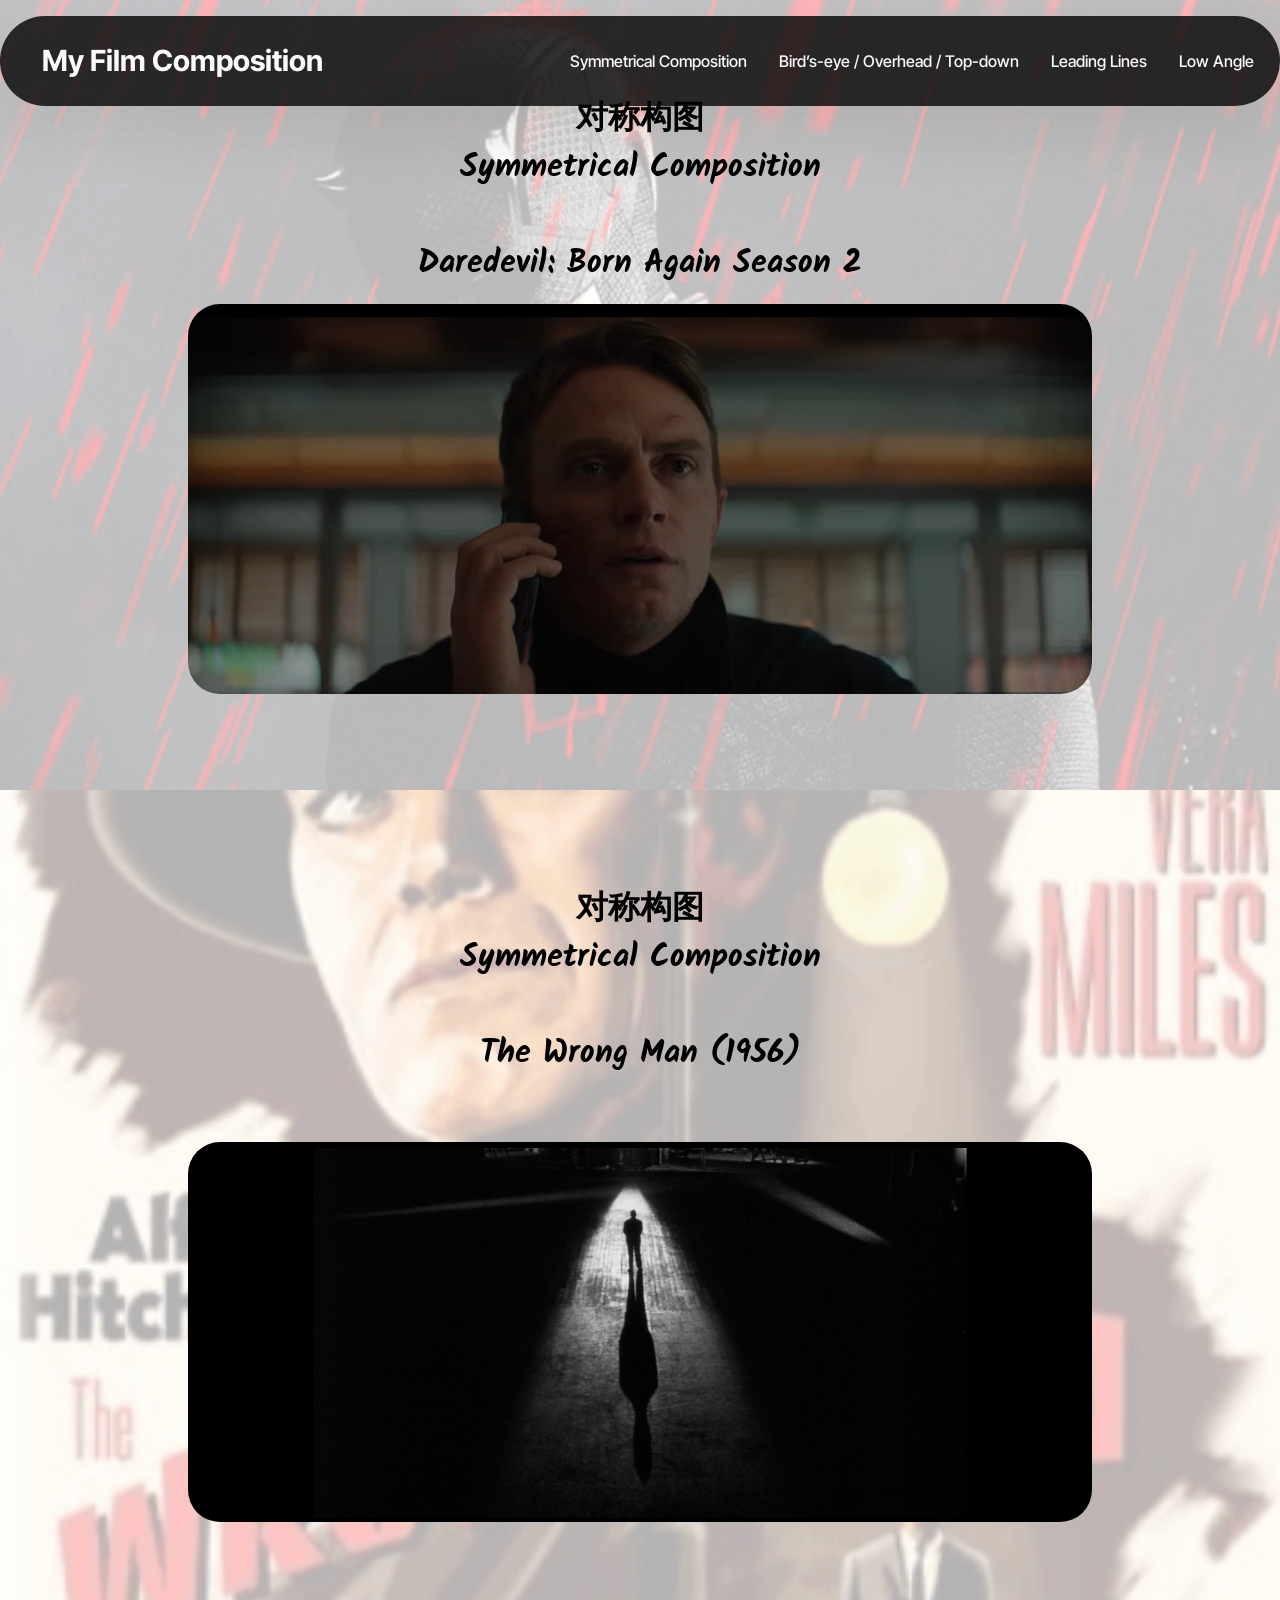
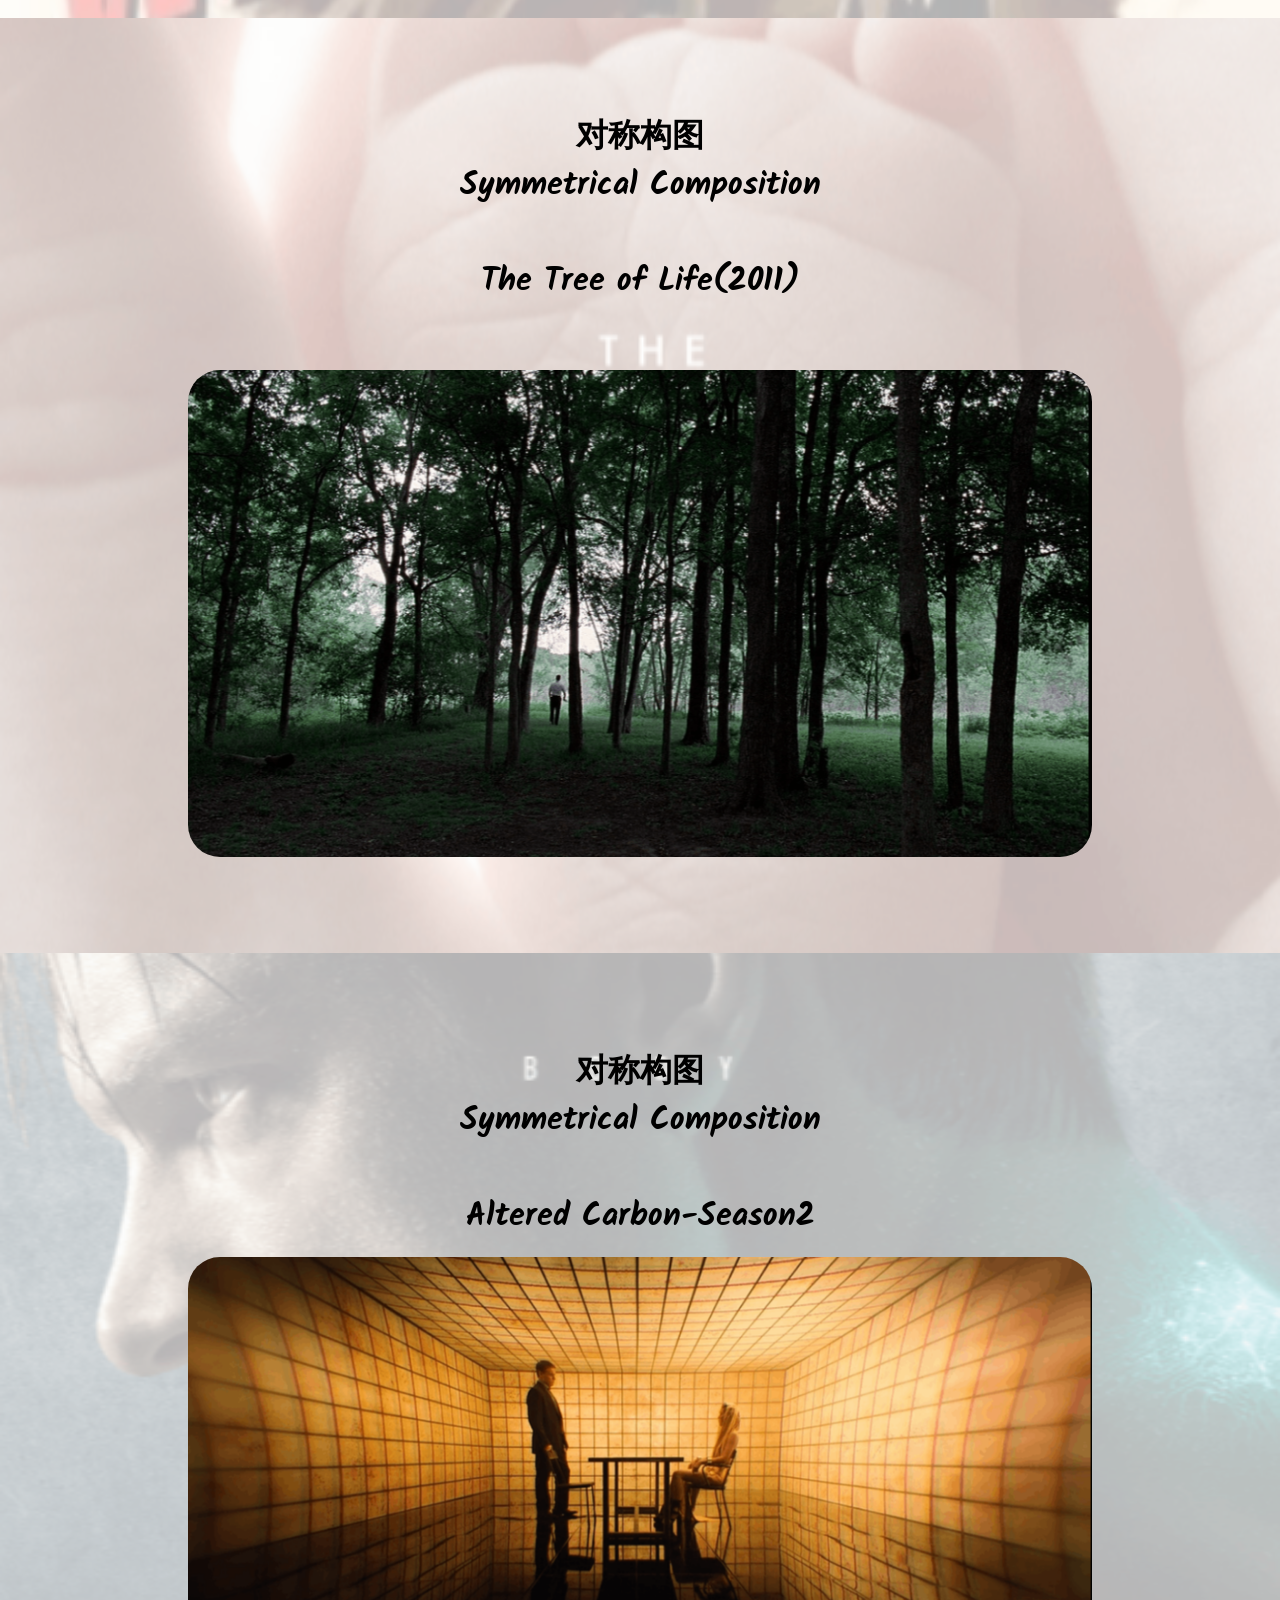
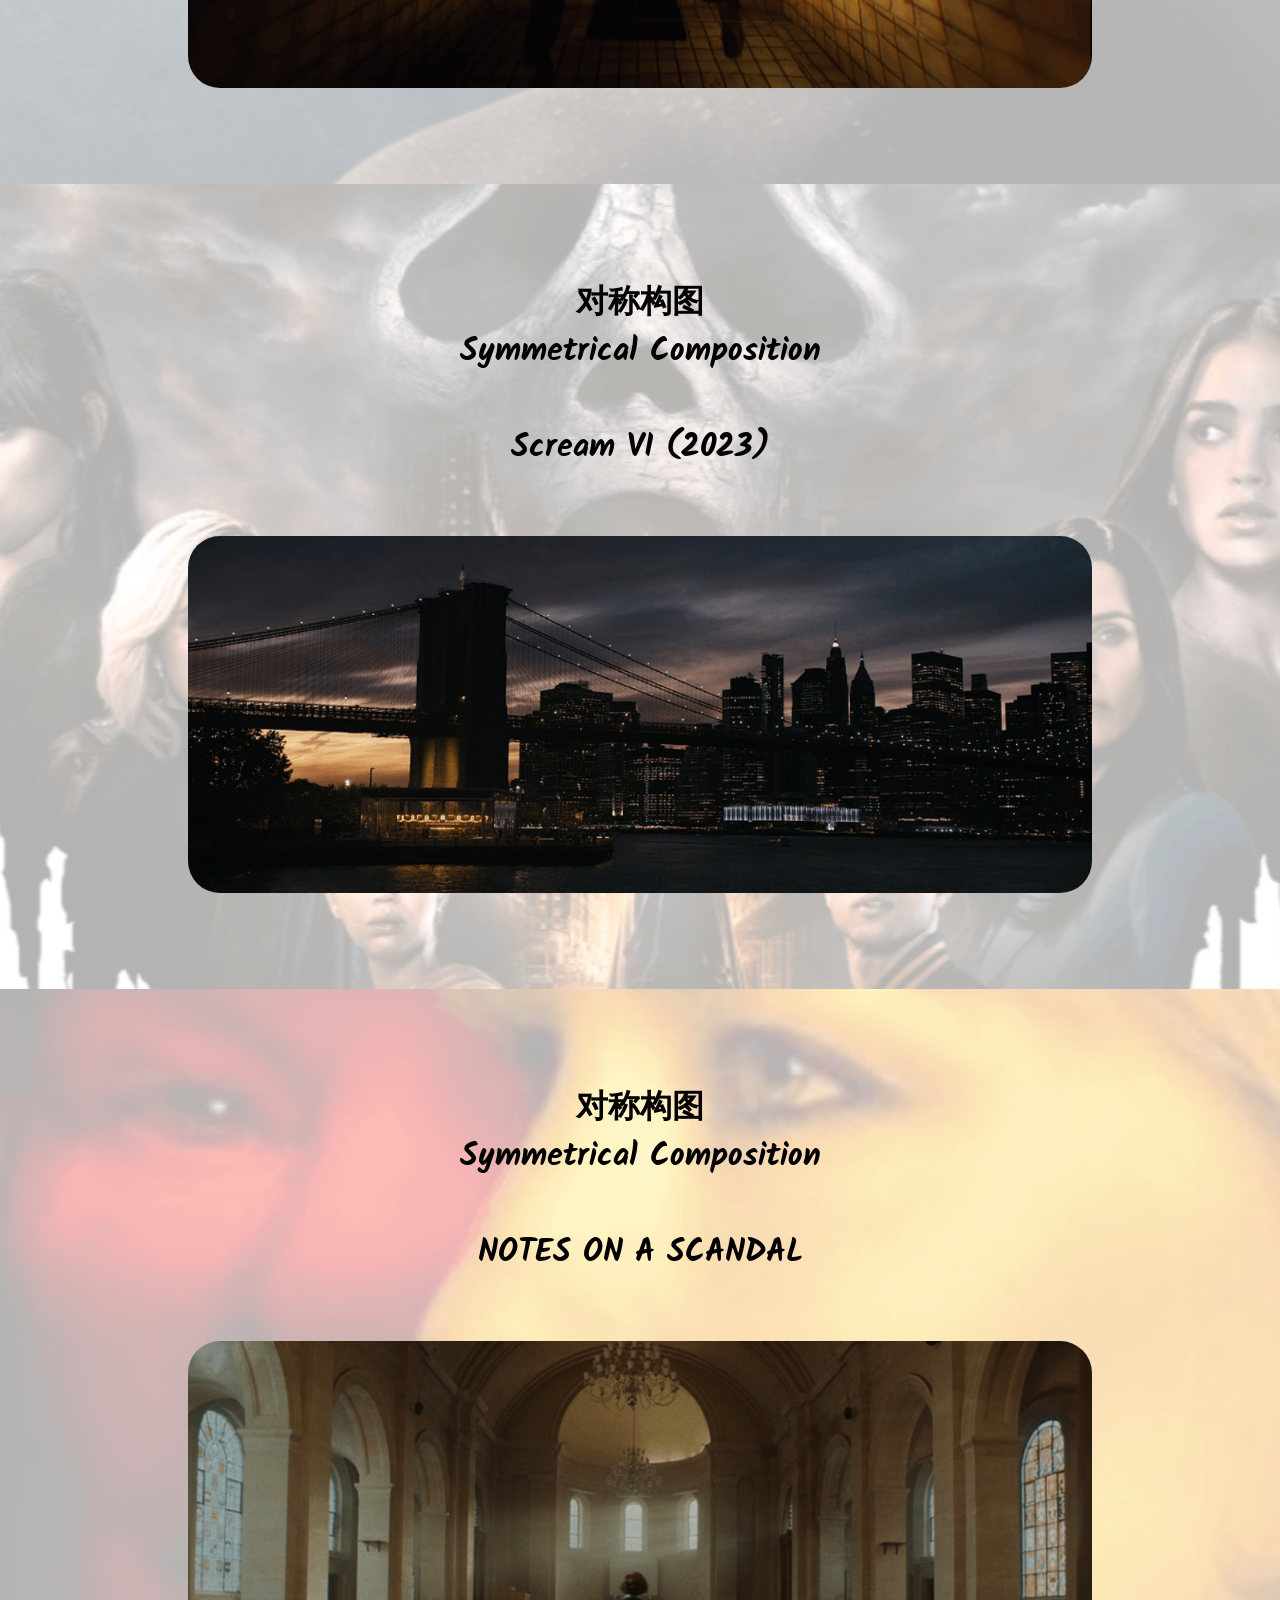
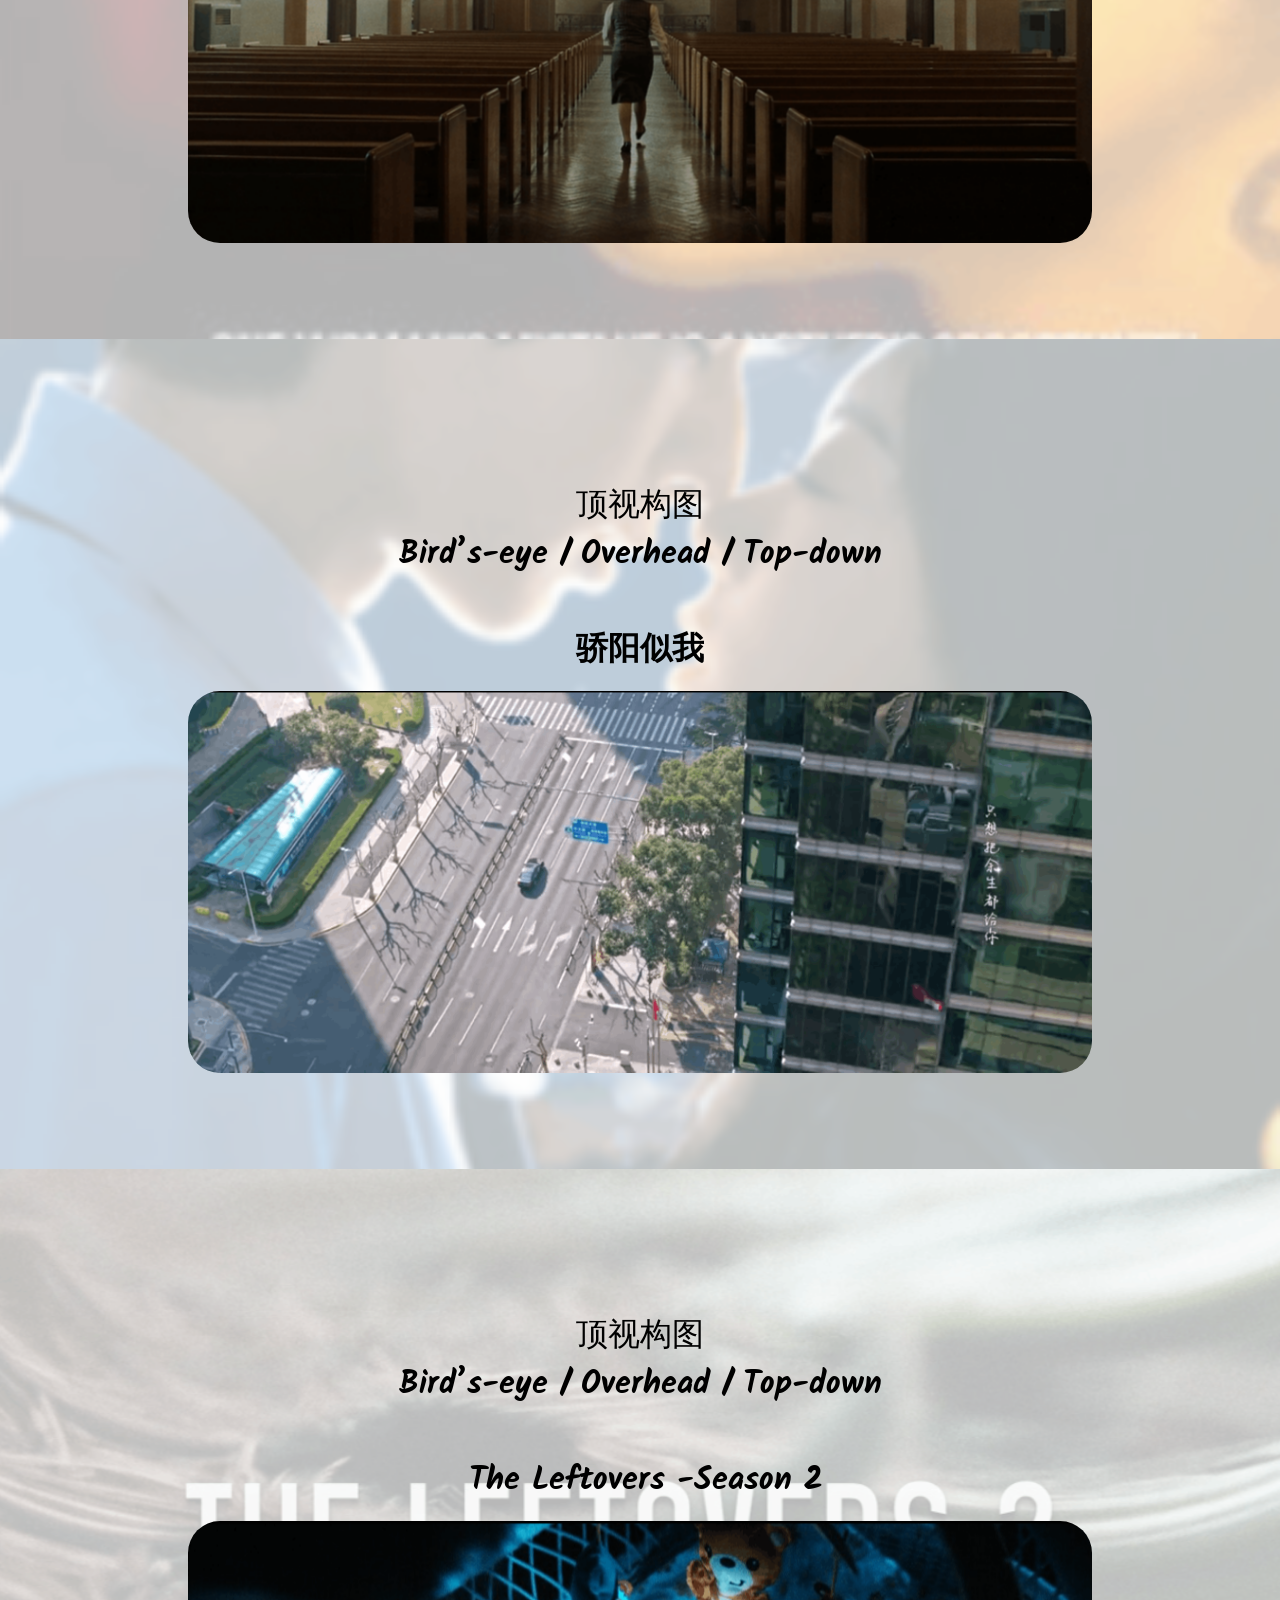
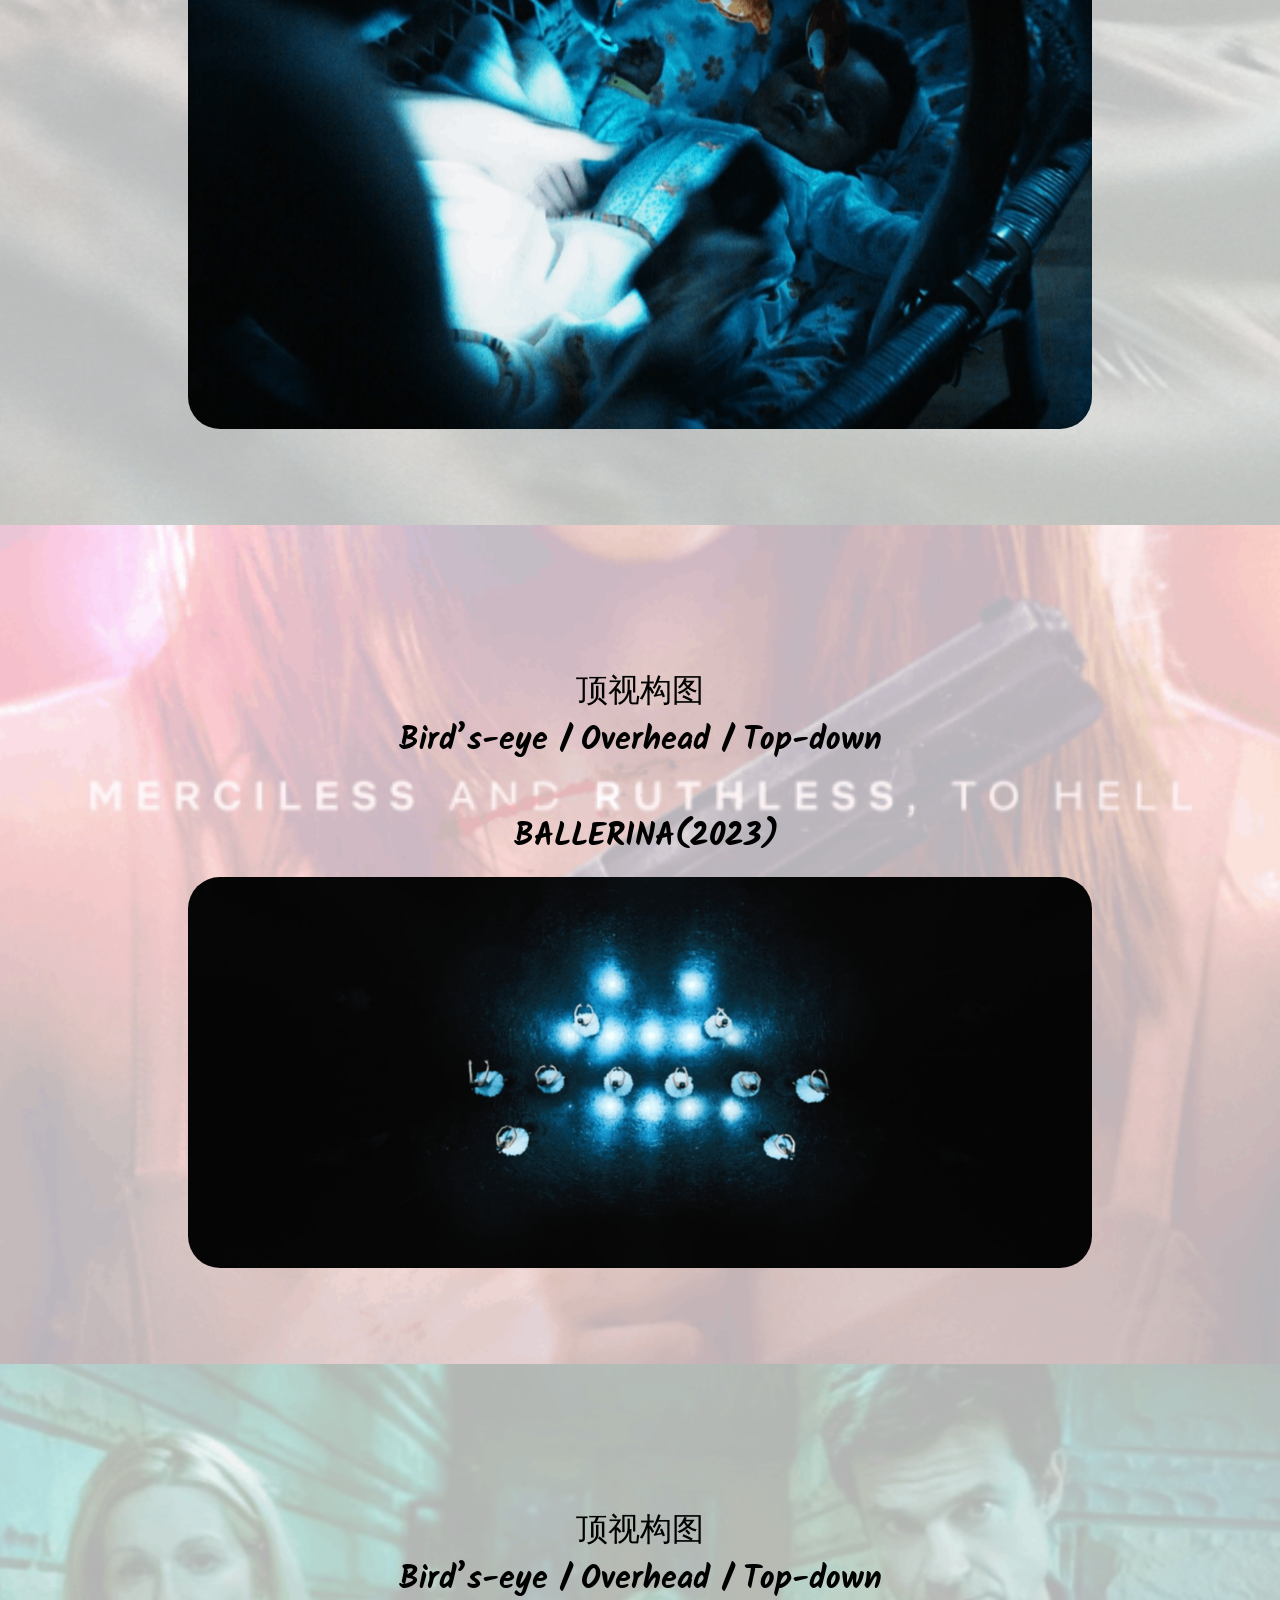
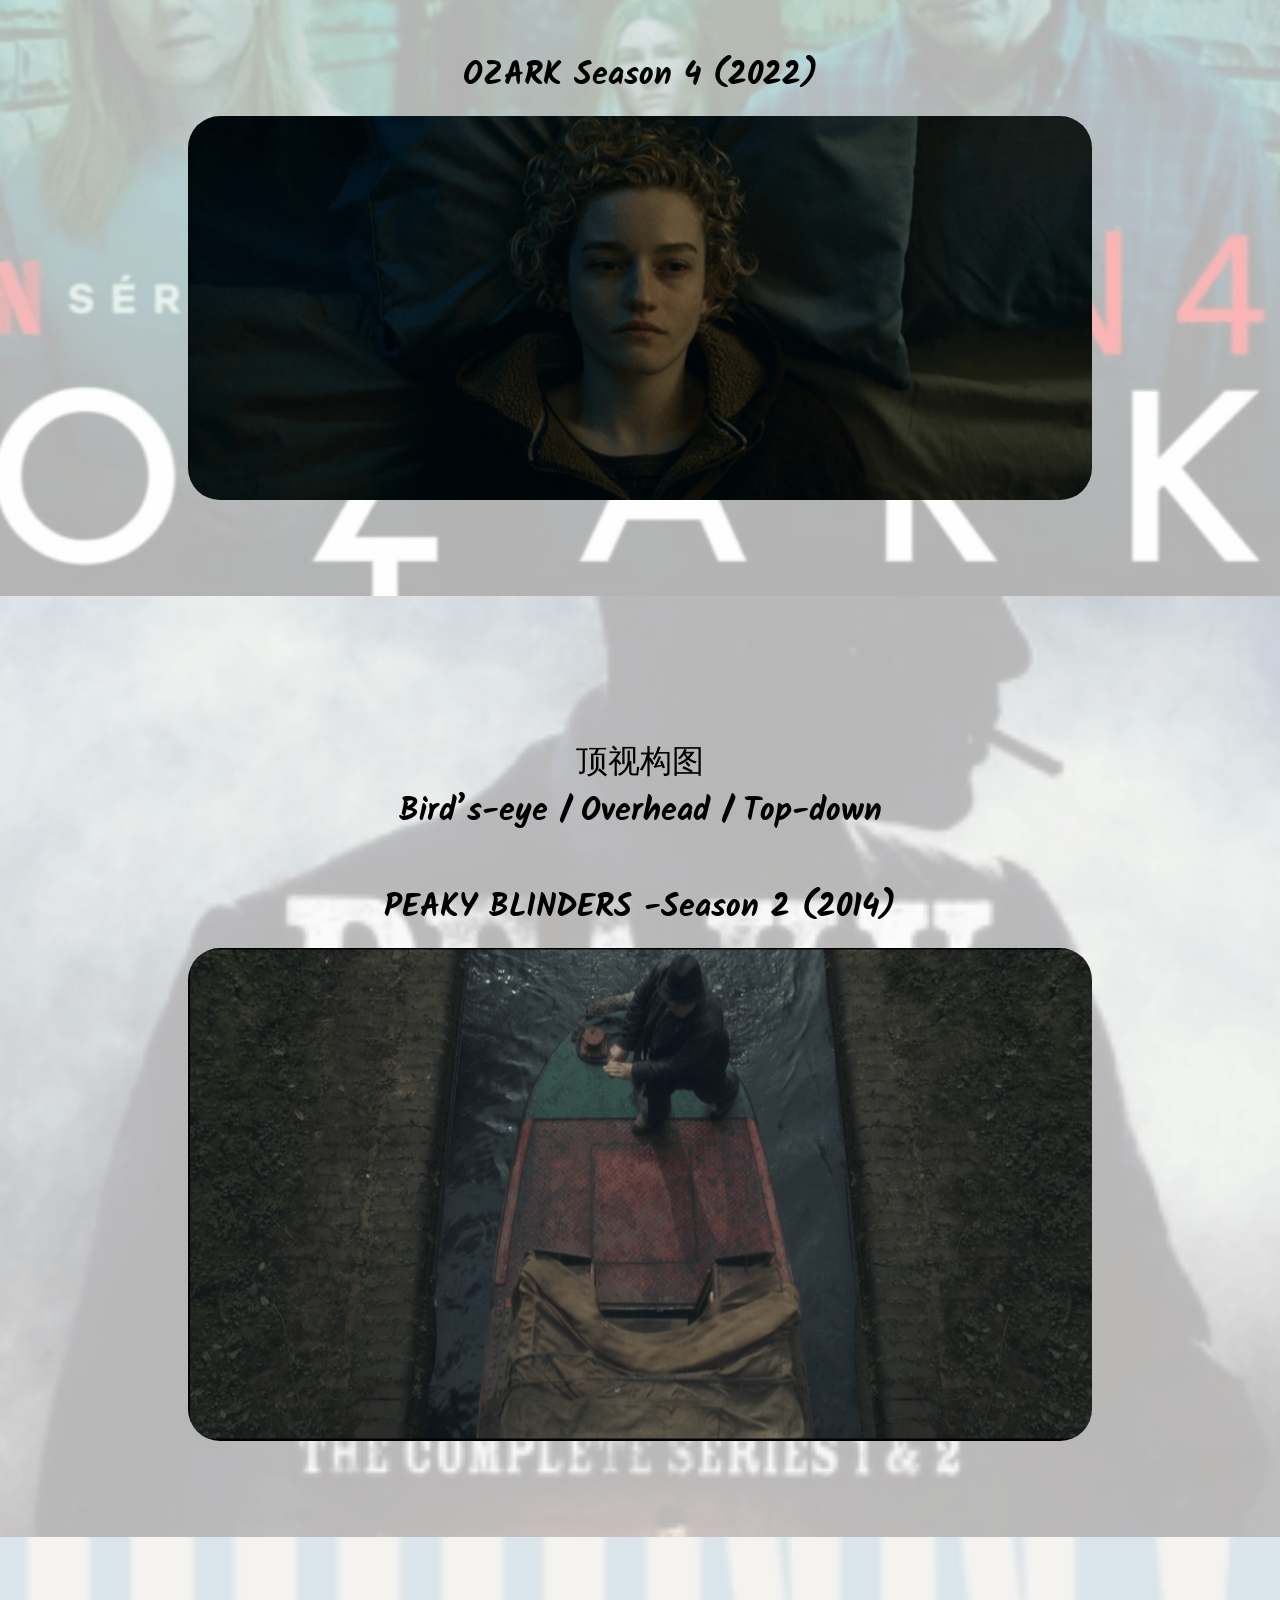
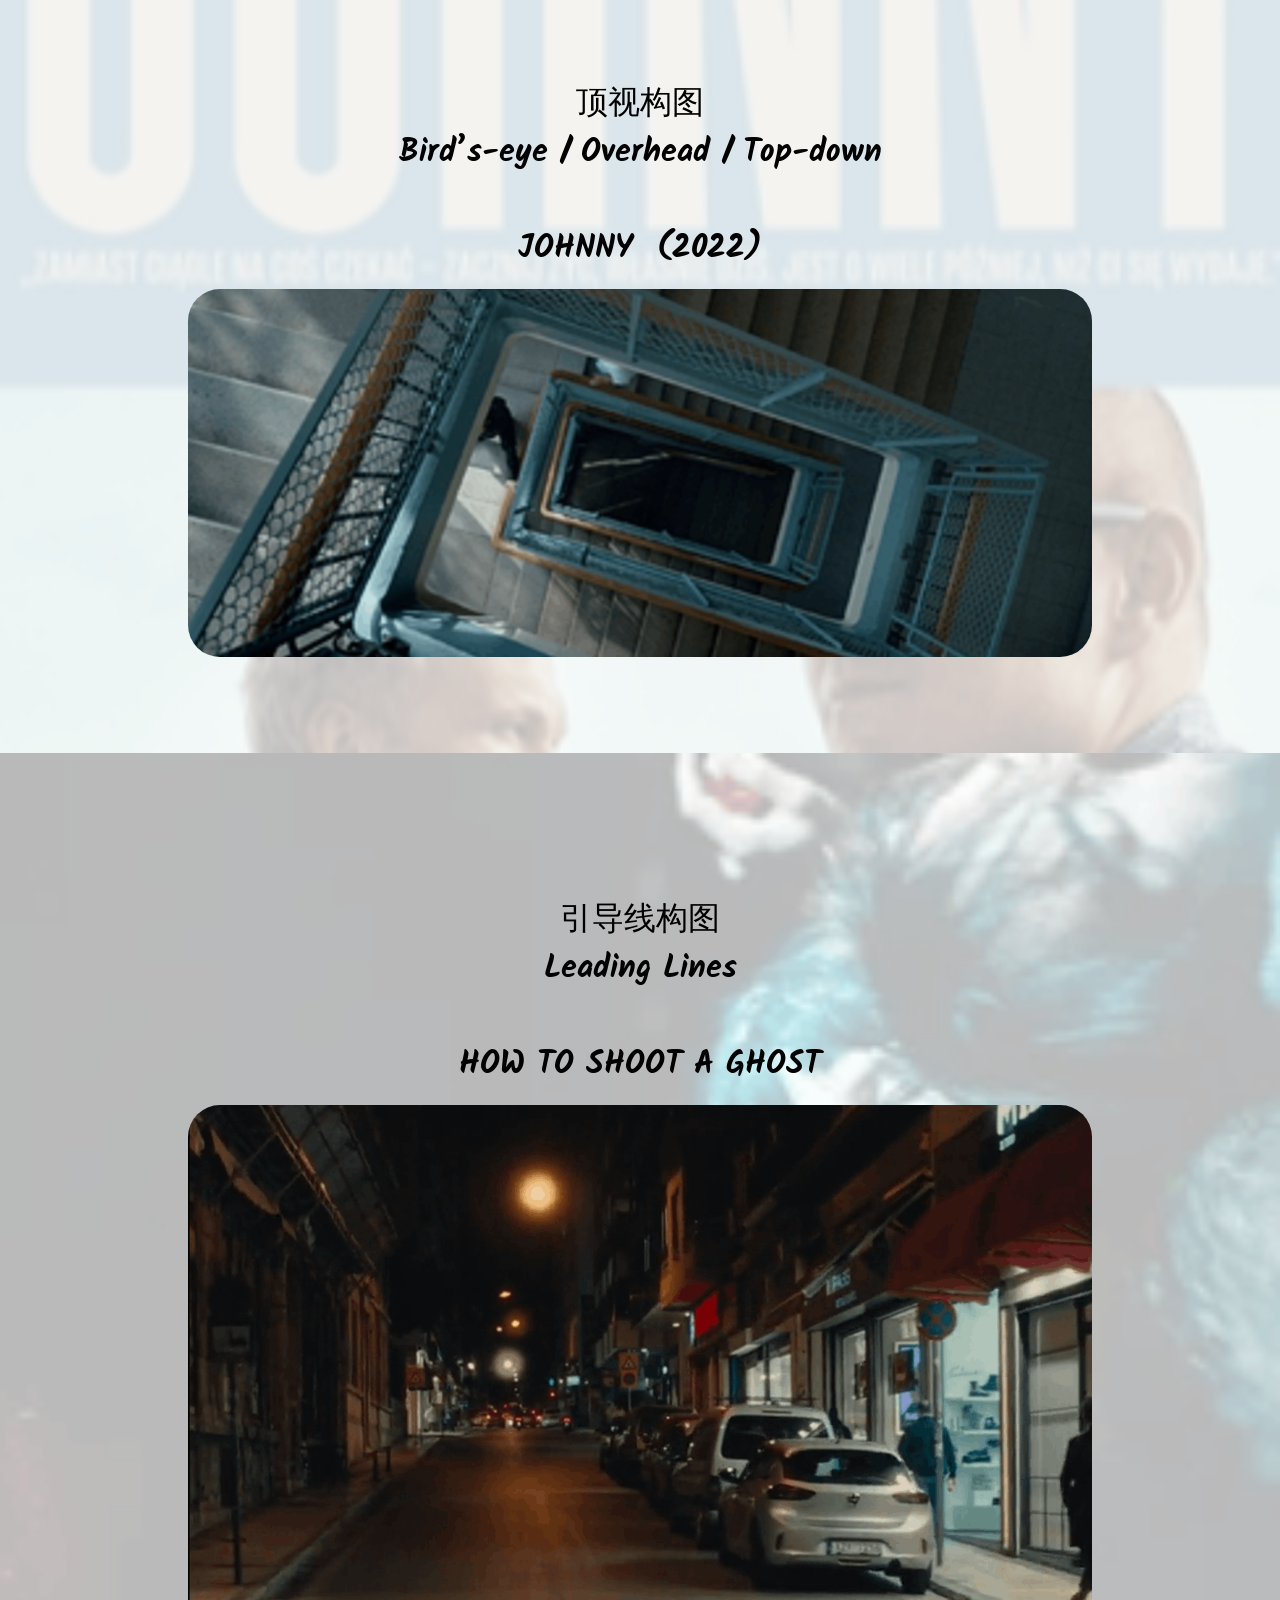
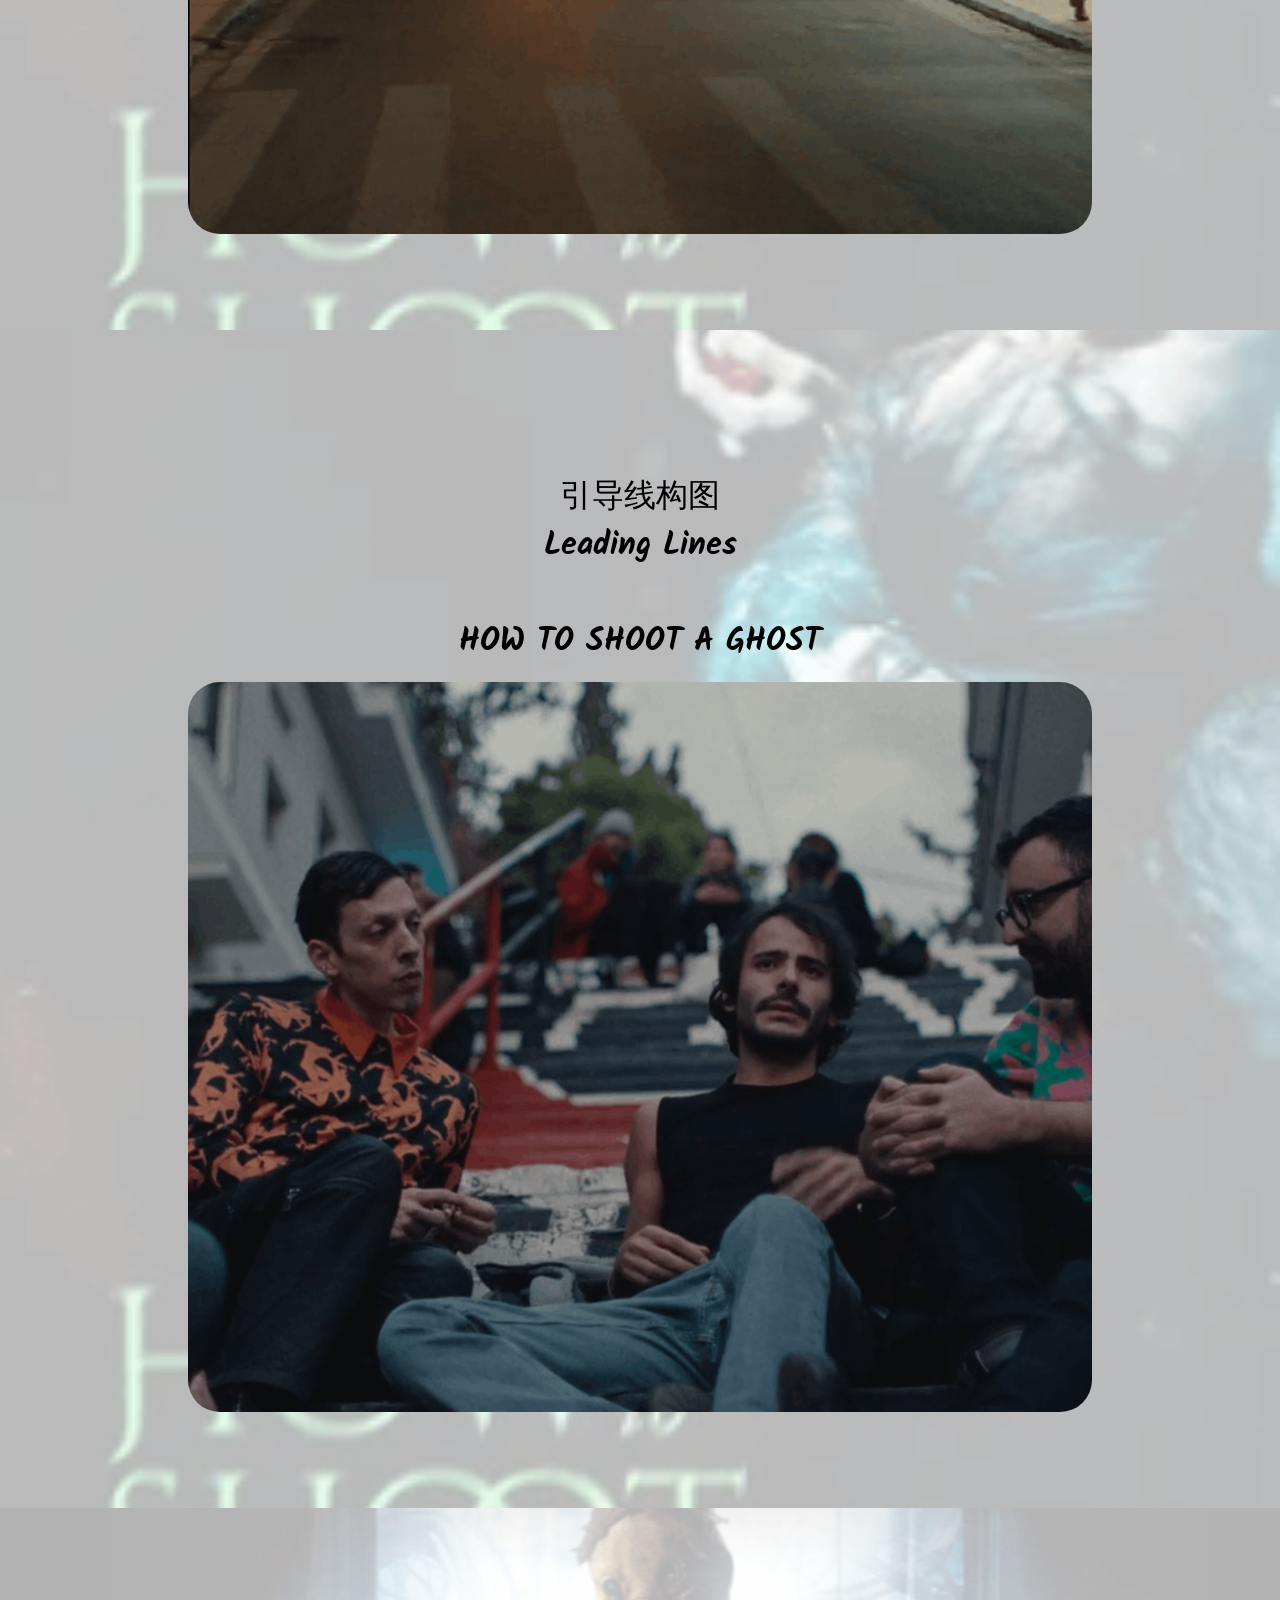
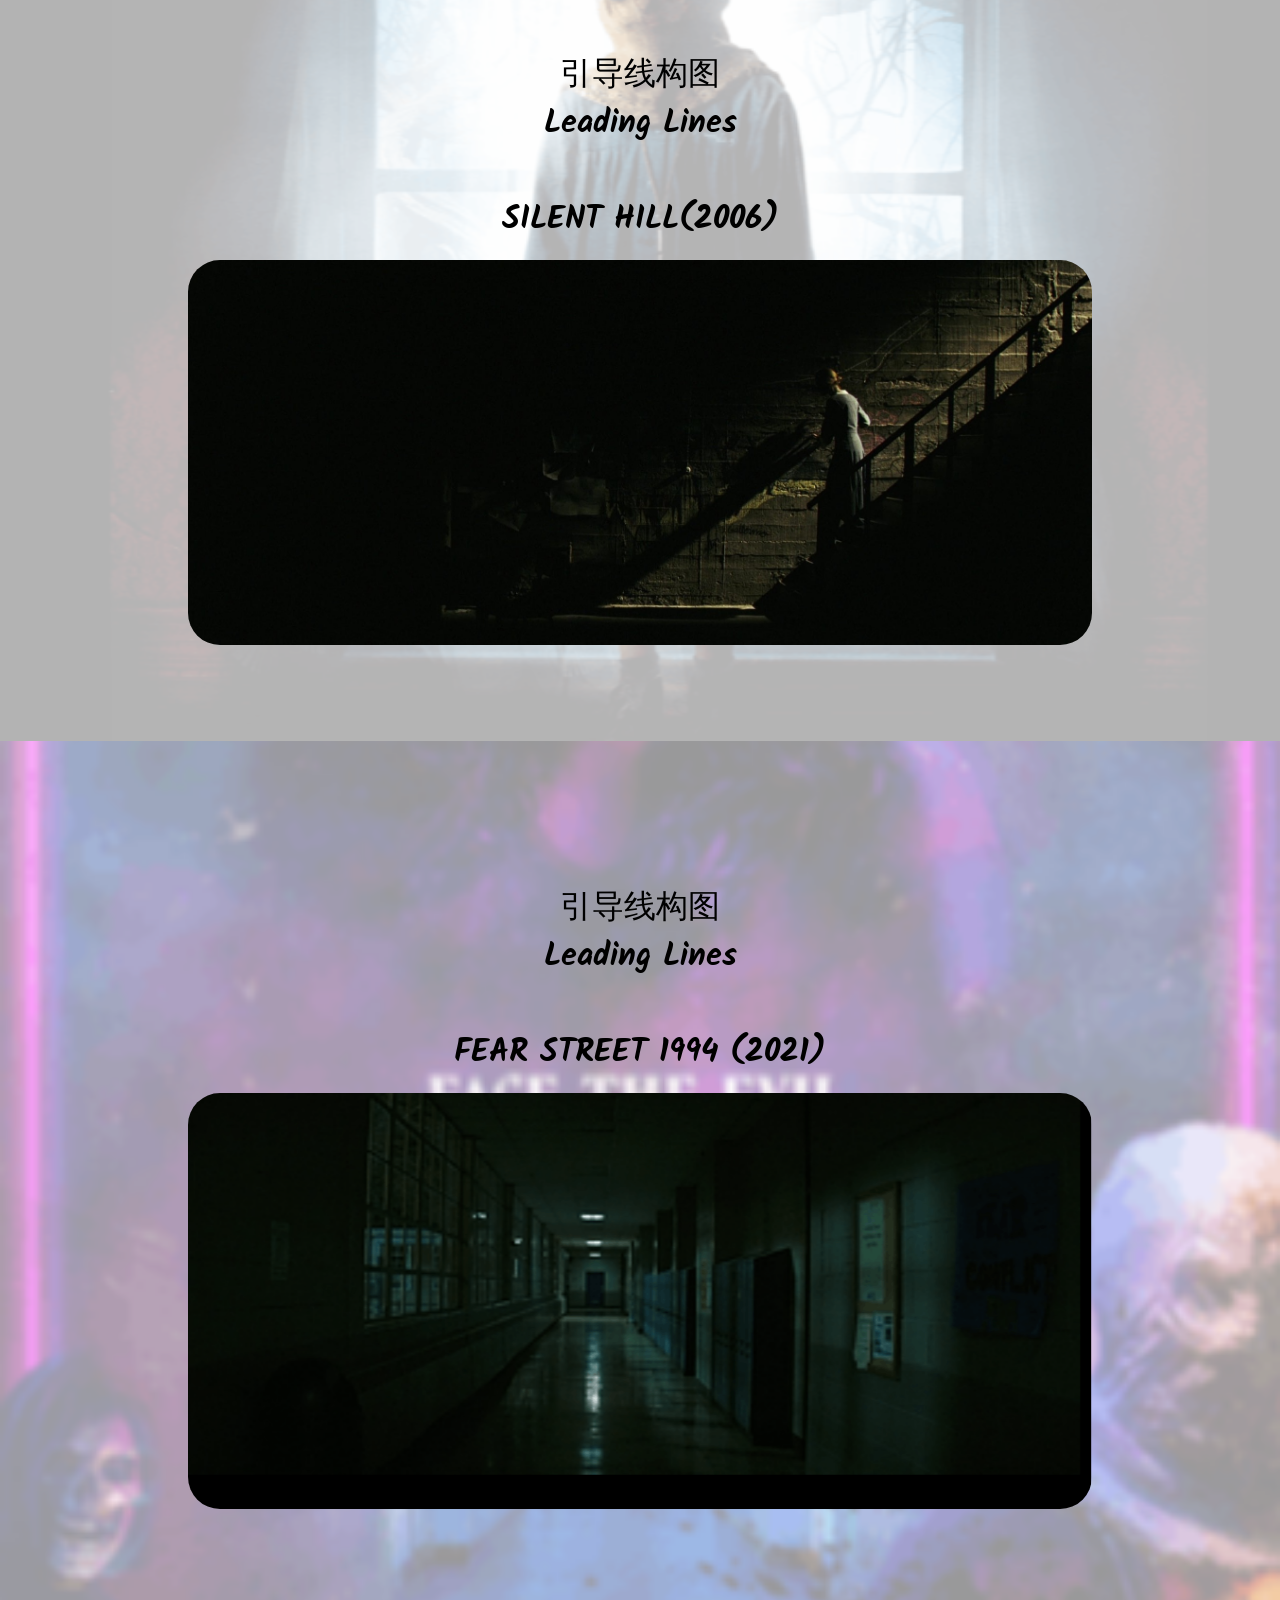
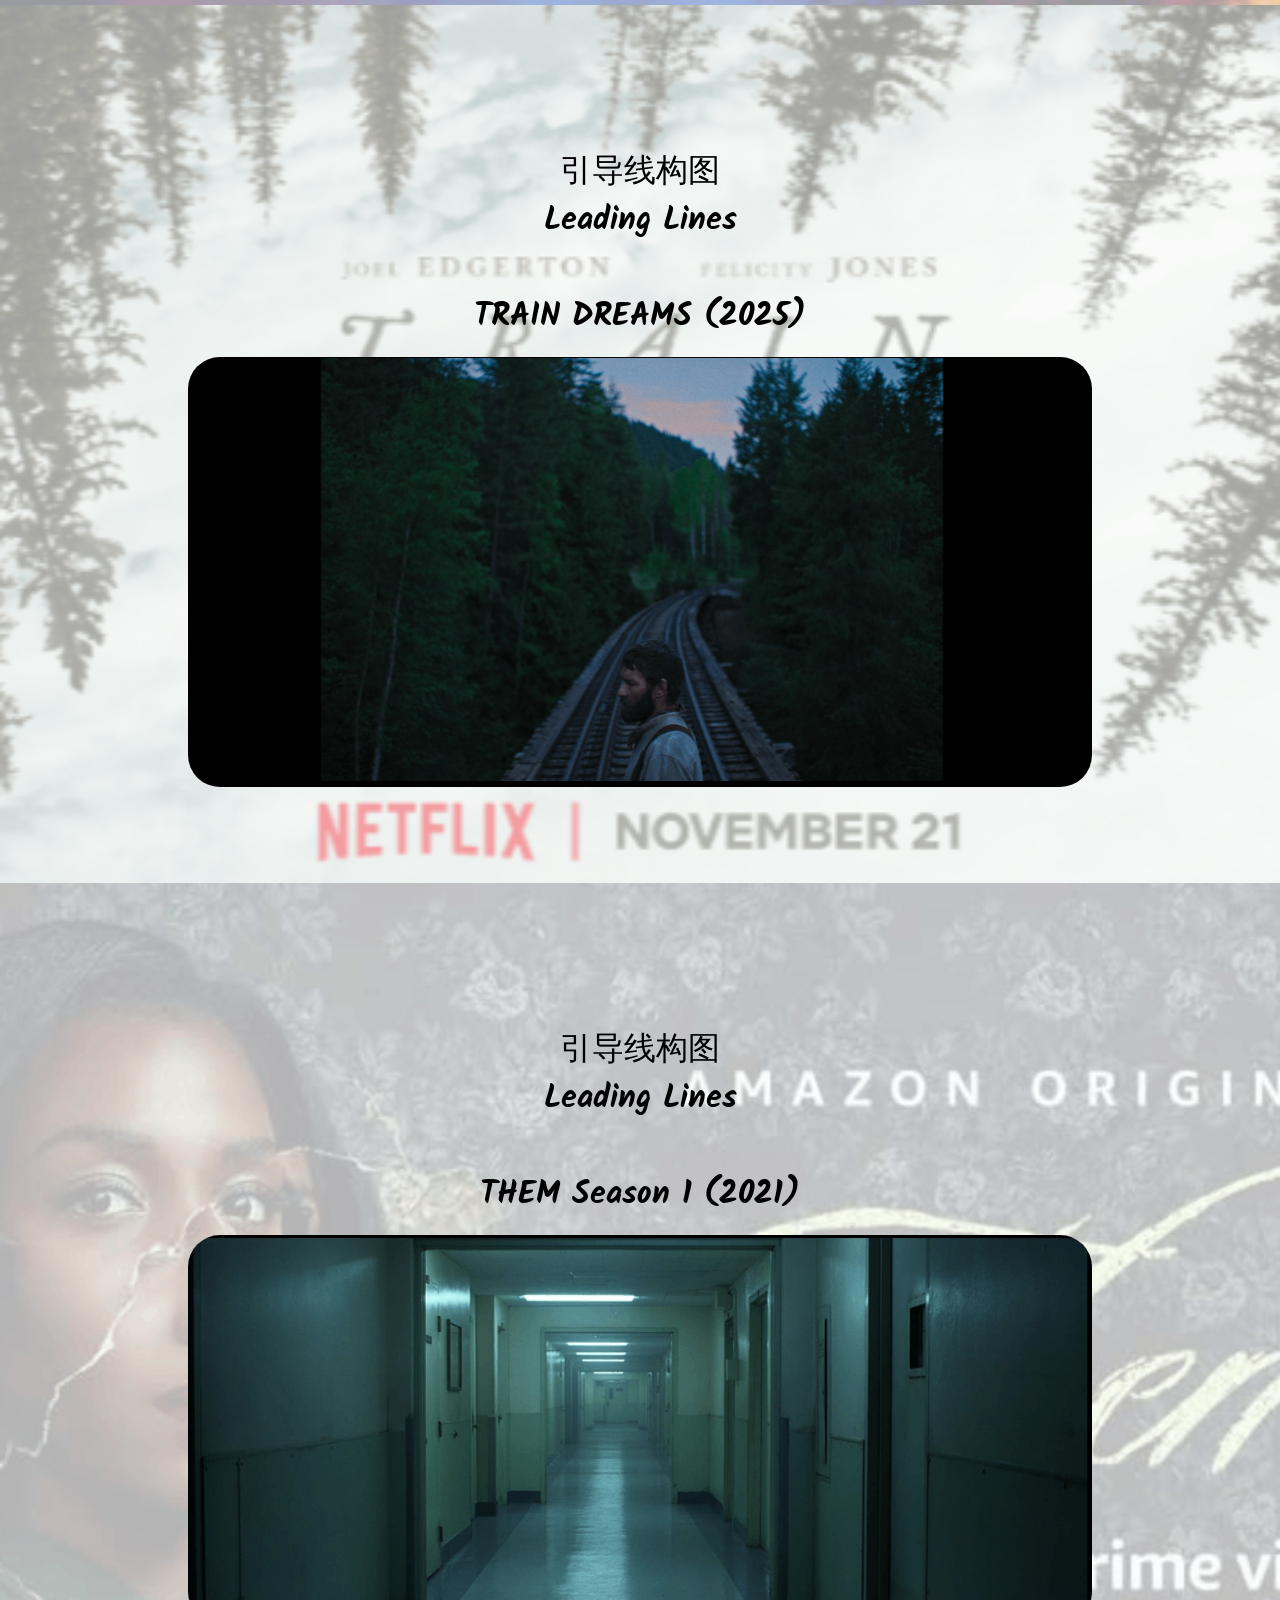
==== inde.html @ 40e2714f "create github pages" ====
<!DOCTYPE html>
<html  >
<head>
  <!-- Site made with Mobirise Website Builder v6.1.12, https://mobirise.com -->
  <meta charset="UTF-8">
  <meta http-equiv="X-UA-Compatible" content="IE=edge">
  <meta name="generator" content="Mobirise v6.1.12, mobirise.com">
  <meta name="viewport" content="width=device-width, initial-scale=1, minimum-scale=1">
  <link rel="shortcut icon" href="assets/images/logo5.png" type="image/x-icon">
  <meta name="description" content="">
  
  
  <title>My Film Composition</title>
  <link rel="stylesheet" href="assets/web/assets/mobirise-icons2/mobirise2.css">
  <link rel="stylesheet" href="assets/bootstrap/css/bootstrap.min.css">
  <link rel="stylesheet" href="assets/animatecss/animate.css">
  <link rel="stylesheet" href="assets/dropdown/css/style.css">
  <link rel="stylesheet" href="assets/theme/css/style.css">
  <link rel="preload" href="https://fonts.googleapis.com/css?family=Inter+Tight:100,200,300,400,500,600,700,800,900,100i,200i,300i,400i,500i,600i,700i,800i,900i&display=swap" as="style" onload="this.onload=null;this.rel='stylesheet'">
  <noscript><link rel="stylesheet" href="https://fonts.googleapis.com/css?family=Inter+Tight:100,200,300,400,500,600,700,800,900,100i,200i,300i,400i,500i,600i,700i,800i,900i&display=swap"></noscript>
  <link rel="preload" href="https://fonts.googleapis.com/css?family=Fjalla+One:400&display=swap" as="style" onload="this.onload=null;this.rel='stylesheet'">
  <noscript><link rel="stylesheet" href="https://fonts.googleapis.com/css?family=Fjalla+One:400&display=swap"></noscript>
  <link rel="preload" href="https://fonts.googleapis.com/css?family=Kalam:300,400,700&display=swap" as="style" onload="this.onload=null;this.rel='stylesheet'">
  <noscript><link rel="stylesheet" href="https://fonts.googleapis.com/css?family=Kalam:300,400,700&display=swap"></noscript>
  <link rel="preload" as="style" href="assets/mobirise/css/mbr-additional.css?v=pw2WMZ"><link rel="stylesheet" href="assets/mobirise/css/mbr-additional.css?v=pw2WMZ" type="text/css">

  
  
  
</head>
<body>
  
  <section data-bs-version="5.1" class="menu menu1 cid-vgb3TFsFdI" once="menu" id="menu01-2v">
	

	<nav class="navbar navbar-dropdown navbar-fixed-top navbar-expand-lg">
		<div class="container">
			<div class="navbar-brand">
				
				<span class="navbar-caption-wrap"><a class="navbar-caption text-white display-5" href="https://mobiri.se">My Film Composition&nbsp;</a></span>
			</div>
			<button class="navbar-toggler" type="button" data-toggle="collapse" data-bs-toggle="collapse" data-target="#navbarSupportedContent" data-bs-target="#navbarSupportedContent" aria-controls="navbarNavAltMarkup" aria-expanded="false" aria-label="Toggle navigation">
				<div class="hamburger">
					<span></span>
					<span></span>
					<span></span>
					<span></span>
				</div>
			</button>
			<div class="collapse navbar-collapse" id="navbarSupportedContent">
				<ul class="navbar-nav nav-dropdown nav-right" data-app-modern-menu="true"><li class="nav-item">
						<a class="nav-link link text-white text-primary display-4" href="inde.html#image03-2z">Symmetrical Composition</a>
					</li>
					<li class="nav-item">
						<a class="nav-link link text-white text-primary display-4" href="inde.html#image03-33" aria-expanded="false">Bird’s-eye / Overhead / Top-down</a>
					</li>
					<li class="nav-item">
						<a class="nav-link link text-white text-primary display-4" href="inde.html#image03-37">Leading Lines</a>
					</li><li class="nav-item"><a class="nav-link link text-white text-primary display-4" href="inde.html#image03-39">Low Angle</a></li></ul>
				
				
			</div>
		</div>
	</nav>
</section>

<section data-bs-version="5.1" class="image3 cid-vgbkb1TH79" id="image03-2z">
  

  
  <div class="mbr-overlay" style="opacity: 0.7; background-color: rgb(255, 255, 255);"></div>

  <div class="container">
    <div class="row justify-content-center">
      <div class="col-12 col-lg-9">
        <h4 class="mbr-description mbr-fonts-style mb-3 align-center new-font-1"><strong>对称构图</strong><br><strong>Symmetrical Composition</strong><br><br><strong>Daredevil: Born Again Season 2</strong><strong><br></strong></h4>
        
        <div class="image-wrapper">
          <img class="w-100" src="assets/images/symmetrical-1600x690.jpg" alt="Mobirise Website Builder">
        </div>
      </div>
    </div>
  </div>
</section>

<section data-bs-version="5.1" class="image3 cid-vgbrXvabhN" id="image03-3f">
  

  
  <div class="mbr-overlay" style="opacity: 0.7; background-color: rgb(255, 255, 255);"></div>

  <div class="container">
    <div class="row justify-content-center">
      <div class="col-12 col-lg-9">
        <h4 class="mbr-description mbr-fonts-style mb-3 align-center new-font-1"><strong>对称构图</strong><br><strong>Symmetrical Composition</strong><br><br><strong>The Wrong Man (1956)</strong><strong><br></strong><strong><br></strong></h4>
        
        <div class="image-wrapper">
          <img class="w-100" src="assets/images/symmetrical20composition20the20wrong20man-1241x524.png" alt="Mobirise Website Builder">
        </div>
      </div>
    </div>
  </div>
</section>

<section data-bs-version="5.1" class="image3 cid-vgbrXUIY6X" id="image03-3g">
  

  
  <div class="mbr-overlay" style="opacity: 0.7; background-color: rgb(255, 255, 255);"></div>

  <div class="container">
    <div class="row justify-content-center">
      <div class="col-12 col-lg-9">
        <h4 class="mbr-description mbr-fonts-style mb-3 align-center new-font-1"><strong>对称构图<br></strong><strong>Symmetrical Composition</strong><br><br><strong>The Tree of Life(2011)</strong><strong><br></strong><strong><br></strong></h4>
        
        <div class="image-wrapper">
          <img class="w-100" src="assets/images/symmetrical20composition20the20tree20of20life-923x500.png" alt="Mobirise Website Builder">
        </div>
      </div>
    </div>
  </div>
</section>

<section data-bs-version="5.1" class="image3 cid-vgbrYc06dr" id="image03-3h">
  

  
  <div class="mbr-overlay" style="opacity: 0.7; background-color: rgb(255, 255, 255);"></div>

  <div class="container">
    <div class="row justify-content-center">
      <div class="col-12 col-lg-9">
        <h4 class="mbr-description mbr-fonts-style mb-3 align-center new-font-1"><strong>对称构图</strong><br><strong>Symmetrical Composition</strong><br><br><strong>Altered Carbon-Season2</strong><strong><br></strong></h4>
        
        <div class="image-wrapper">
          <img class="w-100" src="assets/images/symmetrical20altered20carbon20-season-1016x514.png" alt="Mobirise Website Builder">
        </div>
      </div>
    </div>
  </div>
</section>

<section data-bs-version="5.1" class="image3 cid-vgcfZBzUZ9" id="image03-3j">
  

  
  <div class="mbr-overlay" style="opacity: 0.7; background-color: rgb(255, 255, 255);"></div>

  <div class="container">
    <div class="row justify-content-center">
      <div class="col-12 col-lg-9">
        <h4 class="mbr-description mbr-fonts-style mb-3 align-center new-font-1"><strong>对称构图</strong><br><strong>Symmetrical Composition</strong><br><br><strong>Scream VI (2023)</strong><strong><br></strong><strong><br></strong></h4>
        
        <div class="image-wrapper">
          <img class="w-100" src="assets/images/symmetrical20scream-1190x484.png" alt="Mobirise Website Builder">
        </div>
      </div>
    </div>
  </div>
</section>

<section data-bs-version="5.1" class="image3 cid-vgcgzkqZMH" id="image03-3k">
  

  
  <div class="mbr-overlay" style="opacity: 0.7; background-color: rgb(255, 255, 255);"></div>

  <div class="container">
    <div class="row justify-content-center">
      <div class="col-12 col-lg-9">
        <h4 class="mbr-description mbr-fonts-style mb-3 align-center new-font-1"><strong>对称构图</strong><br><strong>Symmetrical Composition</strong><br><br><strong>NOTES ON A SCANDAL</strong><strong><br></strong><strong><br></strong></h4>
        
        <div class="image-wrapper">
          <img class="w-100" src="assets/images/symmetrical20golda-945x504.png" alt="Mobirise Website Builder">
        </div>
      </div>
    </div>
  </div>
</section>

<section data-bs-version="5.1" class="image3 cid-vgbn0FXxiw" id="image03-33">
  

  
  <div class="mbr-overlay" style="opacity: 0.7; background-color: rgb(255, 255, 255);"></div>

  <div class="container">
    <div class="row justify-content-center">
      <div class="col-12 col-lg-9">
        <h4 class="mbr-description mbr-fonts-style mb-3 align-center new-font-1"><strong><br></strong>顶视构图<br><strong>Bird’s-eye / Overhead / Top-down</strong><br><br><strong>骄阳似我</strong></h4>
        
        <div class="image-wrapper">
          <img class="w-100" src="assets/images/bird-view-1-1916x808.png" alt="Mobirise Website Builder">
        </div>
      </div>
    </div>
  </div>
</section>

<section data-bs-version="5.1" class="image3 cid-vgbnSltmh3" id="image03-34">
  

  
  <div class="mbr-overlay" style="opacity: 0.7; background-color: rgb(255, 255, 255);"></div>

  <div class="container">
    <div class="row justify-content-center">
      <div class="col-12 col-lg-9">
        <h4 class="mbr-description mbr-fonts-style mb-3 align-center new-font-1"><strong><br></strong>顶视构图<br><strong>Bird’s-eye / Overhead / Top-down</strong><br><strong><br></strong><strong>&nbsp;The Leftovers -S</strong><strong>eason 2</strong><strong><br></strong></h4>
        
        <div class="image-wrapper">
          <img class="w-100" src="assets/images/symmetrical20the20leftovers20-season202-1144x520.png" alt="Mobirise Website Builder">
        </div>
      </div>
    </div>
  </div>
</section>

<section data-bs-version="5.1" class="image3 cid-vgbox49EjG" id="image03-35">
  

  
  <div class="mbr-overlay" style="opacity: 0.7; background-color: rgb(255, 255, 255);"></div>

  <div class="container">
    <div class="row justify-content-center">
      <div class="col-12 col-lg-9">
        <h4 class="mbr-description mbr-fonts-style mb-3 align-center new-font-1"><strong><br></strong>顶视构图<br><strong>Bird’s-eye / Overhead / Top-down</strong><br><strong><br></strong><strong>&nbsp;BALLERINA(2023)</strong><strong><br></strong></h4>
        
        <div class="image-wrapper">
          <img class="w-100" src="assets/images/symmetrical20ballerina-1129x499.png" alt="Mobirise Website Builder">
        </div>
      </div>
    </div>
  </div>
</section>

<section data-bs-version="5.1" class="image3 cid-vgboxr0v2A" id="image03-36">
  

  
  <div class="mbr-overlay" style="opacity: 0.7; background-color: rgb(255, 255, 255);"></div>

  <div class="container">
    <div class="row justify-content-center">
      <div class="col-12 col-lg-9">
        <h4 class="mbr-description mbr-fonts-style mb-3 align-center new-font-1"><strong><br></strong>顶视构图<br><strong>Bird’s-eye / Overhead / Top-down</strong><br><strong><br></strong><strong>OZARK Season 4 (2022)</strong></h4>
        
        <div class="image-wrapper">
          <img class="w-100" src="assets/images/symmetrical20ozark20season204-1148x499.png" alt="Mobirise Website Builder">
        </div>
      </div>
    </div>
  </div>
</section>

<section data-bs-version="5.1" class="image3 cid-vgckCtr6fv" id="image03-3l">
  

  
  <div class="mbr-overlay" style="opacity: 0.7; background-color: rgb(255, 255, 255);"></div>

  <div class="container">
    <div class="row justify-content-center">
      <div class="col-12 col-lg-9">
        <h4 class="mbr-description mbr-fonts-style mb-3 align-center new-font-1"><strong><br></strong>顶视构图<br><strong>Bird’s-eye / Overhead / Top-down</strong><br><strong><br></strong><strong>PEAKY BLINDERS -Season 2 (2014)</strong></h4>
        
        <div class="image-wrapper">
          <img class="w-100" src="assets/images/symmetrical20peaky20blinders20-season-928x505.png" alt="Mobirise Website Builder">
        </div>
      </div>
    </div>
  </div>
</section>

<section data-bs-version="5.1" class="image3 cid-vgcxWEjSSH" id="image03-3m">
  

  
  <div class="mbr-overlay" style="opacity: 0.7; background-color: rgb(255, 255, 255);"></div>

  <div class="container">
    <div class="row justify-content-center">
      <div class="col-12 col-lg-9">
        <h4 class="mbr-description mbr-fonts-style mb-3 align-center new-font-1"><strong><br></strong>顶视构图<br><strong>Bird’s-eye / Overhead / Top-down</strong><br><strong><br></strong><strong>JOHNNY&nbsp; (2022)</strong></h4>
        
        <div class="image-wrapper">
          <img class="w-100" src="assets/images/bird20johnny-1221x513.png" alt="Mobirise Website Builder">
        </div>
      </div>
    </div>
  </div>
</section>

<section data-bs-version="5.1" class="image3 cid-vgboydBmQ8" id="image03-37">
  

  
  <div class="mbr-overlay" style="opacity: 0.7; background-color: rgb(255, 255, 255);"></div>

  <div class="container">
    <div class="row justify-content-center">
      <div class="col-12 col-lg-9">
        <h4 class="mbr-description mbr-fonts-style mb-3 align-center new-font-1"><strong><br></strong>引导线构图<br><strong>Leading Lines</strong><br><strong><br></strong><strong>HOW TO SHOOT A GHOST</strong><strong><br></strong></h4>
        
        <div class="image-wrapper">
          <img class="w-100" src="assets/images/leading20lines20e5a682e4bd95e68b8de9acbc202-1198x984.png" alt="Mobirise Website Builder">
        </div>
      </div>
    </div>
  </div>
</section>

<section data-bs-version="5.1" class="image3 cid-vgbphxD8T0" id="image03-38">
  

  
  <div class="mbr-overlay" style="opacity: 0.7; background-color: rgb(255, 255, 255);"></div>

  <div class="container">
    <div class="row justify-content-center">
      <div class="col-12 col-lg-9">
        <h4 class="mbr-description mbr-fonts-style mb-3 align-center new-font-1"><strong><br></strong>引导线构图<br><strong>Leading Lines</strong><br><strong><br></strong><strong>HOW TO SHOOT A GHOST</strong></h4>
        
        <div class="image-wrapper">
          <img class="w-100" src="assets/images/leading20lines20e5a682e4bd95e68b8de9acbc-1374x977.png" alt="Mobirise Website Builder">
        </div>
      </div>
    </div>
  </div>
</section>

<section data-bs-version="5.1" class="image3 cid-vgbpVLKhHx" id="image03-3a">
  

  
  <div class="mbr-overlay" style="opacity: 0.7; background-color: rgb(255, 255, 255);"></div>

  <div class="container">
    <div class="row justify-content-center">
      <div class="col-12 col-lg-9">
        <h4 class="mbr-description mbr-fonts-style mb-3 align-center new-font-1"><strong><br></strong>引导线构图<br><strong>Leading Lines</strong><br><strong><br>SILENT HILL(2006)</strong></h4>
        
        <div class="image-wrapper">
          <img class="w-100" src="assets/images/the20orphanage-1916x814.jpeg" alt="Mobirise Website Builder">
        </div>
      </div>
    </div>
  </div>
</section>

<section data-bs-version="5.1" class="image3 cid-vgbpWie9PM" id="image03-3b">
  

  
  <div class="mbr-overlay" style="opacity: 0.6; background-color: rgb(255, 255, 255);"></div>

  <div class="container">
    <div class="row justify-content-center">
      <div class="col-12 col-lg-9">
        <h4 class="mbr-description mbr-fonts-style mb-3 align-center new-font-1"><strong><br></strong>引导线构图<br><strong>Leading Lines</strong><br><strong><br></strong><strong>FEAR STREET 1994 (2021)</strong><strong><br></strong></h4>
        
        <div class="image-wrapper">
          <img class="w-100" src="assets/images/fear20street202021-1185x558.png" alt="Mobirise Website Builder">
        </div>
      </div>
    </div>
  </div>
</section>

<section data-bs-version="5.1" class="image3 cid-vgcAz3Ax5V" id="image03-3n">
  

  
  <div class="mbr-overlay" style="opacity: 0.6; background-color: rgb(255, 255, 255);"></div>

  <div class="container">
    <div class="row justify-content-center">
      <div class="col-12 col-lg-9">
        <h4 class="mbr-description mbr-fonts-style mb-3 align-center new-font-1"><strong><br></strong>引导线构图<br><strong>Leading Lines</strong><br><strong><br></strong><strong>TRAIN DREAMS (2025)</strong><strong><br></strong></h4>
        
        <div class="image-wrapper">
          <img class="w-100" src="assets/images/train20dreams20-1069x512.png" alt="Mobirise Website Builder">
        </div>
      </div>
    </div>
  </div>
</section>

<section data-bs-version="5.1" class="image3 cid-vgcAzyoz7Y" id="image03-3o">
  

  
  <div class="mbr-overlay" style="opacity: 0.7; background-color: rgb(255, 255, 255);"></div>

  <div class="container">
    <div class="row justify-content-center">
      <div class="col-12 col-lg-9">
        <h4 class="mbr-description mbr-fonts-style mb-3 align-center new-font-1"><strong><br></strong>引导线构图<br><strong>Leading Lines</strong><br><strong><br></strong><strong>THEM Season 1 (2021)</strong><strong><br></strong></h4>
        
        <div class="image-wrapper">
          <img class="w-100" src="assets/images/leading20lines20them-1184x514.png" alt="Mobirise Website Builder">
        </div>
      </div>
    </div>
  </div>
</section>

<section data-bs-version="5.1" class="image3 cid-vgbpBuTeDY" id="image03-39">
  

  
  <div class="mbr-overlay" style="opacity: 0.7; background-color: rgb(255, 255, 255);"></div>

  <div class="container">
    <div class="row justify-content-center">
      <div class="col-12 col-lg-9">
        <h4 class="mbr-description mbr-fonts-style mb-3 align-center new-font-1"><strong><br></strong>低角度构图<br><strong>Low Angle</strong><br><strong><br></strong><strong>SQUARESPACE - “Hello Down There” (2022)</strong><strong><br></strong></h4>
        
        <div class="image-wrapper">
          <img class="w-100" src="assets/images/e59bbee78987-1175x498.png" alt="Mobirise Website Builder">
        </div>
      </div>
    </div>
  </div>
</section>

<section data-bs-version="5.1" class="image3 cid-vgbqu4jGrE" id="image03-3c">
  

  
  <div class="mbr-overlay" style="opacity: 0.7; background-color: rgb(255, 255, 255);"></div>

  <div class="container">
    <div class="row justify-content-center">
      <div class="col-12 col-lg-9">
        <h4 class="mbr-description mbr-fonts-style mb-3 align-center new-font-1"><strong><br></strong>低角度构图<br><strong>Low Angle</strong><br><strong><br></strong><strong>ALL QUIET ON THE WESTERN FRONT (2022)<br></strong><strong><br></strong></h4>
        
        <div class="image-wrapper">
          <img class="w-100" src="assets/images/low20angle20all20quiet20on20the20western20front-1191x488.png" alt="Mobirise Website Builder">
        </div>
      </div>
    </div>
  </div>
</section>

<section data-bs-version="5.1" class="image3 cid-vgbquDyHD9" id="image03-3d">
  

  
  <div class="mbr-overlay" style="opacity: 0.7; background-color: rgb(255, 255, 255);"></div>

  <div class="container">
    <div class="row justify-content-center">
      <div class="col-12 col-lg-9">
        <h4 class="mbr-description mbr-fonts-style mb-3 align-center new-font-1"><strong><br></strong>低角度构图<br><strong>Low Angle</strong><br><strong><br></strong><strong>Marvel Television’s Daredevil: Born Again Season 2</strong></h4>
        
        <div class="image-wrapper">
          <img class="w-100" src="assets/images/low20angle-1600x670.jpeg" alt="Mobirise Website Builder">
        </div>
      </div>
    </div>
  </div>
</section>

<section data-bs-version="5.1" class="image3 cid-vgbqv1fgQN" id="image03-3e">
  

  
  <div class="mbr-overlay" style="opacity: 0.7; background-color: rgb(255, 255, 255);"></div>

  <div class="container">
    <div class="row justify-content-center">
      <div class="col-12 col-lg-9">
        <h4 class="mbr-description mbr-fonts-style mb-3 align-center new-font-1"><strong><br></strong>低角度构图<br><strong>Low Angle</strong><br><br><strong>Delta Airlines (2023)<br></strong><br></h4>
        
        <div class="image-wrapper">
          <img class="w-100" src="assets/images/delta20airlines20low20angle-1916x1078.jpg" alt="Mobirise Website Builder">
        </div>
      </div>
    </div>
  </div>
</section>

<section data-bs-version="5.1" class="image3 cid-vgbx2RQUKK" id="image03-3i">
  

  
  <div class="mbr-overlay" style="opacity: 0.7; background-color: rgb(255, 255, 255);"></div>

  <div class="container">
    <div class="row justify-content-center">
      <div class="col-12 col-lg-9">
        <h4 class="mbr-description mbr-fonts-style mb-3 align-center new-font-1"><strong><br></strong>低角度构图<br><strong>Low Angle</strong><br><strong><br></strong><strong><em>泥娃娃</em></strong><strong><br></strong></h4>
        
        <div class="image-wrapper">
          <img class="w-100" src="assets/images/low20angle20e6b3a5e5a883e5a883-1915x931.png" alt="Mobirise Website Builder">
        </div>
      </div>
    </div>
  </div>
</section>

<section data-bs-version="5.1" class="image3 cid-vgcCWIudkc" id="image03-3p">
  

  
  <div class="mbr-overlay" style="opacity: 0.7; background-color: rgb(255, 255, 255);"></div>

  <div class="container">
    <div class="row justify-content-center">
      <div class="col-12 col-lg-9">
        <h4 class="mbr-description mbr-fonts-style mb-3 align-center new-font-1"><strong><br></strong>低角度构图<br><strong>Low Angle</strong><br><strong><br></strong><strong>MR.ROBOT -SEASON 4</strong><strong><br></strong></h4>
        
        <div class="image-wrapper">
          <img class="w-100" src="assets/images/low20angle20mr20robot20-895x505.png" alt="Mobirise Website Builder">
        </div>
      </div>
    </div>
  </div>
</section>

<section data-bs-version="5.1" class="footer4 cid-vgcTEPQ5TO" once="footers" id="footer04-3q">

    

    

    <div class="container">
        <div class="media-container-row align-center mbr-white">
            <div class="col-12">
                <p class="mbr-text mb-0 mbr-fonts-style display-7">
                    © Copyright 2025 Mobirise - All Rights Reserved
                </p>
            </div>
        </div>
    </div>
</section><section class="display-7" style="padding: 0;align-items: center;justify-content: center;flex-wrap: wrap;    align-content: center;display: flex;position: relative;height: 4rem;"><a href="https://mobiri.se/4654943" style="flex: 1 1;height: 4rem;position: absolute;width: 100%;z-index: 1;"><img alt="" style="height: 4rem;" src="[data-uri]"></a><p style="margin: 0;text-align: center;" class="display-7">&#8204;</p><a style="z-index:1" href="https://mobirise.com/drag-drop-website-builder.html">Drag and Drop Website Builder</a></section><script src="assets/bootstrap/js/bootstrap.bundle.min.js"></script>  <script src="assets/smoothscroll/smooth-scroll.js"></script>  <script src="assets/ytplayer/index.js"></script>  <script src="assets/dropdown/js/navbar-dropdown.js"></script>  <script src="assets/theme/js/script.js"></script>  
  
  
 <div id="scrollToTop" class="scrollToTop mbr-arrow-up"><a style="text-align: center;"><i class="mbr-arrow-up-icon mbr-arrow-up-icon-cm cm-icon cm-icon-smallarrow-up"></i></a></div>
    <input name="animation" type="hidden">
  </body>
</html>
---- assets/web/assets/mobirise-icons2/mobirise2.css ----
@font-face {
  font-family: 'Moririse2';
  font-display: swap;
  src:  url('mobirise2.eot?f2bix4');
  src:  url('mobirise2.eot?f2bix4#iefix') format('embedded-opentype'),
    url('mobirise2.woff2?f2bix4') format('woff2'),
    url('mobirise2.woff?f2bix4') format('woff'),
    url('mobirise2.ttf?f2bix4') format('truetype'),
    url('mobirise2.svg?f2bix4#mobirise2') format('svg');
  font-weight: normal;
  font-style: normal;
}

[class^="mobi-"], [class*=" mobi-"] {
  /* use !important to prevent issues with browser extensions that change fonts */
  font-family: 'Moririse2' !important;
  speak: none;
  font-style: normal;
  font-weight: normal;
  font-variant: normal;
  text-transform: none;
  line-height: 1;

  /* Better Font Rendering =========== */
  -webkit-font-smoothing: antialiased;
  -moz-osx-font-smoothing: grayscale;
}

.mobi-mbri-add-submenu:before {
  content: "\e900";
}
.mobi-mbri-alert:before {
  content: "\e901";
}
.mobi-mbri-align-center:before {
  content: "\e902";
}
.mobi-mbri-align-justify:before {
  content: "\e903";
}
.mobi-mbri-align-left:before {
  content: "\e904";
}
.mobi-mbri-align-right:before {
  content: "\e905";
}
.mobi-mbri-android:before {
  content: "\e906";
}
.mobi-mbri-apple:before {
  content: "\e907";
}
.mobi-mbri-arrow-down:before {
  content: "\e908";
}
.mobi-mbri-arrow-next:before {
  content: "\e909";
}
.mobi-mbri-arrow-prev:before {
  content: "\e90a";
}
.mobi-mbri-arrow-up:before {
  content: "\e90b";
}
.mobi-mbri-bold:before {
  content: "\e90c";
}
.mobi-mbri-bookmark:before {
  content: "\e90d";
}
.mobi-mbri-bootstrap:before {
  content: "\e90e";
}
.mobi-mbri-briefcase:before {
  content: "\e90f";
}
.mobi-mbri-browse:before {
  content: "\e910";
}
.mobi-mbri-bulleted-list:before {
  content: "\e911";
}
.mobi-mbri-calendar:before {
  content: "\e912";
}
.mobi-mbri-camera:before {
  content: "\e913";
}
.mobi-mbri-cart-add:before {
  content: "\e914";
}
.mobi-mbri-cart-full:before {
  content: "\e915";
}
.mobi-mbri-cash:before {
  content: "\e916";
}
.mobi-mbri-change-style:before {
  content: "\e917";
}
.mobi-mbri-chat:before {
  content: "\e918";
}
.mobi-mbri-clock:before {
  content: "\e919";
}
.mobi-mbri-close:before {
  content: "\e91a";
}
.mobi-mbri-cloud:before {
  content: "\e91b";
}
.mobi-mbri-code:before {
  content: "\e91c";
}
.mobi-mbri-contact-form:before {
  content: "\e91d";
}
.mobi-mbri-credit-card:before {
  content: "\e91e";
}
.mobi-mbri-cursor-click:before {
  content: "\e91f";
}
.mobi-mbri-cust-feedback:before {
  content: "\e920";
}
.mobi-mbri-database:before {
  content: "\e921";
}
.mobi-mbri-delivery:before {
  content: "\e922";
}
.mobi-mbri-desktop:before {
  content: "\e923";
}
.mobi-mbri-devices:before {
  content: "\e924";
}
.mobi-mbri-down:before {
  content: "\e925";
}
.mobi-mbri-download-2:before {
  content: "\e926";
}
.mobi-mbri-download:before {
  content: "\e927";
}
.mobi-mbri-drag-n-drop-2:before {
  content: "\e928";
}
.mobi-mbri-drag-n-drop:before {
  content: "\e929";
}
.mobi-mbri-edit-2:before {
  content: "\e92a";
}
.mobi-mbri-edit:before {
  content: "\e92b";
}
.mobi-mbri-error:before {
  content: "\e92c";
}
.mobi-mbri-extension:before {
  content: "\e92d";
}
.mobi-mbri-features:before {
  content: "\e92e";
}
.mobi-mbri-file:before {
  content: "\e92f";
}
.mobi-mbri-flag:before {
  content: "\e930";
}
.mobi-mbri-folder:before {
  content: "\e931";
}
.mobi-mbri-gift:before {
  content: "\e932";
}
.mobi-mbri-github:before {
  content: "\e933";
}
.mobi-mbri-globe-2:before {
  content: "\e934";
}
.mobi-mbri-globe:before {
  content: "\e935";
}
.mobi-mbri-growing-chart:before {
  content: "\e936";
}
.mobi-mbri-hearth:before {
  content: "\e937";
}
.mobi-mbri-help:before {
  content: "\e938";
}
.mobi-mbri-home:before {
  content: "\e939";
}
.mobi-mbri-hot-cup:before {
  content: "\e93a";
}
.mobi-mbri-idea:before {
  content: "\e93b";
}
.mobi-mbri-image-gallery:before {
  content: "\e93c";
}
.mobi-mbri-image-slider:before {
  content: "\e93d";
}
.mobi-mbri-info:before {
  content: "\e93e";
}
.mobi-mbri-italic:before {
  content: "\e93f";
}
.mobi-mbri-key:before {
  content: "\e940";
}
.mobi-mbri-laptop:before {
  content: "\e941";
}
.mobi-mbri-layers:before {
  content: "\e942";
}
.mobi-mbri-left-right:before {
  content: "\e943";
}
.mobi-mbri-left:before {
  content: "\e944";
}
.mobi-mbri-letter:before {
  content: "\e945";
}
.mobi-mbri-like:before {
  content: "\e946";
}
.mobi-mbri-link:before {
  content: "\e947";
}
.mobi-mbri-lock:before {
  content: "\e948";
}
.mobi-mbri-login:before {
  content: "\e949";
}
.mobi-mbri-logout:before {
  content: "\e94a";
}
.mobi-mbri-magic-stick:before {
  content: "\e94b";
}
.mobi-mbri-map-pin:before {
  content: "\e94c";
}
.mobi-mbri-menu:before {
  content: "\e94d";
}
.mobi-mbri-mobile-2:before {
  content: "\e94e";
}
.mobi-mbri-mobile-horizontal:before {
  content: "\e94f";
}
.mobi-mbri-mobile:before {
  content: "\e950";
}
.mobi-mbri-mobirise:before {
  content: "\e951";
}
.mobi-mbri-more-horizontal:before {
  content: "\e952";
}
.mobi-mbri-more-vertical:before {
  content: "\e953";
}
.mobi-mbri-music:before {
  content: "\e954";
}
.mobi-mbri-new-file:before {
  content: "\e955";
}
.mobi-mbri-numbered-list:before {
  content: "\e956";
}
.mobi-mbri-opened-folder:before {
  content: "\e957";
}
.mobi-mbri-pages:before {
  content: "\e958";
}
.mobi-mbri-paper-plane:before {
  content: "\e959";
}
.mobi-mbri-paperclip:before {
  content: "\e95a";
}
.mobi-mbri-phone:before {
  content: "\e95b";
}
.mobi-mbri-photo:before {
  content: "\e95c";
}
.mobi-mbri-photos:before {
  content: "\e95d";
}
.mobi-mbri-pin:before {
  content: "\e95e";
}
.mobi-mbri-play:before {
  content: "\e95f";
}
.mobi-mbri-plus:before {
  content: "\e960";
}
.mobi-mbri-preview:before {
  content: "\e961";
}
.mobi-mbri-print:before {
  content: "\e962";
}
.mobi-mbri-protect:before {
  content: "\e963";
}
.mobi-mbri-question:before {
  content: "\e964";
}
.mobi-mbri-quote-left:before {
  content: "\e965";
}
.mobi-mbri-quote-right:before {
  content: "\e966";
}
.mobi-mbri-redo:before {
  content: "\e967";
}
.mobi-mbri-refresh:before {
  content: "\e968";
}
.mobi-mbri-responsive-2:before {
  content: "\e969";
}
.mobi-mbri-responsive:before {
  content: "\e96a";
}
.mobi-mbri-right:before {
  content: "\e96b";
}
.mobi-mbri-rocket:before {
  content: "\e96c";
}
.mobi-mbri-sad-face:before {
  content: "\e96d";
}
.mobi-mbri-sale:before {
  content: "\e96e";
}
.mobi-mbri-save:before {
  content: "\e96f";
}
.mobi-mbri-search:before {
  content: "\e970";
}
.mobi-mbri-setting-2:before {
  content: "\e971";
}
.mobi-mbri-setting-3:before {
  content: "\e972";
}
.mobi-mbri-setting:before {
  content: "\e973";
}
.mobi-mbri-share:before {
  content: "\e974";
}
.mobi-mbri-shopping-bag:before {
  content: "\e975";
}
.mobi-mbri-shopping-basket:before {
  content: "\e976";
}
.mobi-mbri-shopping-cart:before {
  content: "\e977";
}
.mobi-mbri-sites:before {
  content: "\e978";
}
.mobi-mbri-smile-face:before {
  content: "\e979";
}
.mobi-mbri-speed:before {
  content: "\e97a";
}
.mobi-mbri-star:before {
  content: "\e97b";
}
.mobi-mbri-success:before {
  content: "\e97c";
}
.mobi-mbri-sun:before {
  content: "\e97d";
}
.mobi-mbri-sun2:before {
  content: "\e97e";
}
.mobi-mbri-tablet-vertical:before {
  content: "\e97f";
}
.mobi-mbri-tablet:before {
  content: "\e980";
}
.mobi-mbri-target:before {
  content: "\e981";
}
.mobi-mbri-timer:before {
  content: "\e982";
}
.mobi-mbri-to-ftp:before {
  content: "\e983";
}
.mobi-mbri-to-local-drive:before {
  content: "\e984";
}
.mobi-mbri-touch-swipe:before {
  content: "\e985";
}
.mobi-mbri-touch:before {
  content: "\e986";
}
.mobi-mbri-trash:before {
  content: "\e987";
}
.mobi-mbri-underline:before {
  content: "\e988";
}
.mobi-mbri-undo:before {
  content: "\e989";
}
.mobi-mbri-unlink:before {
  content: "\e98a";
}
.mobi-mbri-unlock:before {
  content: "\e98b";
}
.mobi-mbri-up-down:before {
  content: "\e98c";
}
.mobi-mbri-up:before {
  content: "\e98d";
}
.mobi-mbri-update:before {
  content: "\e98e";
}
.mobi-mbri-upload-2:before {
  content: "\e98f";
}
.mobi-mbri-upload:before {
  content: "\e990";
}
.mobi-mbri-user-2:before {
  content: "\e991";
}
.mobi-mbri-user:before {
  content: "\e992";
}
.mobi-mbri-users:before {
  content: "\e993";
}
.mobi-mbri-video-play:before {
  content: "\e994";
}
.mobi-mbri-video:before {
  content: "\e995";
}
.mobi-mbri-watch:before {
  content: "\e996";
}
.mobi-mbri-website-theme-2:before {
  content: "\e997";
}
.mobi-mbri-website-theme:before {
  content: "\e998";
}
.mobi-mbri-wifi:before {
  content: "\e999";
}
.mobi-mbri-windows:before {
  content: "\e99a";
}
.mobi-mbri-zoom-in:before {
  content: "\e99b";
}
.mobi-mbri-zoom-out:before {
  content: "\e99c";
}
---- assets/dropdown/css/style.css ----
.navbar-dropdown {
  left: 0;
  padding: 0;
  position: absolute;
  right: 0;
  top: 0;
  transition: all 0.45s ease;
  z-index: 1030;
  background: #282828; }
  .navbar-dropdown .navbar-logo {
    margin-right: 0.8rem;
    transition: margin 0.3s ease-in-out;
    vertical-align: middle; }
    .navbar-dropdown .navbar-logo img {
      height: 3.125rem;
      transition: all 0.3s ease-in-out; }
    .navbar-dropdown .navbar-logo.mbr-iconfont {
      font-size: 3.125rem;
      line-height: 3.125rem; }
  .navbar-dropdown .navbar-caption {
    font-weight: 700;
    white-space: normal;
    vertical-align: -4px;
    line-height: 3.125rem !important; }
    .navbar-dropdown .navbar-caption, .navbar-dropdown .navbar-caption:hover {
      color: inherit;
      text-decoration: none; }
  .navbar-dropdown .mbr-iconfont + .navbar-caption {
    vertical-align: -1px; }
  .navbar-dropdown.navbar-fixed-top {
    position: fixed; }
  .navbar-dropdown .navbar-brand span {
    vertical-align: -4px; }
  .navbar-dropdown.bg-color.transparent {
    background: none; }
  .navbar-dropdown.navbar-short .navbar-brand {
    padding: 0.625rem 0; }
    .navbar-dropdown.navbar-short .navbar-brand span {
      vertical-align: -1px; }
  .navbar-dropdown.navbar-short .navbar-caption {
    line-height: 2.375rem !important;
    vertical-align: -2px; }
  .navbar-dropdown.navbar-short .navbar-logo {
    margin-right: 0.5rem; }
    .navbar-dropdown.navbar-short .navbar-logo img {
      height: 2.375rem; }
    .navbar-dropdown.navbar-short .navbar-logo.mbr-iconfont {
      font-size: 2.375rem;
      line-height: 2.375rem; }
  .navbar-dropdown.navbar-short .mbr-table-cell {
    height: 3.625rem; }
  .navbar-dropdown .navbar-close {
    left: 0.6875rem;
    position: fixed;
    top: 0.75rem;
    z-index: 1000; }
  .navbar-dropdown .hamburger-icon {
    content: "";
    display: inline-block;
    vertical-align: middle;
    width: 16px;
    -webkit-box-shadow: 0 -6px 0 1px #282828,0 0 0 1px #282828,0 6px 0 1px #282828;
    -moz-box-shadow: 0 -6px 0 1px #282828,0 0 0 1px #282828,0 6px 0 1px #282828;
    box-shadow: 0 -6px 0 1px #282828,0 0 0 1px #282828,0 6px 0 1px #282828; }

.dropdown-menu .dropdown-toggle[data-toggle="dropdown-submenu"]::after {
  border-bottom: 0.35em solid transparent;
  border-left: 0.35em solid;
  border-right: 0;
  border-top: 0.35em solid transparent;
  margin-left: 0.3rem; }

.dropdown-menu .dropdown-item:focus {
  outline: 0; }

.nav-dropdown {
  font-size: 0.75rem;
  font-weight: 500;
  height: auto !important; }
  .nav-dropdown .nav-btn {
    padding-left: 1rem; }
  .nav-dropdown .link {
    margin: .667em 1.667em;
    font-weight: 500;
    padding: 0;
    transition: color .2s ease-in-out; }
    .nav-dropdown .link.dropdown-toggle {
      margin-right: 2.583em; }
      .nav-dropdown .link.dropdown-toggle::after {
        margin-left: .25rem;
        border-top: 0.35em solid;
        border-right: 0.35em solid transparent;
        border-left: 0.35em solid transparent;
        border-bottom: 0; }
      .nav-dropdown .link.dropdown-toggle[aria-expanded="true"] {
        margin: 0;
        padding: 0.667em 3.263em  0.667em 1.667em; }
  .nav-dropdown .link::after,
  .nav-dropdown .dropdown-item::after {
    color: inherit; }
  .nav-dropdown .btn {
    font-size: 0.75rem;
    font-weight: 700;
    letter-spacing: 0;
    margin-bottom: 0;
    padding-left: 1.25rem;
    padding-right: 1.25rem; }
  .nav-dropdown .dropdown-menu {
    border-radius: 0;
    border: 0;
    left: 0;
    margin: 0;
    padding-bottom: 1.25rem;
    padding-top: 1.25rem;
    position: relative; }
  .nav-dropdown .dropdown-submenu {
    margin-left: 0.125rem;
    top: 0; }
  .nav-dropdown .dropdown-item {
    font-weight: 500;
    line-height: 2;
    padding: 0.3846em 4.615em 0.3846em 1.5385em;
    position: relative;
    transition: color .2s ease-in-out, background-color .2s ease-in-out; }
    .nav-dropdown .dropdown-item::after {
      margin-top: -0.3077em;
      position: absolute;
      right: 1.1538em;
      top: 50%; }
    .nav-dropdown .dropdown-item:focus, .nav-dropdown .dropdown-item:hover {
      background: none; }

@media (max-width: 767px) {
  .nav-dropdown.navbar-toggleable-sm {
    bottom: 0;
    display: none;
    left: 0;
    overflow-x: hidden;
    position: fixed;
    top: 0;
    transform: translateX(-100%);
    -ms-transform: translateX(-100%);
    -webkit-transform: translateX(-100%);
    width: 18.75rem;
    z-index: 999; } }
.nav-dropdown.navbar-toggleable-xl {
  bottom: 0;
  display: none;
  left: 0;
  overflow-x: hidden;
  position: fixed;
  top: 0;
  transform: translateX(-100%);
  -ms-transform: translateX(-100%);
  -webkit-transform: translateX(-100%);
  width: 18.75rem;
  z-index: 999; }

.nav-dropdown-sm {
  display: block !important;
  overflow-x: hidden;
  overflow: auto;
  padding-top: 3.875rem; }
  .nav-dropdown-sm::after {
    content: "";
    display: block;
    height: 3rem;
    width: 100%; }
  .nav-dropdown-sm.collapse.in ~ .navbar-close {
    display: block !important; }
  .nav-dropdown-sm.collapsing, .nav-dropdown-sm.collapse.in {
    transform: translateX(0);
    -ms-transform: translateX(0);
    -webkit-transform: translateX(0);
    transition: all 0.25s ease-out;
    -webkit-transition: all 0.25s ease-out;
    background: #282828; }
  .nav-dropdown-sm.collapsing[aria-expanded="false"] {
    transform: translateX(-100%);
    -ms-transform: translateX(-100%);
    -webkit-transform: translateX(-100%); }
  .nav-dropdown-sm .nav-item {
    display: block;
    margin-left: 0 !important;
    padding-left: 0; }
  .nav-dropdown-sm .link,
  .nav-dropdown-sm .dropdown-item {
    border-top: 1px dotted rgba(255, 255, 255, 0.1);
    font-size: 0.8125rem;
    line-height: 1.6;
    margin: 0 !important;
    padding: 0.875rem 2.4rem 0.875rem 1.5625rem !important;
    position: relative;
    white-space: normal; }
    .nav-dropdown-sm .link:focus, .nav-dropdown-sm .link:hover,
    .nav-dropdown-sm .dropdown-item:focus,
    .nav-dropdown-sm .dropdown-item:hover {
      background: rgba(0, 0, 0, 0.2) !important;
      color: #c0a375; }
  .nav-dropdown-sm .nav-btn {
    position: relative;
    padding: 1.5625rem 1.5625rem 0 1.5625rem; }
    .nav-dropdown-sm .nav-btn::before {
      border-top: 1px dotted rgba(255, 255, 255, 0.1);
      content: "";
      left: 0;
      position: absolute;
      top: 0;
      width: 100%; }
    .nav-dropdown-sm .nav-btn + .nav-btn {
      padding-top: 0.625rem; }
      .nav-dropdown-sm .nav-btn + .nav-btn::before {
        display: none; }
  .nav-dropdown-sm .btn {
    padding: 0.625rem 0; }
  .nav-dropdown-sm .dropdown-toggle[data-toggle="dropdown-submenu"]::after {
    margin-left: .25rem;
    border-top: 0.35em solid;
    border-right: 0.35em solid transparent;
    border-left: 0.35em solid transparent;
    border-bottom: 0; }
  .nav-dropdown-sm .dropdown-toggle[data-toggle="dropdown-submenu"][aria-expanded="true"]::after {
    border-top: 0;
    border-right: 0.35em solid transparent;
    border-left: 0.35em solid transparent;
    border-bottom: 0.35em solid; }
  .nav-dropdown-sm .dropdown-menu {
    margin: 0;
    padding: 0;
    position: relative;
    top: 0;
    left: 0;
    width: 100%;
    border: 0;
    float: none;
    border-radius: 0;
    background: none; }
  .nav-dropdown-sm .dropdown-submenu {
    left: 100%;
    margin-left: 0.125rem;
    margin-top: -1.25rem;
    top: 0; }

.navbar-toggleable-sm .nav-dropdown .dropdown-menu {
  position: absolute; }

.navbar-toggleable-sm .nav-dropdown .dropdown-submenu {
  left: 100%;
  margin-left: 0.125rem;
  margin-top: -1.25rem;
  top: 0; }

.navbar-toggleable-sm.opened .nav-dropdown .dropdown-menu {
  position: relative; }

.navbar-toggleable-sm.opened .nav-dropdown .dropdown-submenu {
  left: 0;
  margin-left: 00rem;
  margin-top: 0rem;
  top: 0; }

.is-builder .nav-dropdown.collapsing {
  transition: none !important; }
---- assets/theme/css/style.css ----
@charset "UTF-8";
section {
  background-color: #ffffff;
}

body {
  font-style: normal;
  line-height: 1.5;
  font-weight: 400;
  color: #232323;
  position: relative;
}

button {
  background-color: transparent;
  border-color: transparent;
}

.embla__button,
.carousel-control {
  background-color: #edefea !important;
  opacity: 0.8 !important;
  color: #464845 !important;
  border-color: #edefea !important;
}

.carousel .close,
.modalWindow .close {
  background-color: #edefea !important;
  color: #464845 !important;
  border-color: #edefea !important;
  opacity: 0.8 !important;
}

.carousel .close:hover,
.modalWindow .close:hover {
  opacity: 1 !important;
}

.carousel-indicators li {
  background-color: #edefea !important;
  border: 2px solid #464845 !important;
}

.carousel-indicators li:hover,
.carousel-indicators li:active {
  opacity: 0.8 !important;
}

.embla__button:hover,
.carousel-control:hover {
  background-color: #edefea !important;
  opacity: 1 !important;
}

.modalWindow-video-container {
  height: 80%;
}

section,
.container,
.container-fluid {
  position: relative;
  word-wrap: break-word;
}

a.mbr-iconfont:hover {
  text-decoration: none;
}

.article .lead p,
.article .lead ul,
.article .lead ol,
.article .lead pre,
.article .lead blockquote {
  margin-bottom: 0;
}

a {
  font-style: normal;
  font-weight: 400;
  cursor: pointer;
}
a, a:hover {
  text-decoration: none;
}

.mbr-section-title {
  font-style: normal;
  line-height: 1.3;
}

.mbr-section-subtitle {
  line-height: 1.3;
}

.mbr-text {
  font-style: normal;
  line-height: 1.7;
}

h1,
h2,
h3,
h4,
h5,
h6,
.display-1,
.display-2,
.display-4,
.display-5,
.display-7,
span,
p,
a {
  line-height: 1;
  word-break: break-word;
  word-wrap: break-word;
  font-weight: 400;
}

b,
strong {
  font-weight: bold;
}

input:-webkit-autofill, input:-webkit-autofill:hover, input:-webkit-autofill:focus, input:-webkit-autofill:active {
  transition-delay: 9999s;
  -webkit-transition-property: background-color, color;
  transition-property: background-color, color;
}

textarea[type=hidden] {
  display: none;
}

section {
  background-position: 50% 50%;
  background-repeat: no-repeat;
  background-size: cover;
}
section .mbr-background-video,
section .mbr-background-video-preview {
  position: absolute;
  bottom: 0;
  left: 0;
  right: 0;
  top: 0;
}

.hidden {
  visibility: hidden;
}

.mbr-z-index20 {
  z-index: 20;
}

/*! Base colors */
.mbr-white {
  color: #ffffff;
}

.mbr-black {
  color: #111111;
}

.mbr-bg-white {
  background-color: #ffffff;
}

.mbr-bg-black {
  background-color: #000000;
}

/*! Text-aligns */
.align-left {
  text-align: left;
}

.align-center {
  text-align: center;
}

.align-right {
  text-align: right;
}

/*! Font-weight  */
.mbr-light {
  font-weight: 300;
}

.mbr-regular {
  font-weight: 400;
}

.mbr-semibold {
  font-weight: 500;
}

.mbr-bold {
  font-weight: 700;
}

/*! Media  */
.media-content {
  flex-basis: 100%;
}

.media-container-row {
  display: flex;
  flex-direction: row;
  flex-wrap: wrap;
  justify-content: center;
  align-content: center;
  align-items: start;
}
.media-container-row .media-size-item {
  width: 400px;
}

.media-container-column {
  display: flex;
  flex-direction: column;
  flex-wrap: wrap;
  justify-content: center;
  align-content: center;
  align-items: stretch;
}
.media-container-column > * {
  width: 100%;
}

@media (min-width: 992px) {
  .media-container-row {
    flex-wrap: nowrap;
  }
}
figure {
  margin-bottom: 0;
  overflow: hidden;
}

figure[mbr-media-size] {
  transition: width 0.1s;
}

img,
iframe {
  display: block;
  width: 100%;
}

.card {
  background-color: transparent;
  border: none;
}

.card-box {
  width: 100%;
}

.card-img {
  text-align: center;
  flex-shrink: 0;
  -webkit-flex-shrink: 0;
}

.media {
  max-width: 100%;
  margin: 0 auto;
}

.mbr-figure {
  align-self: center;
}

.media-container > div {
  max-width: 100%;
}

.mbr-figure img,
.card-img img {
  width: 100%;
}

@media (max-width: 991px) {
  .media-size-item {
    width: auto !important;
  }
  .media {
    width: auto;
  }
  .mbr-figure {
    width: 100% !important;
  }
}
/*! Buttons */
.mbr-section-btn {
  margin-left: -0.6rem;
  margin-right: -0.6rem;
  font-size: 0;
}

.btn {
  font-weight: 600;
  border-width: 1px;
  font-style: normal;
  margin: 0.6rem 0.6rem;
  white-space: normal;
  transition: all 0.2s ease-in-out;
  display: inline-flex;
  align-items: center;
  justify-content: center;
  word-break: break-word;
}

.btn-sm {
  font-weight: 600;
  letter-spacing: 0px;
  transition: all 0.3s ease-in-out;
}

.btn-md {
  font-weight: 600;
  letter-spacing: 0px;
  transition: all 0.3s ease-in-out;
}

.btn-lg {
  font-weight: 600;
  letter-spacing: 0px;
  transition: all 0.3s ease-in-out;
}

.btn-form {
  margin: 0;
}
.btn-form:hover {
  cursor: pointer;
}

nav .mbr-section-btn {
  margin-left: 0rem;
  margin-right: 0rem;
}

/*! Btn icon margin */
.btn .mbr-iconfont,
.btn.btn-sm .mbr-iconfont {
  order: 1;
  cursor: pointer;
  margin-left: 0.5rem;
  vertical-align: sub;
}

.btn.btn-md .mbr-iconfont,
.btn.btn-md .mbr-iconfont {
  margin-left: 0.8rem;
}

.mbr-regular {
  font-weight: 400;
}

.mbr-semibold {
  font-weight: 500;
}

.mbr-bold {
  font-weight: 700;
}

[type=submit] {
  -webkit-appearance: none;
}

/*! Full-screen */
.mbr-fullscreen .mbr-overlay {
  min-height: 100vh;
}

.mbr-fullscreen {
  display: flex;
  display: -moz-flex;
  display: -ms-flex;
  display: -o-flex;
  align-items: center;
  min-height: 100vh;
  padding-top: 3rem;
  padding-bottom: 3rem;
}

/*! Map */
.map {
  height: 25rem;
  position: relative;
}
.map iframe {
  width: 100%;
  height: 100%;
}

/*! Scroll to top arrow */
.mbr-arrow-up {
  bottom: 25px;
  right: 90px;
  position: fixed;
  text-align: right;
  z-index: 5000;
  color: #ffffff;
  font-size: 22px;
}

.mbr-arrow-up a {
  background: rgba(0, 0, 0, 0.2);
  border-radius: 50%;
  color: #fff;
  display: inline-block;
  height: 60px;
  width: 60px;
  border: 2px solid #fff;
  outline-style: none !important;
  position: relative;
  text-decoration: none;
  transition: all 0.3s ease-in-out;
  cursor: pointer;
  text-align: center;
}
.mbr-arrow-up a:hover {
  background-color: rgba(0, 0, 0, 0.4);
}
.mbr-arrow-up a i {
  line-height: 60px;
}

.mbr-arrow-up-icon {
  display: block;
  color: #fff;
}

.mbr-arrow-up-icon::before {
  content: "›";
  display: inline-block;
  font-family: serif;
  font-size: 22px;
  line-height: 1;
  font-style: normal;
  position: relative;
  top: 6px;
  left: -4px;
  transform: rotate(-90deg);
}

/*! Arrow Down */
.mbr-arrow {
  position: absolute;
  bottom: 45px;
  left: 50%;
  width: 60px;
  height: 60px;
  cursor: pointer;
  background-color: rgba(80, 80, 80, 0.5);
  border-radius: 50%;
  transform: translateX(-50%);
}
@media (max-width: 767px) {
  .mbr-arrow {
    display: none;
  }
}
.mbr-arrow > a {
  display: inline-block;
  text-decoration: none;
  outline-style: none;
  animation: arrowdown 1.7s ease-in-out infinite;
  color: #ffffff;
}
.mbr-arrow > a > i {
  position: absolute;
  top: -2px;
  left: 15px;
  font-size: 2rem;
}

#scrollToTop a i::before {
  content: "";
  position: absolute;
  display: block;
  border-bottom: 2.5px solid #fff;
  border-left: 2.5px solid #fff;
  width: 27.8%;
  height: 27.8%;
  left: 50%;
  top: 51%;
  transform: translateY(-30%) translateX(-50%) rotate(135deg);
}

@keyframes arrowdown {
  0% {
    transform: translateY(0px);
  }
  50% {
    transform: translateY(-5px);
  }
  100% {
    transform: translateY(0px);
  }
}
@media (max-width: 500px) {
  .mbr-arrow-up {
    left: 0;
    right: 0;
    text-align: center;
  }
}
/*Gradients animation*/
@keyframes gradient-animation {
  from {
    background-position: 0% 100%;
    animation-timing-function: ease-in-out;
  }
  to {
    background-position: 100% 0%;
    animation-timing-function: ease-in-out;
  }
}
.bg-gradient {
  background-size: 200% 200%;
  animation: gradient-animation 5s infinite alternate;
  -webkit-animation: gradient-animation 5s infinite alternate;
}

.menu .navbar-brand {
  display: -webkit-flex;
}
.menu .navbar-brand span {
  display: flex;
  display: -webkit-flex;
}
.menu .navbar-brand .navbar-caption-wrap {
  display: -webkit-flex;
}
.menu .navbar-brand .navbar-logo img {
  display: -webkit-flex;
  width: auto;
}
@media (min-width: 768px) and (max-width: 991px) {
  .menu .navbar-toggleable-sm .navbar-nav {
    display: -ms-flexbox;
  }
}
@media (max-width: 991px) {
  .menu .navbar-collapse {
    max-height: 93.5vh;
  }
  .menu .navbar-collapse.show {
    overflow: auto;
  }
}
@media (min-width: 992px) {
  .menu .navbar-nav.nav-dropdown {
    display: -webkit-flex;
  }
  .menu .navbar-toggleable-sm .navbar-collapse {
    display: -webkit-flex !important;
  }
  .menu .collapsed .navbar-collapse {
    max-height: 93.5vh;
  }
  .menu .collapsed .navbar-collapse.show {
    overflow: auto;
  }
}
@media (max-width: 767px) {
  .menu .navbar-collapse {
    max-height: 80vh;
  }
}

.nav-link .mbr-iconfont {
  margin-right: 0.5rem;
}

.navbar {
  display: -webkit-flex;
  -webkit-flex-wrap: wrap;
  -webkit-align-items: center;
  -webkit-justify-content: space-between;
}

.navbar-collapse {
  -webkit-flex-basis: 100%;
  -webkit-flex-grow: 1;
  -webkit-align-items: center;
}

.nav-dropdown .link {
  padding: 0.667em 1.667em !important;
  margin: 0 !important;
}

.nav {
  display: -webkit-flex;
  -webkit-flex-wrap: wrap;
}

.row {
  display: -webkit-flex;
  -webkit-flex-wrap: wrap;
}

.justify-content-center {
  -webkit-justify-content: center;
}

.form-inline {
  display: -webkit-flex;
}

.card-wrapper {
  -webkit-flex: 1;
}

.carousel-control {
  z-index: 10;
  display: -webkit-flex;
}

.carousel-controls {
  display: -webkit-flex;
}

.media {
  display: -webkit-flex;
}

.form-group:focus {
  outline: none;
}

.jq-selectbox__select {
  padding: 7px 0;
  position: relative;
}

.jq-selectbox__dropdown {
  overflow: hidden;
  border-radius: 10px;
  position: absolute;
  top: 100%;
  left: 0 !important;
  width: 100% !important;
}

.jq-selectbox__trigger-arrow {
  right: 0;
  transform: translateY(-50%);
}

.jq-selectbox li {
  padding: 1.07em 0.5em;
}

input[type=range] {
  padding-left: 0 !important;
  padding-right: 0 !important;
}

.modal-dialog,
.modal-content {
  height: 100%;
}

.modal-dialog .carousel-inner {
  height: calc(100vh - 1.75rem);
}
@media (max-width: 575px) {
  .modal-dialog .carousel-inner {
    height: calc(100vh - 1rem);
  }
}

.carousel-item {
  text-align: center;
}

.carousel-item img {
  margin: auto;
}

.navbar-toggler {
  align-self: flex-start;
  padding: 0.25rem 0.75rem;
  font-size: 1.25rem;
  line-height: 1;
  background: transparent;
  border: 1px solid transparent;
  border-radius: 0.25rem;
}

.navbar-toggler:focus,
.navbar-toggler:hover {
  text-decoration: none;
  box-shadow: none;
}

.navbar-toggler-icon {
  display: inline-block;
  width: 1.5em;
  height: 1.5em;
  vertical-align: middle;
  content: "";
  background: no-repeat center center;
  background-size: 100% 100%;
}

.navbar-toggler-left {
  position: absolute;
  left: 1rem;
}

.navbar-toggler-right {
  position: absolute;
  right: 1rem;
}

.card-img {
  width: auto;
}

.menu .navbar.collapsed:not(.beta-menu) {
  flex-direction: column;
}

.carousel-item.active,
.carousel-item-next,
.carousel-item-prev {
  display: flex;
}

.note-air-layout .dropup .dropdown-menu,
.note-air-layout .navbar-fixed-bottom .dropdown .dropdown-menu {
  bottom: initial !important;
}

html,
body {
  height: auto;
  min-height: 100vh;
}

.dropup .dropdown-toggle::after {
  display: none;
}

.form-asterisk {
  font-family: initial;
  position: absolute;
  top: -2px;
  font-weight: normal;
}

.form-control-label {
  position: relative;
  cursor: pointer;
  margin-bottom: 0.357em;
  padding: 0;
}

.alert {
  color: #ffffff;
  border-radius: 0;
  border: 0;
  font-size: 1.1rem;
  line-height: 1.5;
  margin-bottom: 1.875rem;
  padding: 1.25rem;
  position: relative;
  text-align: center;
}
.alert.alert-form::after {
  background-color: inherit;
  bottom: -7px;
  content: "";
  display: block;
  height: 14px;
  left: 50%;
  margin-left: -7px;
  position: absolute;
  transform: rotate(45deg);
  width: 14px;
}

.form-control {
  background-color: #ffffff;
  background-clip: border-box;
  color: #232323;
  line-height: 1rem !important;
  height: auto;
  padding: 1.2rem 2rem;
  transition: border-color 0.25s ease 0s;
  border: 1px solid transparent !important;
  border-radius: 4px;
  box-shadow: rgba(0, 0, 0, 0.07) 0px 1px 1px 0px, rgba(0, 0, 0, 0.07) 0px 1px 3px 0px, rgba(0, 0, 0, 0.03) 0px 0px 0px 1px;
}
.form-active .form-control:invalid {
  border-color: red;
}

.row > * {
  padding-right: 1rem;
  padding-left: 1rem;
}

form .row {
  margin-left: -0.6rem;
  margin-right: -0.6rem;
}
form .row [class*=col] {
  padding-left: 0.6rem;
  padding-right: 0.6rem;
}

form .mbr-section-btn {
  padding-left: 0.6rem;
  padding-right: 0.6rem;
}

form .form-check-input {
  margin-top: 0.5;
}

textarea.form-control {
  line-height: 1.5rem !important;
}

.form-group {
  margin-bottom: 1.2rem;
}

.form-control,
form .btn {
  min-height: 48px;
}

.gdpr-block label span.textGDPR input[name=gdpr] {
  top: 7px;
}

.form-control:focus {
  box-shadow: none;
}

:focus {
  outline: none;
}

.mbr-overlay {
  background-color: #000;
  bottom: 0;
  left: 0;
  opacity: 0.5;
  position: absolute;
  right: 0;
  top: 0;
  z-index: 0;
  pointer-events: none;
}

blockquote {
  font-style: italic;
  padding: 3rem;
  font-size: 1.09rem;
  position: relative;
  border-left: 3px solid;
}

ul,
ol,
pre,
blockquote {
  margin-bottom: 2.3125rem;
}

.mt-4 {
  margin-top: 2rem !important;
}

.mb-4 {
  margin-bottom: 2rem !important;
}

.container,
.container-fluid {
  padding-left: 16px;
  padding-right: 16px;
}

.row {
  margin-left: -16px;
  margin-right: -16px;
}
.row > [class*=col] {
  padding-left: 16px;
  padding-right: 16px;
}

@media (min-width: 992px) {
  .container-fluid {
    padding-left: 32px;
    padding-right: 32px;
  }
}
@media (max-width: 991px) {
  .mbr-container {
    padding-left: 16px;
    padding-right: 16px;
  }
}
.app-video-wrapper > img {
  opacity: 1;
}

.app-video-wrapper {
  background: transparent;
}

.item {
  position: relative;
}

.dropdown-menu .dropdown-menu {
  left: 100%;
}

.dropdown-item + .dropdown-menu {
  display: none;
}

.dropdown-item:hover + .dropdown-menu,
.dropdown-menu:hover {
  display: block;
}

@media (min-aspect-ratio: 16/9) {
  .mbr-video-foreground {
    height: 300% !important;
    top: -100% !important;
  }
}
@media (max-aspect-ratio: 16/9) {
  .mbr-video-foreground {
    width: 300% !important;
    left: -100% !important;
  }
}.engine {
	position: absolute;
	text-indent: -2400px;
	text-align: center;
	padding: 0;
	top: 0;
	left: -2400px;
}
---- assets/mobirise/css/mbr-additional.css ----
.btn {
  border-width: 2px;
}
img,
.card-wrap,
.card-wrapper,
.video-wrapper,
.mbr-figure iframe,
.google-map iframe,
.slide-content,
.plan,
.card,
.item-wrapper,
.item-wrapper .mbr-overlay {
  border-radius: 2rem !important;
}
.video-wrapper {
  overflow: hidden;
}
body {
  font-family: Inter Tight;
}
.display-1 {
  font-family: 'Inter Tight', sans-serif;
  font-size: 7rem;
  line-height: 1;
}
.display-1 > .mbr-iconfont {
  font-size: 8.75rem;
}
.display-2 {
  font-family: 'Inter Tight', sans-serif;
  font-size: 2.5rem;
  line-height: 1;
}
.display-2 > .mbr-iconfont {
  font-size: 3.125rem;
}
.display-4 {
  font-family: 'Inter Tight', sans-serif;
  font-size: 1rem;
  line-height: 1.5;
}
.display-4 > .mbr-iconfont {
  font-size: 1.25rem;
}
.display-5 {
  font-family: 'Inter Tight', sans-serif;
  font-size: 2rem;
  line-height: 1.5;
}
.display-5 > .mbr-iconfont {
  font-size: 2.5rem;
}
.display-7 {
  font-family: 'Inter Tight', sans-serif;
  font-size: 1.5rem;
  line-height: 1.3;
}
.display-7 > .mbr-iconfont {
  font-size: 1.875rem;
}
/* ---- Fluid typography for mobile devices ---- */
/* 1.4 - font scale ratio ( bootstrap == 1.42857 ) */
/* 100vw - current viewport width */
/* (48 - 20)  48 == 48rem == 768px, 20 == 20rem == 320px(minimal supported viewport) */
/* 0.65 - min scale variable, may vary */
@media (max-width: 992px) {
  .display-1 {
    font-size: 5.6rem;
  }
}
@media (max-width: 768px) {
  .display-1 {
    font-size: 4.9rem;
    font-size: calc( 3.0999999999999996rem + (7 - 3.0999999999999996) * ((100vw - 20rem) / (48 - 20)));
    line-height: calc( 1.1 * (3.0999999999999996rem + (7 - 3.0999999999999996) * ((100vw - 20rem) / (48 - 20))));
  }
  .display-2 {
    font-size: 2rem;
    font-size: calc( 1.525rem + (2.5 - 1.525) * ((100vw - 20rem) / (48 - 20)));
    line-height: calc( 1.3 * (1.525rem + (2.5 - 1.525) * ((100vw - 20rem) / (48 - 20))));
  }
  .display-4 {
    font-size: 0.8rem;
    font-size: calc( 1rem + (1 - 1) * ((100vw - 20rem) / (48 - 20)));
    line-height: calc( 1.4 * (1rem + (1 - 1) * ((100vw - 20rem) / (48 - 20))));
  }
  .display-5 {
    font-size: 1.6rem;
    font-size: calc( 1.35rem + (2 - 1.35) * ((100vw - 20rem) / (48 - 20)));
    line-height: calc( 1.4 * (1.35rem + (2 - 1.35) * ((100vw - 20rem) / (48 - 20))));
  }
  .display-7 {
    font-size: 1.2rem;
    font-size: calc( 1.175rem + (1.5 - 1.175) * ((100vw - 20rem) / (48 - 20)));
    line-height: calc( 1.4 * (1.175rem + (1.5 - 1.175) * ((100vw - 20rem) / (48 - 20))));
  }
}
@media (min-width: 992px) and (max-width: 1400px) {
  .display-1 {
    font-size: 4.9rem;
    font-size: calc( 3.0999999999999996rem + (7 - 3.0999999999999996) * ((100vw - 62rem) / (87 - 62)));
    line-height: calc( 1.1 * (3.0999999999999996rem + (7 - 3.0999999999999996) * ((100vw - 62rem) / (87 - 62))));
  }
  .display-2 {
    font-size: 2rem;
    font-size: calc( 1.525rem + (2.5 - 1.525) * ((100vw - 62rem) / (87 - 62)));
    line-height: calc( 1.3 * (1.525rem + (2.5 - 1.525) * ((100vw - 62rem) / (87 - 62))));
  }
  .display-4 {
    font-size: 0.8rem;
    font-size: calc( 1rem + (1 - 1) * ((100vw - 62rem) / (87 - 62)));
    line-height: calc( 1.4 * (1rem + (1 - 1) * ((100vw - 62rem) / (87 - 62))));
  }
  .display-5 {
    font-size: 1.6rem;
    font-size: calc( 1.35rem + (2 - 1.35) * ((100vw - 62rem) / (87 - 62)));
    line-height: calc( 1.4 * (1.35rem + (2 - 1.35) * ((100vw - 62rem) / (87 - 62))));
  }
  .display-7 {
    font-size: 1.2rem;
    font-size: calc( 1.175rem + (1.5 - 1.175) * ((100vw - 62rem) / (87 - 62)));
    line-height: calc( 1.4 * (1.175rem + (1.5 - 1.175) * ((100vw - 62rem) / (87 - 62))));
  }
}
/* Buttons */
.btn {
  padding: 1.25rem 2rem;
  border-radius: 4px;
}
@media (max-width: 767px) {
  .btn {
    padding: 0.75rem 1.5rem;
  }
}
.btn-sm {
  padding: 0.6rem 1.2rem;
  border-radius: 4px;
}
.btn-md {
  padding: 0.6rem 1.2rem;
  border-radius: 4px;
}
.btn-lg {
  padding: 1.25rem 2rem;
  border-radius: 4px;
}
.bg-primary {
  background-color: #2b7a69 !important;
}
.bg-success {
  background-color: #3a341c !important;
}
.bg-info {
  background-color: #320707 !important;
}
.bg-warning {
  background-color: #a0e2e1 !important;
}
.bg-danger {
  background-color: #ffffff !important;
}
.btn-primary,
.btn-primary:active {
  background-color: #2b7a69 !important;
  border-color: #2b7a69 !important;
  color: #ffffff !important;
  box-shadow: none;
}
.btn-primary:hover,
.btn-primary:focus,
.btn-primary.focus,
.btn-primary.active {
  color: inherit;
  background-color: #38a089 !important;
  border-color: #38a089 !important;
  box-shadow: none;
}
.btn-primary.disabled,
.btn-primary:disabled {
  color: #ffffff !important;
  background-color: #38a089 !important;
  border-color: #38a089 !important;
}
.btn-secondary,
.btn-secondary:active {
  background-color: #ffd7ef !important;
  border-color: #ffd7ef !important;
  color: #d70081 !important;
  box-shadow: none;
}
.btn-secondary:hover,
.btn-secondary:focus,
.btn-secondary.focus,
.btn-secondary.active {
  color: inherit;
  background-color: #ffffff !important;
  border-color: #ffffff !important;
  box-shadow: none;
}
.btn-secondary.disabled,
.btn-secondary:disabled {
  color: #d70081 !important;
  background-color: #ffffff !important;
  border-color: #ffffff !important;
}
.btn-info,
.btn-info:active {
  background-color: #320707 !important;
  border-color: #320707 !important;
  color: #ffffff !important;
  box-shadow: none;
}
.btn-info:hover,
.btn-info:focus,
.btn-info.focus,
.btn-info.active {
  color: inherit;
  background-color: #5f0d0d !important;
  border-color: #5f0d0d !important;
  box-shadow: none;
}
.btn-info.disabled,
.btn-info:disabled {
  color: #ffffff !important;
  background-color: #5f0d0d !important;
  border-color: #5f0d0d !important;
}
.btn-success,
.btn-success:active {
  background-color: #3a341c !important;
  border-color: #3a341c !important;
  color: #ffffff !important;
  box-shadow: none;
}
.btn-success:hover,
.btn-success:focus,
.btn-success.focus,
.btn-success.active {
  color: inherit;
  background-color: #5c532d !important;
  border-color: #5c532d !important;
  box-shadow: none;
}
.btn-success.disabled,
.btn-success:disabled {
  color: #ffffff !important;
  background-color: #5c532d !important;
  border-color: #5c532d !important;
}
.btn-warning,
.btn-warning:active {
  background-color: #a0e2e1 !important;
  border-color: #a0e2e1 !important;
  color: #1f6463 !important;
  box-shadow: none;
}
.btn-warning:hover,
.btn-warning:focus,
.btn-warning.focus,
.btn-warning.active {
  color: inherit;
  background-color: #c7eeed !important;
  border-color: #c7eeed !important;
  box-shadow: none;
}
.btn-warning.disabled,
.btn-warning:disabled {
  color: #1f6463 !important;
  background-color: #c7eeed !important;
  border-color: #c7eeed !important;
}
.btn-danger,
.btn-danger:active {
  background-color: #ffffff !important;
  border-color: #ffffff !important;
  color: #808080 !important;
  box-shadow: none;
}
.btn-danger:hover,
.btn-danger:focus,
.btn-danger.focus,
.btn-danger.active {
  color: inherit;
  background-color: #ffffff !important;
  border-color: #ffffff !important;
  box-shadow: none;
}
.btn-danger.disabled,
.btn-danger:disabled {
  color: #808080 !important;
  background-color: #ffffff !important;
  border-color: #ffffff !important;
}
.btn-white,
.btn-white:active {
  background-color: #eff0ec !important;
  border-color: #eff0ec !important;
  color: #757b62 !important;
  box-shadow: none;
}
.btn-white:hover,
.btn-white:focus,
.btn-white.focus,
.btn-white.active {
  color: inherit;
  background-color: #ffffff !important;
  border-color: #ffffff !important;
  box-shadow: none;
}
.btn-white.disabled,
.btn-white:disabled {
  color: #757b62 !important;
  background-color: #ffffff !important;
  border-color: #ffffff !important;
}
.btn-black,
.btn-black:active {
  background-color: #232323 !important;
  border-color: #232323 !important;
  color: #ffffff !important;
  box-shadow: none;
}
.btn-black:hover,
.btn-black:focus,
.btn-black.focus,
.btn-black.active {
  color: inherit;
  background-color: #3d3d3d !important;
  border-color: #3d3d3d !important;
  box-shadow: none;
}
.btn-black.disabled,
.btn-black:disabled {
  color: #ffffff !important;
  background-color: #3d3d3d !important;
  border-color: #3d3d3d !important;
}
.btn-primary-outline,
.btn-primary-outline:active {
  background-color: transparent !important;
  border-color: #2b7a69;
  color: #2b7a69;
}
.btn-primary-outline:hover,
.btn-primary-outline:focus,
.btn-primary-outline.focus,
.btn-primary-outline.active {
  color: #143a32 !important;
  background-color: transparent !important;
  border-color: #143a32 !important;
  box-shadow: none !important;
}
.btn-primary-outline.disabled,
.btn-primary-outline:disabled {
  color: #ffffff !important;
  background-color: #2b7a69 !important;
  border-color: #2b7a69 !important;
}
.btn-secondary-outline,
.btn-secondary-outline:active {
  background-color: transparent !important;
  border-color: #ffd7ef;
  color: #ffd7ef;
}
.btn-secondary-outline:hover,
.btn-secondary-outline:focus,
.btn-secondary-outline.focus,
.btn-secondary-outline.active {
  color: #ff80cc !important;
  background-color: transparent !important;
  border-color: #ff80cc !important;
  box-shadow: none !important;
}
.btn-secondary-outline.disabled,
.btn-secondary-outline:disabled {
  color: #d70081 !important;
  background-color: #ffd7ef !important;
  border-color: #ffd7ef !important;
}
.btn-info-outline,
.btn-info-outline:active {
  background-color: transparent !important;
  border-color: #320707;
  color: #320707;
}
.btn-info-outline:hover,
.btn-info-outline:focus,
.btn-info-outline.focus,
.btn-info-outline.active {
  color: #000000 !important;
  background-color: transparent !important;
  border-color: #000000 !important;
  box-shadow: none !important;
}
.btn-info-outline.disabled,
.btn-info-outline:disabled {
  color: #ffffff !important;
  background-color: #320707 !important;
  border-color: #320707 !important;
}
.btn-success-outline,
.btn-success-outline:active {
  background-color: transparent !important;
  border-color: #3a341c;
  color: #3a341c;
}
.btn-success-outline:hover,
.btn-success-outline:focus,
.btn-success-outline.focus,
.btn-success-outline.active {
  color: #000000 !important;
  background-color: transparent !important;
  border-color: #000000 !important;
  box-shadow: none !important;
}
.btn-success-outline.disabled,
.btn-success-outline:disabled {
  color: #ffffff !important;
  background-color: #3a341c !important;
  border-color: #3a341c !important;
}
.btn-warning-outline,
.btn-warning-outline:active {
  background-color: transparent !important;
  border-color: #a0e2e1;
  color: #a0e2e1;
}
.btn-warning-outline:hover,
.btn-warning-outline:focus,
.btn-warning-outline.focus,
.btn-warning-outline.active {
  color: #5ececc !important;
  background-color: transparent !important;
  border-color: #5ececc !important;
  box-shadow: none !important;
}
.btn-warning-outline.disabled,
.btn-warning-outline:disabled {
  color: #1f6463 !important;
  background-color: #a0e2e1 !important;
  border-color: #a0e2e1 !important;
}
.btn-danger-outline,
.btn-danger-outline:active {
  background-color: transparent !important;
  border-color: #ffffff;
  color: #ffffff;
}
.btn-danger-outline:hover,
.btn-danger-outline:focus,
.btn-danger-outline.focus,
.btn-danger-outline.active {
  color: #d4d4d4 !important;
  background-color: transparent !important;
  border-color: #d4d4d4 !important;
  box-shadow: none !important;
}
.btn-danger-outline.disabled,
.btn-danger-outline:disabled {
  color: #808080 !important;
  background-color: #ffffff !important;
  border-color: #ffffff !important;
}
.btn-black-outline,
.btn-black-outline:active {
  background-color: transparent !important;
  border-color: #232323;
  color: #232323;
}
.btn-black-outline:hover,
.btn-black-outline:focus,
.btn-black-outline.focus,
.btn-black-outline.active {
  color: #000000 !important;
  background-color: transparent !important;
  border-color: #000000 !important;
  box-shadow: none !important;
}
.btn-black-outline.disabled,
.btn-black-outline:disabled {
  color: #ffffff !important;
  background-color: #232323 !important;
  border-color: #232323 !important;
}
.btn-white-outline,
.btn-white-outline:active {
  background-color: transparent !important;
  border-color: #fafafa;
  color: #fafafa;
}
.btn-white-outline:hover,
.btn-white-outline:focus,
.btn-white-outline.focus,
.btn-white-outline.active {
  color: #cfcfcf !important;
  background-color: transparent !important;
  border-color: #cfcfcf !important;
  box-shadow: none !important;
}
.btn-white-outline.disabled,
.btn-white-outline:disabled {
  color: #7a7a7a !important;
  background-color: #fafafa !important;
  border-color: #fafafa !important;
}
.text-primary {
  color: #2b7a69 !important;
}
.text-secondary {
  color: #ffd7ef !important;
}
.text-success {
  color: #3a341c !important;
}
.text-info {
  color: #320707 !important;
}
.text-warning {
  color: #a0e2e1 !important;
}
.text-danger {
  color: #ffffff !important;
}
.text-white {
  color: #fafafa !important;
}
.text-black {
  color: #232323 !important;
}
a.text-primary:hover,
a.text-primary:focus,
a.text-primary.active {
  color: #102f28 !important;
}
a.text-secondary:hover,
a.text-secondary:focus,
a.text-secondary.active {
  color: #ff71c6 !important;
}
a.text-success:hover,
a.text-success:focus,
a.text-success.active {
  color: #000000 !important;
}
a.text-info:hover,
a.text-info:focus,
a.text-info.active {
  color: #000000 !important;
}
a.text-warning:hover,
a.text-warning:focus,
a.text-warning.active {
  color: #52cac8 !important;
}
a.text-danger:hover,
a.text-danger:focus,
a.text-danger.active {
  color: #cccccc !important;
}
a.text-white:hover,
a.text-white:focus,
a.text-white.active {
  color: #c7c7c7 !important;
}
a.text-black:hover,
a.text-black:focus,
a.text-black.active {
  color: #000000 !important;
}
a[class*="text-"]:not(.nav-link):not(.dropdown-item):not([role]):not(.navbar-caption) {
  transition: 0.2s;
  position: relative;
  background-image: linear-gradient(currentColor 50%, currentColor 50%);
  background-size: 10000px 2px;
  background-repeat: no-repeat;
  background-position: 0 1.2em;
}
.nav-tabs .nav-link.active {
  color: #2b7a69;
}
.nav-tabs .nav-link:not(.active) {
  color: #232323;
}
.alert-success {
  background-color: #70c770;
}
.alert-info {
  background-color: #320707;
}
.alert-warning {
  background-color: #a0e2e1;
}
.alert-danger {
  background-color: #ffffff;
}
.mbr-section-btn .btn:not(.btn-form) {
  border-radius: 100px;
}
.mbr-gallery-filter li a {
  border-radius: 100px !important;
}
.mbr-gallery-filter li.active .btn {
  background-color: #2b7a69;
  border-color: #2b7a69;
  color: #ffffff;
}
.mbr-gallery-filter li.active .btn:focus {
  box-shadow: none;
}
.nav-tabs .nav-link {
  border-radius: 100px !important;
}
a,
a:hover {
  color: #2b7a69;
}
.mbr-plan-header.bg-primary .mbr-plan-subtitle,
.mbr-plan-header.bg-primary .mbr-plan-price-desc {
  color: #5ec6b0;
}
.mbr-plan-header.bg-success .mbr-plan-subtitle,
.mbr-plan-header.bg-success .mbr-plan-price-desc {
  color: #c0b27c;
}
.mbr-plan-header.bg-info .mbr-plan-subtitle,
.mbr-plan-header.bg-info .mbr-plan-price-desc {
  color: #f3abab;
}
.mbr-plan-header.bg-warning .mbr-plan-subtitle,
.mbr-plan-header.bg-warning .mbr-plan-price-desc {
  color: #ffffff;
}
.mbr-plan-header.bg-danger .mbr-plan-subtitle,
.mbr-plan-header.bg-danger .mbr-plan-price-desc {
  color: #ffffff;
}
/* Scroll to top button*/
#scrollToTop a {
  border-radius: 100px;
}
.form-control {
  font-family: 'Inter Tight', sans-serif;
  font-size: 1.5rem;
  line-height: 1.3;
  font-weight: 400;
  border-radius: 40px !important;
}
.form-control > .mbr-iconfont {
  font-size: 1.875rem;
}
.form-control:hover,
.form-control:focus {
  box-shadow: rgba(0, 0, 0, 0.07) 0px 1px 1px 0px, rgba(0, 0, 0, 0.07) 0px 1px 3px 0px, rgba(0, 0, 0, 0.03) 0px 0px 0px 1px;
  border-color: #2b7a69 !important;
}
.form-control:-webkit-input-placeholder {
  font-family: 'Inter Tight', sans-serif;
  font-size: 1.5rem;
  line-height: 1.3;
  font-weight: 400;
}
.form-control:-webkit-input-placeholder > .mbr-iconfont {
  font-size: 1.875rem;
}
blockquote {
  border-color: #2b7a69;
}
/* Forms */
.mbr-form .input-group-btn .btn {
  border-radius: 100px !important;
}
.mbr-form .input-group-btn .btn:hover {
  box-shadow: 0 10px 40px 0 rgba(0, 0, 0, 0.2);
}
.mbr-form .input-group-btn button[type="submit"] {
  border-radius: 100px !important;
  padding: 1rem 3rem;
}
.mbr-form .input-group-btn button[type="submit"]:hover {
  box-shadow: 0 10px 40px 0 rgba(0, 0, 0, 0.2);
}
.jq-selectbox li:hover,
.jq-selectbox li.selected {
  background-color: #2b7a69;
  color: #ffffff;
}
.jq-number__spin {
  transition: 0.25s ease;
}
.jq-number__spin:hover {
  border-color: #2b7a69;
}
.jq-selectbox .jq-selectbox__trigger-arrow,
.jq-number__spin.minus:after,
.jq-number__spin.plus:after {
  transition: 0.4s;
  border-top-color: #232323;
  border-bottom-color: #232323;
}
.jq-selectbox:hover .jq-selectbox__trigger-arrow,
.jq-number__spin.minus:hover:after,
.jq-number__spin.plus:hover:after {
  border-top-color: #2b7a69;
  border-bottom-color: #2b7a69;
}
.xdsoft_datetimepicker .xdsoft_calendar td.xdsoft_default,
.xdsoft_datetimepicker .xdsoft_calendar td.xdsoft_current,
.xdsoft_datetimepicker .xdsoft_timepicker .xdsoft_time_box > div > div.xdsoft_current {
  color: #ffffff !important;
  background-color: #2b7a69 !important;
  box-shadow: none !important;
}
.xdsoft_datetimepicker .xdsoft_calendar td:hover,
.xdsoft_datetimepicker .xdsoft_timepicker .xdsoft_time_box > div > div:hover {
  color: #000000 !important;
  background: #ffd7ef !important;
  box-shadow: none !important;
}
.lazy-bg {
  background-image: none !important;
}
.lazy-placeholder:not(section),
.lazy-none {
  display: block;
  position: relative;
  padding-bottom: 56.25%;
  width: 100%;
  height: auto;
}
iframe.lazy-placeholder,
.lazy-placeholder:after {
  content: '';
  position: absolute;
  width: 200px;
  height: 200px;
  background: transparent no-repeat center;
  background-size: contain;
  top: 50%;
  left: 50%;
  transform: translateX(-50%) translateY(-50%);
  background-image: url("data:image/svg+xml;charset=UTF-8,%3csvg width='32' height='32' viewBox='0 0 64 64' xmlns='http://www.w3.org/2000/svg' stroke='%232b7a69' %3e%3cg fill='none' fill-rule='evenodd'%3e%3cg transform='translate(16 16)' stroke-width='2'%3e%3ccircle stroke-opacity='.5' cx='16' cy='16' r='16'/%3e%3cpath d='M32 16c0-9.94-8.06-16-16-16'%3e%3canimateTransform attributeName='transform' type='rotate' from='0 16 16' to='360 16 16' dur='1s' repeatCount='indefinite'/%3e%3c/path%3e%3c/g%3e%3c/g%3e%3c/svg%3e");
}
section.lazy-placeholder:after {
  opacity: 0.5;
}
body {
  overflow-x: hidden;
}
a {
  transition: color 0.6s;
}
@media (max-width: 1400px) {
  .container {
    max-width: 100%;
  }
}
@media (max-width: 1400px) and (min-width: 768px) {
  .container {
    padding-left: 32px;
    padding-right: 32px;
  }
}
@media (max-width: 1400px) and (min-width: 768px) {
  .container-fluid {
    padding-left: 32px;
    padding-right: 32px;
  }
}
@media (max-width: 767px) {
  .container-fluid {
    padding-left: 16px;
    padding-right: 16px;
  }
}
*:focus-visible {
  outline: red solid 2px !important;
  outline-offset: 2px !important;
  transition: outline 0.2s ease-in-out;
}
.new-font {
  font-family: 'Fjalla One', sans-serif;
  font-size: 0.4rem;
  line-height: 1.5;
}
.new-font > .mbr-iconfont {
  font-size: 0.4rem;
}
.new-font-1 {
  font-family: 'Kalam', handwriting;
  font-size: 2rem;
  line-height: 1.5;
}
.new-font-1 > .mbr-iconfont {
  font-size: 2rem;
}
.cid-vg4WprtiuM {
  display: flex;
  background-image: url("../../../assets/images/beutea20e696b0e59381-2000x750.png");
}
.cid-vg4WprtiuM .mbr-overlay {
  background-color: #000000;
  opacity: 0.5;
}
@media (min-width: 768px) {
  .cid-vg4WprtiuM {
    align-items: flex-end;
  }
  .cid-vg4WprtiuM .row {
    justify-content: center;
  }
  .cid-vg4WprtiuM .content-wrap {
    padding: 1rem 3rem;
  }
}
@media (max-width: 991px) and (min-width: 768px) {
  .cid-vg4WprtiuM .content-wrap {
    min-width: 50%;
  }
}
@media (max-width: 767px) {
  .cid-vg4WprtiuM {
    -webkit-align-items: center;
    align-items: flex-end;
  }
  .cid-vg4WprtiuM .mbr-row {
    -webkit-justify-content: center;
    justify-content: center;
  }
  .cid-vg4WprtiuM .content-wrap {
    width: 100%;
  }
}
.cid-vg4WprtiuM .mbr-section-title,
.cid-vg4WprtiuM .mbr-section-subtitle {
  text-align: center;
}
.cid-vg4WprtiuM .mbr-text,
.cid-vg4WprtiuM .mbr-section-btn {
  text-align: center;
}
.cid-vg55JvuEtI {
  padding-top: 6rem;
  padding-bottom: 6rem;
  background-color: #edefeb;
}
.cid-vg55JvuEtI .mbr-fallback-image.disabled {
  display: none;
}
.cid-vg55JvuEtI .mbr-fallback-image {
  display: block;
  background-size: cover;
  background-position: center center;
  width: 100%;
  height: 100%;
  position: absolute;
  top: 0;
}
.cid-vg55JvuEtI .item-mb {
  margin-bottom: 2rem;
}
@media (max-width: 767px) {
  .cid-vg55JvuEtI .item-mb {
    margin-bottom: 1rem;
  }
}
.cid-vg55JvuEtI .item-wrapper {
  background: #ffffff;
  padding: 2.25rem;
  height: 100%;
  display: flex;
  flex-direction: column;
}
@media (min-width: 992px) and (max-width: 1200px) {
  .cid-vg55JvuEtI .item-wrapper {
    padding: 2rem 1.5rem;
    margin-bottom: 0rem;
  }
}
@media (max-width: 767px) {
  .cid-vg55JvuEtI .item-wrapper {
    padding: 2rem 1.5rem;
    margin-bottom: 1rem;
  }
}
.cid-vg55JvuEtI .mbr-iconfont {
  display: inline-flex;
  font-size: 3rem;
  color: #2e481a;
  margin-bottom: 1rem;
  width: 80px;
  justify-content: center;
  align-items: center;
  background: #9fe870;
  height: 80px;
  border-radius: 50%;
}
.cid-vg55JvuEtI .mbr-section-title {
  color: #891941;
}
.cid-vg55JvuEtI .mbr-section-subtitle {
  color: #000000;
}
.cid-vg55JvuEtI .card-box {
  display: flex;
  flex-direction: column;
  height: 100%;
}
.cid-vg55JvuEtI .card-box .item-footer {
  margin-top: auto;
}
.cid-vg55JvuEtI .content-head {
  max-width: 800px;
}
.cid-vg55JvuEtI .card-text,
.cid-vg55JvuEtI .item .mbr-section-btn {
  text-align: center;
}
.cid-vfZ99VU3E0 {
  padding-top: 6rem;
  padding-bottom: 6rem;
  background-color: #ffffff;
}
.cid-vfZ99VU3E0 h6 {
  line-height: 1.2;
}
.cid-vfZ99VU3E0 img,
.cid-vfZ99VU3E0 .item-img {
  width: 100%;
  height: 100%;
}
.cid-vfZ99VU3E0 .item:focus,
.cid-vfZ99VU3E0 span:focus {
  outline: none;
}
.cid-vfZ99VU3E0 .item-wrapper {
  position: relative;
  display: flex;
  flex-flow: column nowrap;
  margin-bottom: 2rem;
}
.cid-vfZ99VU3E0 .mbr-section-btn {
  margin-top: auto !important;
  text-align: center;
}
.cid-vfZ99VU3E0 .mbr-section-title {
  color: #000000;
}
.cid-vfZ99VU3E0 .mbr-text,
.cid-vfZ99VU3E0 .mbr-section-btn {
  color: #000000;
}
.cid-vfZ99VU3E0 .item-title {
  color: #000000;
  text-align: center;
}
.cid-vfZ99VU3E0 .item-subtitle {
  color: #000000;
  text-align: center;
}
.cid-vfZ99VU3E0 .item-text {
  color: #000000;
  text-align: center;
}
.cid-vfZ99VU3E0 .content-head {
  max-width: 800px;
}
@media (max-width: 767px) {
  .cid-vfZ99VU3E0 .item-wrapper {
    margin-bottom: 1rem;
  }
}
.cid-vfZcekiTgg {
  padding-top: 6rem;
  padding-bottom: 6rem;
  background-color: #ffffff;
}
.cid-vfZcekiTgg img,
.cid-vfZcekiTgg .item-img {
  width: 100%;
  height: 100%;
  height: 400px;
  object-fit: cover;
}
@media (max-width: 767px) {
  .cid-vfZcekiTgg img,
  .cid-vfZcekiTgg .item-img {
    max-height: 300px;
  }
}
.cid-vfZcekiTgg .item:focus,
.cid-vfZcekiTgg span:focus {
  outline: none;
}
.cid-vfZcekiTgg .item-wrapper {
  position: relative;
}
.cid-vfZcekiTgg .slide-content {
  position: relative;
  border-radius: 4px;
  background: #f7f7f7;
  height: 100%;
  display: flex;
  overflow: hidden;
  flex-flow: column nowrap;
}
.cid-vfZcekiTgg .slide-content .item-content {
  padding: 2.25rem;
}
@media (min-width: 992px) and (max-width: 1200px) {
  .cid-vfZcekiTgg .slide-content .item-content {
    padding: 1.5rem;
  }
}
@media (max-width: 767px) {
  .cid-vfZcekiTgg .slide-content .item-content {
    padding: 1.5rem;
  }
}
.cid-vfZcekiTgg .mbr-section-btn {
  margin-top: auto !important;
}
.cid-vfZcekiTgg .mbr-section-title {
  color: #232323;
}
.cid-vfZcekiTgg .mbr-text,
.cid-vfZcekiTgg .mbr-section-btn {
  text-align: left;
}
.cid-vfZcekiTgg .item-title {
  text-align: left;
}
.cid-vfZcekiTgg .item-subtitle {
  text-align: left;
  color: #bbbbbb;
}
.cid-vfZcekiTgg .embla__slide {
  display: flex;
  justify-content: center;
  position: relative;
  min-width: 370px;
  max-width: 370px;
}
@media (max-width: 768px) {
  .cid-vfZcekiTgg .embla__slide {
    min-width: 85%;
    max-width: initial;
  }
}
.cid-vfZcekiTgg .embla__button--next,
.cid-vfZcekiTgg .embla__button--prev {
  display: flex;
}
.cid-vfZcekiTgg .embla__button {
  top: 50%;
  width: 60px;
  height: 60px;
  margin-top: -1.5rem;
  font-size: 22px;
  background-color: rgba(0, 0, 0, 0.5);
  color: #fff;
  border: 2px solid #fff;
  border-radius: 50%;
  transition: all 0.3s;
  position: absolute;
  display: flex;
  justify-content: center;
  align-items: center;
}
@media (max-width: 768px) {
  .cid-vfZcekiTgg .embla__button {
    display: none;
  }
}
.cid-vfZcekiTgg .embla__button:disabled {
  cursor: default;
  display: none;
}
.cid-vfZcekiTgg .embla__button:hover {
  background: #000;
  color: rgba(255, 255, 255, 0.5);
}
.cid-vfZcekiTgg .embla__button.embla__button--prev {
  left: 0;
  margin-left: 2.5rem;
}
.cid-vfZcekiTgg .embla__button.embla__button--next {
  right: 0;
  margin-right: 2.5rem;
}
@media (max-width: 767px) {
  .cid-vfZcekiTgg .embla__button {
    top: auto;
  }
}
.cid-vfZcekiTgg .embla {
  position: relative;
  width: 100%;
}
.cid-vfZcekiTgg .embla__viewport {
  overflow: hidden;
  width: 100%;
}
.cid-vfZcekiTgg .embla__viewport.is-draggable {
  cursor: grab;
}
.cid-vfZcekiTgg .embla__viewport.is-dragging {
  cursor: grabbing;
}
.cid-vfZcekiTgg .embla__container {
  display: flex;
  user-select: none;
  -webkit-touch-callout: none;
  -khtml-user-select: none;
  -webkit-tap-highlight-color: transparent;
}
@media (max-width: 768px) {
  .cid-vfZcekiTgg .embla__container .embla__slide:first-child {
    margin-left: 2rem !important;
  }
  .cid-vfZcekiTgg .embla__container .embla__slide:last-child {
    margin-right: 2rem !important;
  }
}
.cid-vfZcekiTgg .content-head {
  max-width: 800px;
}
.cid-vgcTEPQ5TO {
  padding-top: 2rem;
  padding-bottom: 2rem;
  background-color: #000000;
  overflow: hidden;
}
.cid-vgamHoAdOl {
  display: flex;
  background-image: url("../../../assets/images/beutea20e696b0e59381-2000x750.png");
}
.cid-vgamHoAdOl .mbr-overlay {
  background-color: #000000;
  opacity: 0.5;
}
@media (min-width: 768px) {
  .cid-vgamHoAdOl {
    align-items: flex-end;
  }
  .cid-vgamHoAdOl .row {
    justify-content: center;
  }
  .cid-vgamHoAdOl .content-wrap {
    padding: 1rem 3rem;
  }
}
@media (max-width: 991px) and (min-width: 768px) {
  .cid-vgamHoAdOl .content-wrap {
    min-width: 50%;
  }
}
@media (max-width: 767px) {
  .cid-vgamHoAdOl {
    -webkit-align-items: center;
    align-items: flex-end;
  }
  .cid-vgamHoAdOl .mbr-row {
    -webkit-justify-content: center;
    justify-content: center;
  }
  .cid-vgamHoAdOl .content-wrap {
    width: 100%;
  }
}
.cid-vgamHoAdOl .mbr-section-title,
.cid-vgamHoAdOl .mbr-section-subtitle {
  text-align: center;
}
.cid-vgamHoAdOl .mbr-text,
.cid-vgamHoAdOl .mbr-section-btn {
  text-align: center;
}
.cid-vgamHoURDs {
  padding-top: 6rem;
  padding-bottom: 6rem;
  background-color: #edefeb;
}
.cid-vgamHoURDs .mbr-fallback-image.disabled {
  display: none;
}
.cid-vgamHoURDs .mbr-fallback-image {
  display: block;
  background-size: cover;
  background-position: center center;
  width: 100%;
  height: 100%;
  position: absolute;
  top: 0;
}
.cid-vgamHoURDs .item-mb {
  margin-bottom: 2rem;
}
@media (max-width: 767px) {
  .cid-vgamHoURDs .item-mb {
    margin-bottom: 1rem;
  }
}
.cid-vgamHoURDs .item-wrapper {
  background: #ffffff;
  padding: 2.25rem;
  height: 100%;
  display: flex;
  flex-direction: column;
}
@media (min-width: 992px) and (max-width: 1200px) {
  .cid-vgamHoURDs .item-wrapper {
    padding: 2rem 1.5rem;
    margin-bottom: 0rem;
  }
}
@media (max-width: 767px) {
  .cid-vgamHoURDs .item-wrapper {
    padding: 2rem 1.5rem;
    margin-bottom: 1rem;
  }
}
.cid-vgamHoURDs .mbr-iconfont {
  display: inline-flex;
  font-size: 3rem;
  color: #2e481a;
  margin-bottom: 1rem;
  width: 80px;
  justify-content: center;
  align-items: center;
  background: #9fe870;
  height: 80px;
  border-radius: 50%;
}
.cid-vgamHoURDs .mbr-section-title {
  color: #891941;
}
.cid-vgamHoURDs .mbr-section-subtitle {
  color: #000000;
}
.cid-vgamHoURDs .card-box {
  display: flex;
  flex-direction: column;
  height: 100%;
}
.cid-vgamHoURDs .card-box .item-footer {
  margin-top: auto;
}
.cid-vgamHoURDs .content-head {
  max-width: 800px;
}
.cid-vgamHoURDs .card-text,
.cid-vgamHoURDs .item .mbr-section-btn {
  text-align: center;
}
.cid-vgamHpfMRW {
  padding-top: 6rem;
  padding-bottom: 6rem;
  background-color: #ffffff;
}
.cid-vgamHpfMRW h6 {
  line-height: 1.2;
}
.cid-vgamHpfMRW img,
.cid-vgamHpfMRW .item-img {
  width: 100%;
  height: 100%;
}
.cid-vgamHpfMRW .item:focus,
.cid-vgamHpfMRW span:focus {
  outline: none;
}
.cid-vgamHpfMRW .item-wrapper {
  position: relative;
  display: flex;
  flex-flow: column nowrap;
  margin-bottom: 2rem;
}
.cid-vgamHpfMRW .mbr-section-btn {
  margin-top: auto !important;
  text-align: center;
}
.cid-vgamHpfMRW .mbr-section-title {
  color: #000000;
}
.cid-vgamHpfMRW .mbr-text,
.cid-vgamHpfMRW .mbr-section-btn {
  color: #000000;
}
.cid-vgamHpfMRW .item-title {
  color: #000000;
  text-align: center;
}
.cid-vgamHpfMRW .item-subtitle {
  color: #000000;
  text-align: center;
}
.cid-vgamHpfMRW .item-text {
  color: #000000;
  text-align: center;
}
.cid-vgamHpfMRW .content-head {
  max-width: 800px;
}
@media (max-width: 767px) {
  .cid-vgamHpfMRW .item-wrapper {
    margin-bottom: 1rem;
  }
}
.cid-vgamHpI8k0 {
  padding-top: 6rem;
  padding-bottom: 6rem;
  background-color: #ffffff;
}
.cid-vgamHpI8k0 img,
.cid-vgamHpI8k0 .item-img {
  width: 100%;
  height: 100%;
  height: 400px;
  object-fit: cover;
}
@media (max-width: 767px) {
  .cid-vgamHpI8k0 img,
  .cid-vgamHpI8k0 .item-img {
    max-height: 300px;
  }
}
.cid-vgamHpI8k0 .item:focus,
.cid-vgamHpI8k0 span:focus {
  outline: none;
}
.cid-vgamHpI8k0 .item-wrapper {
  position: relative;
}
.cid-vgamHpI8k0 .slide-content {
  position: relative;
  border-radius: 4px;
  background: #f7f7f7;
  height: 100%;
  display: flex;
  overflow: hidden;
  flex-flow: column nowrap;
}
.cid-vgamHpI8k0 .slide-content .item-content {
  padding: 2.25rem;
}
@media (min-width: 992px) and (max-width: 1200px) {
  .cid-vgamHpI8k0 .slide-content .item-content {
    padding: 1.5rem;
  }
}
@media (max-width: 767px) {
  .cid-vgamHpI8k0 .slide-content .item-content {
    padding: 1.5rem;
  }
}
.cid-vgamHpI8k0 .mbr-section-btn {
  margin-top: auto !important;
}
.cid-vgamHpI8k0 .mbr-section-title {
  color: #232323;
}
.cid-vgamHpI8k0 .mbr-text,
.cid-vgamHpI8k0 .mbr-section-btn {
  text-align: left;
}
.cid-vgamHpI8k0 .item-title {
  text-align: left;
}
.cid-vgamHpI8k0 .item-subtitle {
  text-align: left;
  color: #bbbbbb;
}
.cid-vgamHpI8k0 .embla__slide {
  display: flex;
  justify-content: center;
  position: relative;
  min-width: 370px;
  max-width: 370px;
}
@media (max-width: 768px) {
  .cid-vgamHpI8k0 .embla__slide {
    min-width: 85%;
    max-width: initial;
  }
}
.cid-vgamHpI8k0 .embla__button--next,
.cid-vgamHpI8k0 .embla__button--prev {
  display: flex;
}
.cid-vgamHpI8k0 .embla__button {
  top: 50%;
  width: 60px;
  height: 60px;
  margin-top: -1.5rem;
  font-size: 22px;
  background-color: rgba(0, 0, 0, 0.5);
  color: #fff;
  border: 2px solid #fff;
  border-radius: 50%;
  transition: all 0.3s;
  position: absolute;
  display: flex;
  justify-content: center;
  align-items: center;
}
@media (max-width: 768px) {
  .cid-vgamHpI8k0 .embla__button {
    display: none;
  }
}
.cid-vgamHpI8k0 .embla__button:disabled {
  cursor: default;
  display: none;
}
.cid-vgamHpI8k0 .embla__button:hover {
  background: #000;
  color: rgba(255, 255, 255, 0.5);
}
.cid-vgamHpI8k0 .embla__button.embla__button--prev {
  left: 0;
  margin-left: 2.5rem;
}
.cid-vgamHpI8k0 .embla__button.embla__button--next {
  right: 0;
  margin-right: 2.5rem;
}
@media (max-width: 767px) {
  .cid-vgamHpI8k0 .embla__button {
    top: auto;
  }
}
.cid-vgamHpI8k0 .embla {
  position: relative;
  width: 100%;
}
.cid-vgamHpI8k0 .embla__viewport {
  overflow: hidden;
  width: 100%;
}
.cid-vgamHpI8k0 .embla__viewport.is-draggable {
  cursor: grab;
}
.cid-vgamHpI8k0 .embla__viewport.is-dragging {
  cursor: grabbing;
}
.cid-vgamHpI8k0 .embla__container {
  display: flex;
  user-select: none;
  -webkit-touch-callout: none;
  -khtml-user-select: none;
  -webkit-tap-highlight-color: transparent;
}
@media (max-width: 768px) {
  .cid-vgamHpI8k0 .embla__container .embla__slide:first-child {
    margin-left: 2rem !important;
  }
  .cid-vgamHpI8k0 .embla__container .embla__slide:last-child {
    margin-right: 2rem !important;
  }
}
.cid-vgamHpI8k0 .content-head {
  max-width: 800px;
}
.cid-vgcTEPQ5TO {
  padding-top: 2rem;
  padding-bottom: 2rem;
  background-color: #000000;
  overflow: hidden;
}
.cid-vgb3TFsFdI {
  z-index: 1000;
  width: 100%;
  position: relative;
}
.cid-vgb3TFsFdI .dropdown-item:before {
  font-family: Moririse2 !important;
  content: "\e966";
  display: inline-block;
  width: 0;
  position: absolute;
  left: 1rem;
  top: 0.5rem;
  margin-right: 0.5rem;
  line-height: 1;
  font-size: inherit;
  vertical-align: middle;
  text-align: center;
  overflow: hidden;
  transform: scale(0, 1);
  transition: all 0.25s ease-in-out;
}
@media (max-width: 767px) {
  .cid-vgb3TFsFdI .navbar-toggler {
    transform: scale(0.8);
  }
}
.cid-vgb3TFsFdI .navbar-brand {
  flex-shrink: 0;
  align-items: center;
  margin-right: 0;
  padding: 10px 0;
  transition: all 0.3s;
  word-break: break-word;
  z-index: 1;
}
.cid-vgb3TFsFdI .navbar-brand img {
  max-width: 100%;
  max-height: 100%;
  border-radius: 0px !important;
}
.cid-vgb3TFsFdI .navbar-brand .navbar-caption {
  line-height: inherit !important;
}
.cid-vgb3TFsFdI .navbar-brand .navbar-logo a {
  outline: none;
}
.cid-vgb3TFsFdI .navbar-nav {
  margin: auto;
  margin-left: 0;
  margin-left: auto;
  margin-right: 0;
}
.cid-vgb3TFsFdI .navbar-nav .nav-item {
  padding: 0 !important;
  transition: .3s all !important;
}
.cid-vgb3TFsFdI .navbar-nav .nav-item .nav-link {
  padding: 16px !important;
  margin: 0 !important;
  border-radius: 1rem !important;
  transition: .3s all !important;
}
.cid-vgb3TFsFdI .navbar-nav .nav-item .nav-link:hover {
  background-color: rgba(27, 31, 10, 0.06);
}
.cid-vgb3TFsFdI .navbar-nav .open .nav-link::after {
  transform: rotate(180deg);
}
@media (min-width: 992px) {
  .cid-vgb3TFsFdI .navbar-nav .open .nav-link::before {
    content: "";
    width: 100%;
    height: 20px;
    top: 100%;
    background: transparent;
    position: absolute;
  }
}
.cid-vgb3TFsFdI .navbar-nav .dropdown-item {
  padding: 12px !important;
  border-radius: 0.5rem !important;
  margin: 0 8px !important;
  transition: .3s all !important;
}
.cid-vgb3TFsFdI .navbar-nav .dropdown-item:hover {
  background-color: rgba(27, 31, 10, 0.06);
}
@media (min-width: 992px) {
  .cid-vgb3TFsFdI .navbar-nav {
    padding-left: 1.5rem;
  }
}
.cid-vgb3TFsFdI .nav-link {
  width: fit-content;
  position: relative;
}
.cid-vgb3TFsFdI .navbar-logo {
  padding-left: 2rem;
  margin: 0 !important;
}
@media (max-width: 767px) {
  .cid-vgb3TFsFdI .navbar-logo {
    padding-left: 1rem;
  }
}
.cid-vgb3TFsFdI .navbar-caption {
  padding-left: 1rem;
  padding-right: .5rem;
}
@media (min-width: 767px) {
  .cid-vgb3TFsFdI .navbar-caption {
    padding-left: 2rem;
  }
}
@media (max-width: 767px) {
  .cid-vgb3TFsFdI .nav-dropdown {
    padding-bottom: 0.5rem;
  }
}
.cid-vgb3TFsFdI .nav-dropdown .link.dropdown-toggle::after {
  margin-left: 0.5rem;
  margin-top: 0.2rem;
  transition: .3s all;
}
.cid-vgb3TFsFdI .container {
  display: flex;
  height: 90px;
  padding: 0.5rem 0.6rem;
  flex-wrap: nowrap;
  background: rgba(0, 0, 0, 0.8) !important;
  left: 0;
  right: 0;
  -webkit-box-pack: justify;
  -ms-flex-pack: justify;
  justify-content: flex-end;
  -webkit-box-align: center;
  -webkit-align-items: center;
  -ms-flex-align: center;
  align-items: center;
  border-radius: 100vw;
  margin-top: 1rem;
  background-color: #000000;
  box-shadow: 0 30px 60px 0 rgba(27, 31, 10, 0.08);
}
@media (max-width: 992px) {
  .cid-vgb3TFsFdI .container {
    padding-right: 2rem;
  }
}
@media (max-width: 767px) {
  .cid-vgb3TFsFdI .container {
    width: 95%;
    height: 56px !important;
    padding-right: 1rem;
    margin-top: 0rem;
  }
}
.cid-vgb3TFsFdI .iconfont-wrapper {
  color: #000000 !important;
  font-size: 1.5rem;
  padding-right: 0.5rem;
}
.cid-vgb3TFsFdI .dropdown-menu {
  flex-wrap: wrap;
  flex-direction: column;
  max-width: 100%;
  padding: 12px 4px !important;
  border-radius: 1.5rem;
  transition: .3s all !important;
  min-width: auto;
  background: #000000;
  background: rgba(0, 0, 0, 0.8) !important;
}
.cid-vgb3TFsFdI .nav-item:focus,
.cid-vgb3TFsFdI .nav-link:focus {
  outline: none;
}
.cid-vgb3TFsFdI .dropdown .dropdown-menu .dropdown-item {
  width: auto;
  transition: all 0.25s ease-in-out;
}
.cid-vgb3TFsFdI .dropdown .dropdown-menu .dropdown-item::after {
  right: 0.5rem;
}
.cid-vgb3TFsFdI .dropdown .dropdown-menu .dropdown-item .mbr-iconfont {
  margin-right: 0.5rem;
  vertical-align: sub;
}
.cid-vgb3TFsFdI .dropdown .dropdown-menu .dropdown-item .mbr-iconfont:before {
  display: inline-block;
  transform: scale(1, 1);
  transition: all 0.25s ease-in-out;
}
.cid-vgb3TFsFdI .collapsed .dropdown-menu .dropdown-item:before {
  display: none;
}
.cid-vgb3TFsFdI .collapsed .dropdown .dropdown-menu .dropdown-item {
  padding: 0.235em 1.5em 0.235em 1.5em !important;
  transition: none;
  margin: 0 !important;
}
.cid-vgb3TFsFdI .navbar {
  min-height: 90px;
  transition: all 0.3s;
  border-bottom: 1px solid transparent;
  background: transparent !important;
  padding: 0 !important;
  border: none !important;
  box-shadow: none !important;
  border-radius: 0 !important;
}
.cid-vgb3TFsFdI .navbar.opened {
  transition: all 0.3s;
}
.cid-vgb3TFsFdI .navbar .dropdown-item {
  padding: 0.5rem 1.8rem;
}
.cid-vgb3TFsFdI .navbar .navbar-logo img {
  width: auto;
}
.cid-vgb3TFsFdI .navbar .navbar-collapse {
  z-index: 1;
  justify-content: flex-end;
}
.cid-vgb3TFsFdI .navbar.collapsed {
  justify-content: center;
}
.cid-vgb3TFsFdI .navbar.collapsed .nav-item .nav-link::before {
  display: none;
}
.cid-vgb3TFsFdI .navbar.collapsed.opened .dropdown-menu {
  top: 0;
}
.cid-vgb3TFsFdI .navbar.collapsed .dropdown-menu .dropdown-submenu {
  left: 0 !important;
}
.cid-vgb3TFsFdI .navbar.collapsed .dropdown-menu .dropdown-item:after {
  right: auto;
}
.cid-vgb3TFsFdI .navbar.collapsed .dropdown-menu .dropdown-toggle[data-toggle="dropdown-submenu"]:after {
  margin-left: 0.5rem;
  margin-top: 0.2rem;
  border-top: 0.35em solid;
  border-right: 0.35em solid transparent;
  border-left: 0.35em solid transparent;
  border-bottom: 0;
  top: 41%;
}
.cid-vgb3TFsFdI .navbar.collapsed ul.navbar-nav li {
  margin: auto;
}
.cid-vgb3TFsFdI .navbar.collapsed .dropdown-menu .dropdown-item {
  padding: 0.25rem 1.5rem;
  text-align: center;
}
.cid-vgb3TFsFdI .navbar.collapsed .icons-menu {
  padding-left: 0;
  padding-right: 0;
  padding-top: 0.5rem;
  padding-bottom: 0.5rem;
}
@media (max-width: 767px) {
  .cid-vgb3TFsFdI .navbar {
    min-height: 72px;
  }
  .cid-vgb3TFsFdI .navbar .navbar-logo img {
    height: 2rem !important;
  }
}
@media (max-width: 991px) {
  .cid-vgb3TFsFdI .navbar .nav-item .nav-link::before {
    display: none;
  }
  .cid-vgb3TFsFdI .navbar.opened .dropdown-menu {
    top: 0;
  }
  .cid-vgb3TFsFdI .navbar .dropdown-menu .dropdown-submenu {
    left: 0 !important;
  }
  .cid-vgb3TFsFdI .navbar .dropdown-menu .dropdown-item:after {
    right: auto;
  }
  .cid-vgb3TFsFdI .navbar .dropdown-menu .dropdown-toggle[data-toggle="dropdown-submenu"]:after {
    margin-left: 0.5rem;
    margin-top: 0.2rem;
    border-top: 0.35em solid;
    border-right: 0.35em solid transparent;
    border-left: 0.35em solid transparent;
    border-bottom: 0;
    top: 40%;
  }
  .cid-vgb3TFsFdI .navbar .dropdown-menu .dropdown-item {
    padding: 0.25rem 1.5rem !important;
    text-align: center;
  }
  .cid-vgb3TFsFdI .navbar .navbar-brand {
    flex-shrink: initial;
    flex-basis: auto;
    word-break: break-word;
    padding-right: 10px;
  }
  .cid-vgb3TFsFdI .navbar .navbar-toggler {
    flex-basis: auto;
  }
  .cid-vgb3TFsFdI .navbar .icons-menu {
    padding-left: 0;
    padding-top: 0.5rem;
    padding-bottom: 0.5rem;
  }
}
.cid-vgb3TFsFdI .navbar.navbar-short .navbar-logo img {
  height: 2rem;
}
.cid-vgb3TFsFdI .dropdown-item.active,
.cid-vgb3TFsFdI .dropdown-item:active {
  background-color: transparent;
}
.cid-vgb3TFsFdI .navbar-expand-lg .navbar-nav .nav-link {
  padding: 0;
}
.cid-vgb3TFsFdI .nav-dropdown .link.dropdown-toggle {
  margin-right: 1.667em;
}
.cid-vgb3TFsFdI .nav-dropdown .link.dropdown-toggle[aria-expanded="true"] {
  margin-right: 0;
  padding: 0.667em 1.667em;
}
.cid-vgb3TFsFdI .navbar.navbar-expand-lg .dropdown .dropdown-menu {
  background: #000000;
}
.cid-vgb3TFsFdI .navbar.navbar-expand-lg .dropdown .dropdown-menu .dropdown-submenu {
  margin: 0;
  left: 105%;
  transform: none;
  top: -12px;
}
.cid-vgb3TFsFdI .navbar .dropdown.open > .dropdown-menu {
  display: flex;
}
.cid-vgb3TFsFdI ul.navbar-nav {
  flex-wrap: wrap;
}
.cid-vgb3TFsFdI .navbar-buttons {
  text-align: center;
  min-width: 140px;
}
@media (max-width: 992px) {
  .cid-vgb3TFsFdI .navbar-buttons {
    text-align: left;
  }
}
.cid-vgb3TFsFdI button.navbar-toggler {
  outline: none;
  width: 31px;
  height: 20px;
  cursor: pointer;
  transition: all 0.2s;
  position: relative;
  align-self: center;
}
.cid-vgb3TFsFdI button.navbar-toggler .hamburger span {
  position: absolute;
  right: 0;
  width: 30px;
  height: 2px;
  border-right: 5px;
  background-color: #edefeb;
}
.cid-vgb3TFsFdI button.navbar-toggler .hamburger span:nth-child(1) {
  top: 0;
  transition: all 0.2s;
}
.cid-vgb3TFsFdI button.navbar-toggler .hamburger span:nth-child(2) {
  top: 8px;
  transition: all 0.15s;
}
.cid-vgb3TFsFdI button.navbar-toggler .hamburger span:nth-child(3) {
  top: 8px;
  transition: all 0.15s;
}
.cid-vgb3TFsFdI button.navbar-toggler .hamburger span:nth-child(4) {
  top: 16px;
  transition: all 0.2s;
}
.cid-vgb3TFsFdI nav.opened .hamburger span:nth-child(1) {
  top: 8px;
  width: 0;
  opacity: 0;
  right: 50%;
  transition: all 0.2s;
}
.cid-vgb3TFsFdI nav.opened .hamburger span:nth-child(2) {
  transform: rotate(45deg);
  transition: all 0.25s;
}
.cid-vgb3TFsFdI nav.opened .hamburger span:nth-child(3) {
  transform: rotate(-45deg);
  transition: all 0.25s;
}
.cid-vgb3TFsFdI nav.opened .hamburger span:nth-child(4) {
  top: 8px;
  width: 0;
  opacity: 0;
  right: 50%;
  transition: all 0.2s;
}
.cid-vgb3TFsFdI .navbar-dropdown {
  padding: 0 1rem;
}
.cid-vgb3TFsFdI a.nav-link {
  display: flex;
  align-items: center;
  justify-content: center;
}
.cid-vgb3TFsFdI .icons-menu {
  flex-wrap: nowrap;
  display: flex;
  justify-content: center;
  padding-left: 1rem;
  padding-right: 1rem;
  padding-top: 0.3rem;
  text-align: center;
}
@media (max-width: 992px) {
  .cid-vgb3TFsFdI .icons-menu {
    justify-content: flex-start;
    margin-bottom: .5rem;
  }
}
@media screen and (-ms-high-contrast: active), (-ms-high-contrast: none) {
  .cid-vgb3TFsFdI .navbar {
    height: 70px;
  }
  .cid-vgb3TFsFdI .navbar.opened {
    height: auto;
  }
  .cid-vgb3TFsFdI .nav-item .nav-link:hover::before {
    width: 175%;
    max-width: calc(100% + 2rem);
    left: -1rem;
  }
}
.cid-vgb3TFsFdI .navbar .dropdown > .dropdown-menu {
  display: none;
  width: max-content;
  max-width: 500px !important;
  transform: translateX(-50%);
  top: calc(100% + 20px);
  left: 50%;
}
.cid-vgb3TFsFdI .navbar .dropdown > .dropdown-menu .dropdown-item {
  line-height: 1 !important;
}
.cid-vgb3TFsFdI .navbar .dropdown > .dropdown-menu .dropdown .dropdown-item {
  align-items: center;
  display: flex;
  height: max-content !important;
  min-height: max-content !important;
}
.cid-vgb3TFsFdI .navbar .dropdown > .dropdown-menu .dropdown .dropdown-item::after {
  display: inline-block;
  position: static;
  margin-left: 0.5rem;
  margin-top: 0;
  margin-right: 0;
  margin-bottom: 0;
  transition: .3s all;
  transform: rotate(-90deg);
}
.cid-vgb3TFsFdI .navbar .dropdown > .dropdown-menu .dropdown.open .dropdown-item::after {
  transform: rotate(0deg);
}
.cid-vgb3TFsFdI .mbr-section-btn {
  margin: -0.6rem -0.6rem;
}
.cid-vgb3TFsFdI .navbar-toggler {
  margin-left: 12px;
  margin-right: 8px;
  order: 1000;
}
@media (max-width: 991px) {
  .cid-vgb3TFsFdI .navbar-brand {
    margin-right: auto;
  }
  .cid-vgb3TFsFdI .navbar-collapse {
    z-index: -1 !important;
    position: absolute;
    top: 110%;
    left: 0;
    width: 100%;
    padding: 1rem;
    border-radius: 1.5rem;
    background: #000000;
    opacity: 1;
    border-color: rgba(0, 0, 0, 0.8) !important;
    background: rgba(0, 0, 0, 0.8) !important;
    backdrop-filter: blur(8px);
  }
  .cid-vgb3TFsFdI .navbar-nav .nav-item .nav-link::after {
    margin-left: 10px;
  }
  .cid-vgb3TFsFdI .navbar-nav .dropdown-item:hover {
    background-color: rgba(27, 31, 10, 0.06);
  }
  .cid-vgb3TFsFdI .navbar .dropdown > .dropdown-menu {
    max-width: 100% !important;
    transform: translateX(0);
    top: 10px;
    left: 0;
    padding: 8px !important;
    border-radius: 1rem;
    background-color: rgba(27, 31, 10, 0.04) !important;
  }
  .cid-vgb3TFsFdI .navbar .dropdown > .dropdown-menu .dropdown-item {
    padding: 8px !important;
    line-height: 1 !important;
    margin-bottom: 4px !important;
  }
  .cid-vgb3TFsFdI .navbar .dropdown > .dropdown-menu .dropdown .dropdown-item {
    align-items: center;
    display: flex;
    height: max-content !important;
    min-height: max-content !important;
  }
  .cid-vgb3TFsFdI .navbar .dropdown > .dropdown-menu .dropdown .dropdown-item::after {
    display: inline-block;
    position: static;
    margin-left: 0.5rem;
    margin-top: 0;
    margin-right: 0;
    margin-bottom: 0;
    transition: .3s all;
    transform: rotate(0deg);
  }
  .cid-vgb3TFsFdI .navbar .dropdown > .dropdown-menu .dropdown.open .dropdown-item::after {
    transform: rotate(180deg);
  }
  .cid-vgb3TFsFdI .navbar .dropdown > .dropdown-menu .dropdown-submenu {
    position: static;
    width: 100%;
    max-width: 100% !important;
    transform: translateX(0) !important;
    top: 0;
    left: 0;
    padding: 8px !important;
    border-radius: 1rem;
    background-color: rgba(27, 31, 10, 0.04) !important;
  }
  .cid-vgb3TFsFdI .navbar .dropdown.open > .dropdown-menu {
    display: flex !important;
    flex-direction: column;
    align-items: flex-start;
  }
}
@media (max-width: 575px) {
  .cid-vgb3TFsFdI .navbar-collapse {
    padding: 1rem;
  }
}
.cid-vgbkb1TH79 {
  padding-top: 6rem;
  padding-bottom: 6rem;
  background-image: url("../../../assets/images/tupian-870x504.png");
}
.cid-vgbkb1TH79 .mbr-fallback-image.disabled {
  display: none;
}
.cid-vgbkb1TH79 .mbr-fallback-image {
  display: block;
  background-size: cover;
  background-position: center center;
  width: 100%;
  height: 100%;
  position: absolute;
  top: 0;
}
.cid-vgbkb1TH79 .row {
  flex-direction: row-reverse;
}
.cid-vgbkb1TH79 .mbr-description {
  text-align: center;
  color: #000000;
}
.cid-vgbrXvabhN {
  padding-top: 6rem;
  padding-bottom: 6rem;
  background-image: url("../../../assets/images/the20wrong20man201956-444x623.png");
}
.cid-vgbrXvabhN .mbr-fallback-image.disabled {
  display: none;
}
.cid-vgbrXvabhN .mbr-fallback-image {
  display: block;
  background-size: cover;
  background-position: center center;
  width: 100%;
  height: 100%;
  position: absolute;
  top: 0;
}
.cid-vgbrXvabhN .row {
  flex-direction: row-reverse;
}
.cid-vgbrXvabhN .mbr-description {
  text-align: center;
  color: #000000;
}
.cid-vgbrXUIY6X {
  padding-top: 6rem;
  padding-bottom: 6rem;
  background-image: url("../../../assets/images/the20tree20of20life2011-548x803.png");
}
.cid-vgbrXUIY6X .mbr-fallback-image.disabled {
  display: none;
}
.cid-vgbrXUIY6X .mbr-fallback-image {
  display: block;
  background-size: cover;
  background-position: center center;
  width: 100%;
  height: 100%;
  position: absolute;
  top: 0;
}
.cid-vgbrXUIY6X .row {
  flex-direction: row-reverse;
}
.cid-vgbrXUIY6X .mbr-description {
  text-align: center;
  color: #000000;
}
.cid-vgbrYc06dr {
  padding-top: 6rem;
  padding-bottom: 6rem;
  background-image: url("../../../assets/images/altered20carbon-season2-545x802.png");
}
.cid-vgbrYc06dr .mbr-fallback-image.disabled {
  display: none;
}
.cid-vgbrYc06dr .mbr-fallback-image {
  display: block;
  background-size: cover;
  background-position: center center;
  width: 100%;
  height: 100%;
  position: absolute;
  top: 0;
}
.cid-vgbrYc06dr .row {
  flex-direction: row-reverse;
}
.cid-vgbrYc06dr .mbr-description {
  text-align: center;
  color: #000000;
}
.cid-vgcfZBzUZ9 {
  padding-top: 6rem;
  padding-bottom: 6rem;
  background-image: url("../../../assets/images/scream20vi202023-1119x560.png");
}
.cid-vgcfZBzUZ9 .mbr-fallback-image.disabled {
  display: none;
}
.cid-vgcfZBzUZ9 .mbr-fallback-image {
  display: block;
  background-size: cover;
  background-position: center center;
  width: 100%;
  height: 100%;
  position: absolute;
  top: 0;
}
.cid-vgcfZBzUZ9 .row {
  flex-direction: row-reverse;
}
.cid-vgcfZBzUZ9 .mbr-description {
  text-align: center;
  color: #000000;
}
.cid-vgcgzkqZMH {
  padding-top: 6rem;
  padding-bottom: 6rem;
  background-image: url("../../../assets/images/notes20on20a20scandal-312x462.png");
}
.cid-vgcgzkqZMH .mbr-fallback-image.disabled {
  display: none;
}
.cid-vgcgzkqZMH .mbr-fallback-image {
  display: block;
  background-size: cover;
  background-position: center center;
  width: 100%;
  height: 100%;
  position: absolute;
  top: 0;
}
.cid-vgcgzkqZMH .row {
  flex-direction: row-reverse;
}
.cid-vgcgzkqZMH .mbr-description {
  text-align: center;
  color: #000000;
}
.cid-vgbn0FXxiw {
  padding-top: 6rem;
  padding-bottom: 6rem;
  background-image: url("../../../assets/images/e9aa84e998b3e4bcbce68891-299x527.png");
}
.cid-vgbn0FXxiw .mbr-fallback-image.disabled {
  display: none;
}
.cid-vgbn0FXxiw .mbr-fallback-image {
  display: block;
  background-size: cover;
  background-position: center center;
  width: 100%;
  height: 100%;
  position: absolute;
  top: 0;
}
.cid-vgbn0FXxiw .row {
  flex-direction: row-reverse;
}
.cid-vgbn0FXxiw .mbr-description {
  text-align: center;
  color: #000000;
}
.cid-vgbnSltmh3 {
  padding-top: 6rem;
  padding-bottom: 6rem;
  background-image: url("../../../assets/images/the20leftovers20-season202-1817x848.png");
}
.cid-vgbnSltmh3 .mbr-fallback-image.disabled {
  display: none;
}
.cid-vgbnSltmh3 .mbr-fallback-image {
  display: block;
  background-size: cover;
  background-position: center center;
  width: 100%;
  height: 100%;
  position: absolute;
  top: 0;
}
.cid-vgbnSltmh3 .row {
  flex-direction: row-reverse;
}
.cid-vgbnSltmh3 .mbr-description {
  text-align: center;
  color: #000000;
}
.cid-vgbox49EjG {
  padding-top: 6rem;
  padding-bottom: 6rem;
  background-image: url("../../../assets/images/ballerina2023-546x806.png");
}
.cid-vgbox49EjG .mbr-fallback-image.disabled {
  display: none;
}
.cid-vgbox49EjG .mbr-fallback-image {
  display: block;
  background-size: cover;
  background-position: center center;
  width: 100%;
  height: 100%;
  position: absolute;
  top: 0;
}
.cid-vgbox49EjG .row {
  flex-direction: row-reverse;
}
.cid-vgbox49EjG .mbr-description {
  text-align: center;
  color: #000000;
}
.cid-vgboxr0v2A {
  padding-top: 6rem;
  padding-bottom: 6rem;
  background-image: url("../../../assets/images/ozark20season204202022-999x562.png");
}
.cid-vgboxr0v2A .mbr-fallback-image.disabled {
  display: none;
}
.cid-vgboxr0v2A .mbr-fallback-image {
  display: block;
  background-size: cover;
  background-position: center center;
  width: 100%;
  height: 100%;
  position: absolute;
  top: 0;
}
.cid-vgboxr0v2A .row {
  flex-direction: row-reverse;
}
.cid-vgboxr0v2A .mbr-description {
  text-align: center;
  color: #000000;
}
.cid-vgckCtr6fv {
  padding-top: 6rem;
  padding-bottom: 6rem;
  background-image: url("../../../assets/images/peaky20blinders20-season202202014-304x422.png");
}
.cid-vgckCtr6fv .mbr-fallback-image.disabled {
  display: none;
}
.cid-vgckCtr6fv .mbr-fallback-image {
  display: block;
  background-size: cover;
  background-position: center center;
  width: 100%;
  height: 100%;
  position: absolute;
  top: 0;
}
.cid-vgckCtr6fv .row {
  flex-direction: row-reverse;
}
.cid-vgckCtr6fv .mbr-description {
  text-align: center;
  color: #000000;
}
.cid-vgcxWEjSSH {
  padding-top: 6rem;
  padding-bottom: 6rem;
  background-image: url("../../../assets/images/johnny20202022-316x441.png");
}
.cid-vgcxWEjSSH .mbr-fallback-image.disabled {
  display: none;
}
.cid-vgcxWEjSSH .mbr-fallback-image {
  display: block;
  background-size: cover;
  background-position: center center;
  width: 100%;
  height: 100%;
  position: absolute;
  top: 0;
}
.cid-vgcxWEjSSH .row {
  flex-direction: row-reverse;
}
.cid-vgcxWEjSSH .mbr-description {
  text-align: center;
  color: #000000;
}
.cid-vgboydBmQ8 {
  padding-top: 6rem;
  padding-bottom: 6rem;
  background-image: url("../../../assets/images/e5a682e4bd95e68b8de588b0e9acbc-236x356.png");
}
.cid-vgboydBmQ8 .mbr-fallback-image.disabled {
  display: none;
}
.cid-vgboydBmQ8 .mbr-fallback-image {
  display: block;
  background-size: cover;
  background-position: center center;
  width: 100%;
  height: 100%;
  position: absolute;
  top: 0;
}
.cid-vgboydBmQ8 .row {
  flex-direction: row-reverse;
}
.cid-vgboydBmQ8 .mbr-description {
  text-align: center;
  color: #000000;
}
.cid-vgbphxD8T0 {
  padding-top: 6rem;
  padding-bottom: 6rem;
  background-image: url("../../../assets/images/e5a682e4bd95e68b8de588b0e9acbc-236x356.png");
}
.cid-vgbphxD8T0 .mbr-fallback-image.disabled {
  display: none;
}
.cid-vgbphxD8T0 .mbr-fallback-image {
  display: block;
  background-size: cover;
  background-position: center center;
  width: 100%;
  height: 100%;
  position: absolute;
  top: 0;
}
.cid-vgbphxD8T0 .row {
  flex-direction: row-reverse;
}
.cid-vgbphxD8T0 .mbr-description {
  text-align: center;
  color: #000000;
}
.cid-vgbpVLKhHx {
  padding-top: 6rem;
  padding-bottom: 6rem;
  background-image: url("../../../assets/images/the20orphanage20-677x842.png");
}
.cid-vgbpVLKhHx .mbr-fallback-image.disabled {
  display: none;
}
.cid-vgbpVLKhHx .mbr-fallback-image {
  display: block;
  background-size: cover;
  background-position: center center;
  width: 100%;
  height: 100%;
  position: absolute;
  top: 0;
}
.cid-vgbpVLKhHx .row {
  flex-direction: row-reverse;
}
.cid-vgbpVLKhHx .mbr-description {
  text-align: center;
  color: #000000;
}
.cid-vgbpWie9PM {
  padding-top: 6rem;
  padding-bottom: 6rem;
  background-image: url("../../../assets/images/fear20street20199420202120piture-313x461.png");
}
.cid-vgbpWie9PM .mbr-fallback-image.disabled {
  display: none;
}
.cid-vgbpWie9PM .mbr-fallback-image {
  display: block;
  background-size: cover;
  background-position: center center;
  width: 100%;
  height: 100%;
  position: absolute;
  top: 0;
}
.cid-vgbpWie9PM .row {
  flex-direction: row-reverse;
}
.cid-vgbpWie9PM .mbr-description {
  text-align: center;
  color: #000000;
}
.cid-vgcAz3Ax5V {
  padding-top: 6rem;
  padding-bottom: 6rem;
  background-image: url("../../../assets/images/train20dreams20202520piture-457x664.png");
}
.cid-vgcAz3Ax5V .mbr-fallback-image.disabled {
  display: none;
}
.cid-vgcAz3Ax5V .mbr-fallback-image {
  display: block;
  background-size: cover;
  background-position: center center;
  width: 100%;
  height: 100%;
  position: absolute;
  top: 0;
}
.cid-vgcAz3Ax5V .row {
  flex-direction: row-reverse;
}
.cid-vgcAz3Ax5V .mbr-description {
  text-align: center;
  color: #000000;
}
.cid-vgcAzyoz7Y {
  padding-top: 6rem;
  padding-bottom: 6rem;
  background-image: url("../../../assets/images/them20season20120piture-1618x690.png");
}
.cid-vgcAzyoz7Y .mbr-fallback-image.disabled {
  display: none;
}
.cid-vgcAzyoz7Y .mbr-fallback-image {
  display: block;
  background-size: cover;
  background-position: center center;
  width: 100%;
  height: 100%;
  position: absolute;
  top: 0;
}
.cid-vgcAzyoz7Y .row {
  flex-direction: row-reverse;
}
.cid-vgcAzyoz7Y .mbr-description {
  text-align: center;
  color: #000000;
}
.cid-vgbpBuTeDY {
  padding-top: 6rem;
  padding-bottom: 6rem;
  background-image: url("../../../assets/images/e8838ce699af-984x424.png");
}
.cid-vgbpBuTeDY .mbr-fallback-image.disabled {
  display: none;
}
.cid-vgbpBuTeDY .mbr-fallback-image {
  display: block;
  background-size: cover;
  background-position: center center;
  width: 100%;
  height: 100%;
  position: absolute;
  top: 0;
}
.cid-vgbpBuTeDY .row {
  flex-direction: row-reverse;
}
.cid-vgbpBuTeDY .mbr-description {
  text-align: center;
  color: #000000;
}
.cid-vgbqu4jGrE {
  padding-top: 6rem;
  padding-bottom: 6rem;
  background-image: url("../../../assets/images/all20quiet20on20the20western20front20e8838ce699afe59bbe-1225x806.png");
}
.cid-vgbqu4jGrE .mbr-fallback-image.disabled {
  display: none;
}
.cid-vgbqu4jGrE .mbr-fallback-image {
  display: block;
  background-size: cover;
  background-position: center center;
  width: 100%;
  height: 100%;
  position: absolute;
  top: 0;
}
.cid-vgbqu4jGrE .row {
  flex-direction: row-reverse;
}
.cid-vgbqu4jGrE .mbr-description {
  text-align: center;
  color: #000000;
}
.cid-vgbquDyHD9 {
  padding-top: 6rem;
  padding-bottom: 6rem;
  background-image: url("../../../assets/images/e69c80e5908ee7acace4b889e5bca0e8838ce699afe59bbe-734x902.png");
}
.cid-vgbquDyHD9 .mbr-fallback-image.disabled {
  display: none;
}
.cid-vgbquDyHD9 .mbr-fallback-image {
  display: block;
  background-size: cover;
  background-position: center center;
  width: 100%;
  height: 100%;
  position: absolute;
  top: 0;
}
.cid-vgbquDyHD9 .row {
  flex-direction: row-reverse;
}
.cid-vgbquDyHD9 .mbr-description {
  text-align: center;
  color: #000000;
}
.cid-vgbqv1fgQN {
  padding-top: 6rem;
  padding-bottom: 6rem;
  background-image: url("../../../assets/images/e2809cexplore20a20world20of20kaleidoscopic20colore2809ddelta20airlines-697x393.png");
}
.cid-vgbqv1fgQN .mbr-fallback-image.disabled {
  display: none;
}
.cid-vgbqv1fgQN .mbr-fallback-image {
  display: block;
  background-size: cover;
  background-position: center center;
  width: 100%;
  height: 100%;
  position: absolute;
  top: 0;
}
.cid-vgbqv1fgQN .row {
  flex-direction: row-reverse;
}
.cid-vgbqv1fgQN .mbr-description {
  text-align: center;
  color: #000000;
}
.cid-vgbx2RQUKK {
  padding-top: 6rem;
  padding-bottom: 6rem;
  background-image: url("../../../assets/images/e6b3a5e5a883e5a883e8838ce699af-595x813.png");
}
.cid-vgbx2RQUKK .mbr-fallback-image.disabled {
  display: none;
}
.cid-vgbx2RQUKK .mbr-fallback-image {
  display: block;
  background-size: cover;
  background-position: center center;
  width: 100%;
  height: 100%;
  position: absolute;
  top: 0;
}
.cid-vgbx2RQUKK .row {
  flex-direction: row-reverse;
}
.cid-vgbx2RQUKK .mbr-description {
  text-align: center;
  color: #000000;
}
.cid-vgcCWIudkc {
  padding-top: 6rem;
  padding-bottom: 6rem;
  background-image: url("../../../assets/images/mr20robot20background-911x506.png");
}
.cid-vgcCWIudkc .mbr-fallback-image.disabled {
  display: none;
}
.cid-vgcCWIudkc .mbr-fallback-image {
  display: block;
  background-size: cover;
  background-position: center center;
  width: 100%;
  height: 100%;
  position: absolute;
  top: 0;
}
.cid-vgcCWIudkc .row {
  flex-direction: row-reverse;
}
.cid-vgcCWIudkc .mbr-description {
  text-align: center;
  color: #000000;
}
.cid-vgcTEPQ5TO {
  padding-top: 2rem;
  padding-bottom: 2rem;
  background-color: #000000;
  overflow: hidden;
}
---- assets/mobirise/css/mbr-additional.css ----
.btn {
  border-width: 2px;
}
img,
.card-wrap,
.card-wrapper,
.video-wrapper,
.mbr-figure iframe,
.google-map iframe,
.slide-content,
.plan,
.card,
.item-wrapper,
.item-wrapper .mbr-overlay {
  border-radius: 2rem !important;
}
.video-wrapper {
  overflow: hidden;
}
body {
  font-family: Inter Tight;
}
.display-1 {
  font-family: 'Inter Tight', sans-serif;
  font-size: 7rem;
  line-height: 1;
}
.display-1 > .mbr-iconfont {
  font-size: 8.75rem;
}
.display-2 {
  font-family: 'Inter Tight', sans-serif;
  font-size: 2.5rem;
  line-height: 1;
}
.display-2 > .mbr-iconfont {
  font-size: 3.125rem;
}
.display-4 {
  font-family: 'Inter Tight', sans-serif;
  font-size: 1rem;
  line-height: 1.5;
}
.display-4 > .mbr-iconfont {
  font-size: 1.25rem;
}
.display-5 {
  font-family: 'Inter Tight', sans-serif;
  font-size: 2rem;
  line-height: 1.5;
}
.display-5 > .mbr-iconfont {
  font-size: 2.5rem;
}
.display-7 {
  font-family: 'Inter Tight', sans-serif;
  font-size: 1.5rem;
  line-height: 1.3;
}
.display-7 > .mbr-iconfont {
  font-size: 1.875rem;
}
/* ---- Fluid typography for mobile devices ---- */
/* 1.4 - font scale ratio ( bootstrap == 1.42857 ) */
/* 100vw - current viewport width */
/* (48 - 20)  48 == 48rem == 768px, 20 == 20rem == 320px(minimal supported viewport) */
/* 0.65 - min scale variable, may vary */
@media (max-width: 992px) {
  .display-1 {
    font-size: 5.6rem;
  }
}
@media (max-width: 768px) {
  .display-1 {
    font-size: 4.9rem;
    font-size: calc( 3.0999999999999996rem + (7 - 3.0999999999999996) * ((100vw - 20rem) / (48 - 20)));
    line-height: calc( 1.1 * (3.0999999999999996rem + (7 - 3.0999999999999996) * ((100vw - 20rem) / (48 - 20))));
  }
  .display-2 {
    font-size: 2rem;
    font-size: calc( 1.525rem + (2.5 - 1.525) * ((100vw - 20rem) / (48 - 20)));
    line-height: calc( 1.3 * (1.525rem + (2.5 - 1.525) * ((100vw - 20rem) / (48 - 20))));
  }
  .display-4 {
    font-size: 0.8rem;
    font-size: calc( 1rem + (1 - 1) * ((100vw - 20rem) / (48 - 20)));
    line-height: calc( 1.4 * (1rem + (1 - 1) * ((100vw - 20rem) / (48 - 20))));
  }
  .display-5 {
    font-size: 1.6rem;
    font-size: calc( 1.35rem + (2 - 1.35) * ((100vw - 20rem) / (48 - 20)));
    line-height: calc( 1.4 * (1.35rem + (2 - 1.35) * ((100vw - 20rem) / (48 - 20))));
  }
  .display-7 {
    font-size: 1.2rem;
    font-size: calc( 1.175rem + (1.5 - 1.175) * ((100vw - 20rem) / (48 - 20)));
    line-height: calc( 1.4 * (1.175rem + (1.5 - 1.175) * ((100vw - 20rem) / (48 - 20))));
  }
}
@media (min-width: 992px) and (max-width: 1400px) {
  .display-1 {
    font-size: 4.9rem;
    font-size: calc( 3.0999999999999996rem + (7 - 3.0999999999999996) * ((100vw - 62rem) / (87 - 62)));
    line-height: calc( 1.1 * (3.0999999999999996rem + (7 - 3.0999999999999996) * ((100vw - 62rem) / (87 - 62))));
  }
  .display-2 {
    font-size: 2rem;
    font-size: calc( 1.525rem + (2.5 - 1.525) * ((100vw - 62rem) / (87 - 62)));
    line-height: calc( 1.3 * (1.525rem + (2.5 - 1.525) * ((100vw - 62rem) / (87 - 62))));
  }
  .display-4 {
    font-size: 0.8rem;
    font-size: calc( 1rem + (1 - 1) * ((100vw - 62rem) / (87 - 62)));
    line-height: calc( 1.4 * (1rem + (1 - 1) * ((100vw - 62rem) / (87 - 62))));
  }
  .display-5 {
    font-size: 1.6rem;
    font-size: calc( 1.35rem + (2 - 1.35) * ((100vw - 62rem) / (87 - 62)));
    line-height: calc( 1.4 * (1.35rem + (2 - 1.35) * ((100vw - 62rem) / (87 - 62))));
  }
  .display-7 {
    font-size: 1.2rem;
    font-size: calc( 1.175rem + (1.5 - 1.175) * ((100vw - 62rem) / (87 - 62)));
    line-height: calc( 1.4 * (1.175rem + (1.5 - 1.175) * ((100vw - 62rem) / (87 - 62))));
  }
}
/* Buttons */
.btn {
  padding: 1.25rem 2rem;
  border-radius: 4px;
}
@media (max-width: 767px) {
  .btn {
    padding: 0.75rem 1.5rem;
  }
}
.btn-sm {
  padding: 0.6rem 1.2rem;
  border-radius: 4px;
}
.btn-md {
  padding: 0.6rem 1.2rem;
  border-radius: 4px;
}
.btn-lg {
  padding: 1.25rem 2rem;
  border-radius: 4px;
}
.bg-primary {
  background-color: #2b7a69 !important;
}
.bg-success {
  background-color: #3a341c !important;
}
.bg-info {
  background-color: #320707 !important;
}
.bg-warning {
  background-color: #a0e2e1 !important;
}
.bg-danger {
  background-color: #ffffff !important;
}
.btn-primary,
.btn-primary:active {
  background-color: #2b7a69 !important;
  border-color: #2b7a69 !important;
  color: #ffffff !important;
  box-shadow: none;
}
.btn-primary:hover,
.btn-primary:focus,
.btn-primary.focus,
.btn-primary.active {
  color: inherit;
  background-color: #38a089 !important;
  border-color: #38a089 !important;
  box-shadow: none;
}
.btn-primary.disabled,
.btn-primary:disabled {
  color: #ffffff !important;
  background-color: #38a089 !important;
  border-color: #38a089 !important;
}
.btn-secondary,
.btn-secondary:active {
  background-color: #ffd7ef !important;
  border-color: #ffd7ef !important;
  color: #d70081 !important;
  box-shadow: none;
}
.btn-secondary:hover,
.btn-secondary:focus,
.btn-secondary.focus,
.btn-secondary.active {
  color: inherit;
  background-color: #ffffff !important;
  border-color: #ffffff !important;
  box-shadow: none;
}
.btn-secondary.disabled,
.btn-secondary:disabled {
  color: #d70081 !important;
  background-color: #ffffff !important;
  border-color: #ffffff !important;
}
.btn-info,
.btn-info:active {
  background-color: #320707 !important;
  border-color: #320707 !important;
  color: #ffffff !important;
  box-shadow: none;
}
.btn-info:hover,
.btn-info:focus,
.btn-info.focus,
.btn-info.active {
  color: inherit;
  background-color: #5f0d0d !important;
  border-color: #5f0d0d !important;
  box-shadow: none;
}
.btn-info.disabled,
.btn-info:disabled {
  color: #ffffff !important;
  background-color: #5f0d0d !important;
  border-color: #5f0d0d !important;
}
.btn-success,
.btn-success:active {
  background-color: #3a341c !important;
  border-color: #3a341c !important;
  color: #ffffff !important;
  box-shadow: none;
}
.btn-success:hover,
.btn-success:focus,
.btn-success.focus,
.btn-success.active {
  color: inherit;
  background-color: #5c532d !important;
  border-color: #5c532d !important;
  box-shadow: none;
}
.btn-success.disabled,
.btn-success:disabled {
  color: #ffffff !important;
  background-color: #5c532d !important;
  border-color: #5c532d !important;
}
.btn-warning,
.btn-warning:active {
  background-color: #a0e2e1 !important;
  border-color: #a0e2e1 !important;
  color: #1f6463 !important;
  box-shadow: none;
}
.btn-warning:hover,
.btn-warning:focus,
.btn-warning.focus,
.btn-warning.active {
  color: inherit;
  background-color: #c7eeed !important;
  border-color: #c7eeed !important;
  box-shadow: none;
}
.btn-warning.disabled,
.btn-warning:disabled {
  color: #1f6463 !important;
  background-color: #c7eeed !important;
  border-color: #c7eeed !important;
}
.btn-danger,
.btn-danger:active {
  background-color: #ffffff !important;
  border-color: #ffffff !important;
  color: #808080 !important;
  box-shadow: none;
}
.btn-danger:hover,
.btn-danger:focus,
.btn-danger.focus,
.btn-danger.active {
  color: inherit;
  background-color: #ffffff !important;
  border-color: #ffffff !important;
  box-shadow: none;
}
.btn-danger.disabled,
.btn-danger:disabled {
  color: #808080 !important;
  background-color: #ffffff !important;
  border-color: #ffffff !important;
}
.btn-white,
.btn-white:active {
  background-color: #eff0ec !important;
  border-color: #eff0ec !important;
  color: #757b62 !important;
  box-shadow: none;
}
.btn-white:hover,
.btn-white:focus,
.btn-white.focus,
.btn-white.active {
  color: inherit;
  background-color: #ffffff !important;
  border-color: #ffffff !important;
  box-shadow: none;
}
.btn-white.disabled,
.btn-white:disabled {
  color: #757b62 !important;
  background-color: #ffffff !important;
  border-color: #ffffff !important;
}
.btn-black,
.btn-black:active {
  background-color: #232323 !important;
  border-color: #232323 !important;
  color: #ffffff !important;
  box-shadow: none;
}
.btn-black:hover,
.btn-black:focus,
.btn-black.focus,
.btn-black.active {
  color: inherit;
  background-color: #3d3d3d !important;
  border-color: #3d3d3d !important;
  box-shadow: none;
}
.btn-black.disabled,
.btn-black:disabled {
  color: #ffffff !important;
  background-color: #3d3d3d !important;
  border-color: #3d3d3d !important;
}
.btn-primary-outline,
.btn-primary-outline:active {
  background-color: transparent !important;
  border-color: #2b7a69;
  color: #2b7a69;
}
.btn-primary-outline:hover,
.btn-primary-outline:focus,
.btn-primary-outline.focus,
.btn-primary-outline.active {
  color: #143a32 !important;
  background-color: transparent !important;
  border-color: #143a32 !important;
  box-shadow: none !important;
}
.btn-primary-outline.disabled,
.btn-primary-outline:disabled {
  color: #ffffff !important;
  background-color: #2b7a69 !important;
  border-color: #2b7a69 !important;
}
.btn-secondary-outline,
.btn-secondary-outline:active {
  background-color: transparent !important;
  border-color: #ffd7ef;
  color: #ffd7ef;
}
.btn-secondary-outline:hover,
.btn-secondary-outline:focus,
.btn-secondary-outline.focus,
.btn-secondary-outline.active {
  color: #ff80cc !important;
  background-color: transparent !important;
  border-color: #ff80cc !important;
  box-shadow: none !important;
}
.btn-secondary-outline.disabled,
.btn-secondary-outline:disabled {
  color: #d70081 !important;
  background-color: #ffd7ef !important;
  border-color: #ffd7ef !important;
}
.btn-info-outline,
.btn-info-outline:active {
  background-color: transparent !important;
  border-color: #320707;
  color: #320707;
}
.btn-info-outline:hover,
.btn-info-outline:focus,
.btn-info-outline.focus,
.btn-info-outline.active {
  color: #000000 !important;
  background-color: transparent !important;
  border-color: #000000 !important;
  box-shadow: none !important;
}
.btn-info-outline.disabled,
.btn-info-outline:disabled {
  color: #ffffff !important;
  background-color: #320707 !important;
  border-color: #320707 !important;
}
.btn-success-outline,
.btn-success-outline:active {
  background-color: transparent !important;
  border-color: #3a341c;
  color: #3a341c;
}
.btn-success-outline:hover,
.btn-success-outline:focus,
.btn-success-outline.focus,
.btn-success-outline.active {
  color: #000000 !important;
  background-color: transparent !important;
  border-color: #000000 !important;
  box-shadow: none !important;
}
.btn-success-outline.disabled,
.btn-success-outline:disabled {
  color: #ffffff !important;
  background-color: #3a341c !important;
  border-color: #3a341c !important;
}
.btn-warning-outline,
.btn-warning-outline:active {
  background-color: transparent !important;
  border-color: #a0e2e1;
  color: #a0e2e1;
}
.btn-warning-outline:hover,
.btn-warning-outline:focus,
.btn-warning-outline.focus,
.btn-warning-outline.active {
  color: #5ececc !important;
  background-color: transparent !important;
  border-color: #5ececc !important;
  box-shadow: none !important;
}
.btn-warning-outline.disabled,
.btn-warning-outline:disabled {
  color: #1f6463 !important;
  background-color: #a0e2e1 !important;
  border-color: #a0e2e1 !important;
}
.btn-danger-outline,
.btn-danger-outline:active {
  background-color: transparent !important;
  border-color: #ffffff;
  color: #ffffff;
}
.btn-danger-outline:hover,
.btn-danger-outline:focus,
.btn-danger-outline.focus,
.btn-danger-outline.active {
  color: #d4d4d4 !important;
  background-color: transparent !important;
  border-color: #d4d4d4 !important;
  box-shadow: none !important;
}
.btn-danger-outline.disabled,
.btn-danger-outline:disabled {
  color: #808080 !important;
  background-color: #ffffff !important;
  border-color: #ffffff !important;
}
.btn-black-outline,
.btn-black-outline:active {
  background-color: transparent !important;
  border-color: #232323;
  color: #232323;
}
.btn-black-outline:hover,
.btn-black-outline:focus,
.btn-black-outline.focus,
.btn-black-outline.active {
  color: #000000 !important;
  background-color: transparent !important;
  border-color: #000000 !important;
  box-shadow: none !important;
}
.btn-black-outline.disabled,
.btn-black-outline:disabled {
  color: #ffffff !important;
  background-color: #232323 !important;
  border-color: #232323 !important;
}
.btn-white-outline,
.btn-white-outline:active {
  background-color: transparent !important;
  border-color: #fafafa;
  color: #fafafa;
}
.btn-white-outline:hover,
.btn-white-outline:focus,
.btn-white-outline.focus,
.btn-white-outline.active {
  color: #cfcfcf !important;
  background-color: transparent !important;
  border-color: #cfcfcf !important;
  box-shadow: none !important;
}
.btn-white-outline.disabled,
.btn-white-outline:disabled {
  color: #7a7a7a !important;
  background-color: #fafafa !important;
  border-color: #fafafa !important;
}
.text-primary {
  color: #2b7a69 !important;
}
.text-secondary {
  color: #ffd7ef !important;
}
.text-success {
  color: #3a341c !important;
}
.text-info {
  color: #320707 !important;
}
.text-warning {
  color: #a0e2e1 !important;
}
.text-danger {
  color: #ffffff !important;
}
.text-white {
  color: #fafafa !important;
}
.text-black {
  color: #232323 !important;
}
a.text-primary:hover,
a.text-primary:focus,
a.text-primary.active {
  color: #102f28 !important;
}
a.text-secondary:hover,
a.text-secondary:focus,
a.text-secondary.active {
  color: #ff71c6 !important;
}
a.text-success:hover,
a.text-success:focus,
a.text-success.active {
  color: #000000 !important;
}
a.text-info:hover,
a.text-info:focus,
a.text-info.active {
  color: #000000 !important;
}
a.text-warning:hover,
a.text-warning:focus,
a.text-warning.active {
  color: #52cac8 !important;
}
a.text-danger:hover,
a.text-danger:focus,
a.text-danger.active {
  color: #cccccc !important;
}
a.text-white:hover,
a.text-white:focus,
a.text-white.active {
  color: #c7c7c7 !important;
}
a.text-black:hover,
a.text-black:focus,
a.text-black.active {
  color: #000000 !important;
}
a[class*="text-"]:not(.nav-link):not(.dropdown-item):not([role]):not(.navbar-caption) {
  transition: 0.2s;
  position: relative;
  background-image: linear-gradient(currentColor 50%, currentColor 50%);
  background-size: 10000px 2px;
  background-repeat: no-repeat;
  background-position: 0 1.2em;
}
.nav-tabs .nav-link.active {
  color: #2b7a69;
}
.nav-tabs .nav-link:not(.active) {
  color: #232323;
}
.alert-success {
  background-color: #70c770;
}
.alert-info {
  background-color: #320707;
}
.alert-warning {
  background-color: #a0e2e1;
}
.alert-danger {
  background-color: #ffffff;
}
.mbr-section-btn .btn:not(.btn-form) {
  border-radius: 100px;
}
.mbr-gallery-filter li a {
  border-radius: 100px !important;
}
.mbr-gallery-filter li.active .btn {
  background-color: #2b7a69;
  border-color: #2b7a69;
  color: #ffffff;
}
.mbr-gallery-filter li.active .btn:focus {
  box-shadow: none;
}
.nav-tabs .nav-link {
  border-radius: 100px !important;
}
a,
a:hover {
  color: #2b7a69;
}
.mbr-plan-header.bg-primary .mbr-plan-subtitle,
.mbr-plan-header.bg-primary .mbr-plan-price-desc {
  color: #5ec6b0;
}
.mbr-plan-header.bg-success .mbr-plan-subtitle,
.mbr-plan-header.bg-success .mbr-plan-price-desc {
  color: #c0b27c;
}
.mbr-plan-header.bg-info .mbr-plan-subtitle,
.mbr-plan-header.bg-info .mbr-plan-price-desc {
  color: #f3abab;
}
.mbr-plan-header.bg-warning .mbr-plan-subtitle,
.mbr-plan-header.bg-warning .mbr-plan-price-desc {
  color: #ffffff;
}
.mbr-plan-header.bg-danger .mbr-plan-subtitle,
.mbr-plan-header.bg-danger .mbr-plan-price-desc {
  color: #ffffff;
}
/* Scroll to top button*/
#scrollToTop a {
  border-radius: 100px;
}
.form-control {
  font-family: 'Inter Tight', sans-serif;
  font-size: 1.5rem;
  line-height: 1.3;
  font-weight: 400;
  border-radius: 40px !important;
}
.form-control > .mbr-iconfont {
  font-size: 1.875rem;
}
.form-control:hover,
.form-control:focus {
  box-shadow: rgba(0, 0, 0, 0.07) 0px 1px 1px 0px, rgba(0, 0, 0, 0.07) 0px 1px 3px 0px, rgba(0, 0, 0, 0.03) 0px 0px 0px 1px;
  border-color: #2b7a69 !important;
}
.form-control:-webkit-input-placeholder {
  font-family: 'Inter Tight', sans-serif;
  font-size: 1.5rem;
  line-height: 1.3;
  font-weight: 400;
}
.form-control:-webkit-input-placeholder > .mbr-iconfont {
  font-size: 1.875rem;
}
blockquote {
  border-color: #2b7a69;
}
/* Forms */
.mbr-form .input-group-btn .btn {
  border-radius: 100px !important;
}
.mbr-form .input-group-btn .btn:hover {
  box-shadow: 0 10px 40px 0 rgba(0, 0, 0, 0.2);
}
.mbr-form .input-group-btn button[type="submit"] {
  border-radius: 100px !important;
  padding: 1rem 3rem;
}
.mbr-form .input-group-btn button[type="submit"]:hover {
  box-shadow: 0 10px 40px 0 rgba(0, 0, 0, 0.2);
}
.jq-selectbox li:hover,
.jq-selectbox li.selected {
  background-color: #2b7a69;
  color: #ffffff;
}
.jq-number__spin {
  transition: 0.25s ease;
}
.jq-number__spin:hover {
  border-color: #2b7a69;
}
.jq-selectbox .jq-selectbox__trigger-arrow,
.jq-number__spin.minus:after,
.jq-number__spin.plus:after {
  transition: 0.4s;
  border-top-color: #232323;
  border-bottom-color: #232323;
}
.jq-selectbox:hover .jq-selectbox__trigger-arrow,
.jq-number__spin.minus:hover:after,
.jq-number__spin.plus:hover:after {
  border-top-color: #2b7a69;
  border-bottom-color: #2b7a69;
}
.xdsoft_datetimepicker .xdsoft_calendar td.xdsoft_default,
.xdsoft_datetimepicker .xdsoft_calendar td.xdsoft_current,
.xdsoft_datetimepicker .xdsoft_timepicker .xdsoft_time_box > div > div.xdsoft_current {
  color: #ffffff !important;
  background-color: #2b7a69 !important;
  box-shadow: none !important;
}
.xdsoft_datetimepicker .xdsoft_calendar td:hover,
.xdsoft_datetimepicker .xdsoft_timepicker .xdsoft_time_box > div > div:hover {
  color: #000000 !important;
  background: #ffd7ef !important;
  box-shadow: none !important;
}
.lazy-bg {
  background-image: none !important;
}
.lazy-placeholder:not(section),
.lazy-none {
  display: block;
  position: relative;
  padding-bottom: 56.25%;
  width: 100%;
  height: auto;
}
iframe.lazy-placeholder,
.lazy-placeholder:after {
  content: '';
  position: absolute;
  width: 200px;
  height: 200px;
  background: transparent no-repeat center;
  background-size: contain;
  top: 50%;
  left: 50%;
  transform: translateX(-50%) translateY(-50%);
  background-image: url("data:image/svg+xml;charset=UTF-8,%3csvg width='32' height='32' viewBox='0 0 64 64' xmlns='http://www.w3.org/2000/svg' stroke='%232b7a69' %3e%3cg fill='none' fill-rule='evenodd'%3e%3cg transform='translate(16 16)' stroke-width='2'%3e%3ccircle stroke-opacity='.5' cx='16' cy='16' r='16'/%3e%3cpath d='M32 16c0-9.94-8.06-16-16-16'%3e%3canimateTransform attributeName='transform' type='rotate' from='0 16 16' to='360 16 16' dur='1s' repeatCount='indefinite'/%3e%3c/path%3e%3c/g%3e%3c/g%3e%3c/svg%3e");
}
section.lazy-placeholder:after {
  opacity: 0.5;
}
body {
  overflow-x: hidden;
}
a {
  transition: color 0.6s;
}
@media (max-width: 1400px) {
  .container {
    max-width: 100%;
  }
}
@media (max-width: 1400px) and (min-width: 768px) {
  .container {
    padding-left: 32px;
    padding-right: 32px;
  }
}
@media (max-width: 1400px) and (min-width: 768px) {
  .container-fluid {
    padding-left: 32px;
    padding-right: 32px;
  }
}
@media (max-width: 767px) {
  .container-fluid {
    padding-left: 16px;
    padding-right: 16px;
  }
}
*:focus-visible {
  outline: red solid 2px !important;
  outline-offset: 2px !important;
  transition: outline 0.2s ease-in-out;
}
.new-font {
  font-family: 'Fjalla One', sans-serif;
  font-size: 0.4rem;
  line-height: 1.5;
}
.new-font > .mbr-iconfont {
  font-size: 0.4rem;
}
.new-font-1 {
  font-family: 'Kalam', handwriting;
  font-size: 2rem;
  line-height: 1.5;
}
.new-font-1 > .mbr-iconfont {
  font-size: 2rem;
}
.cid-vg4WprtiuM {
  display: flex;
  background-image: url("../../../assets/images/beutea20e696b0e59381-2000x750.png");
}
.cid-vg4WprtiuM .mbr-overlay {
  background-color: #000000;
  opacity: 0.5;
}
@media (min-width: 768px) {
  .cid-vg4WprtiuM {
    align-items: flex-end;
  }
  .cid-vg4WprtiuM .row {
    justify-content: center;
  }
  .cid-vg4WprtiuM .content-wrap {
    padding: 1rem 3rem;
  }
}
@media (max-width: 991px) and (min-width: 768px) {
  .cid-vg4WprtiuM .content-wrap {
    min-width: 50%;
  }
}
@media (max-width: 767px) {
  .cid-vg4WprtiuM {
    -webkit-align-items: center;
    align-items: flex-end;
  }
  .cid-vg4WprtiuM .mbr-row {
    -webkit-justify-content: center;
    justify-content: center;
  }
  .cid-vg4WprtiuM .content-wrap {
    width: 100%;
  }
}
.cid-vg4WprtiuM .mbr-section-title,
.cid-vg4WprtiuM .mbr-section-subtitle {
  text-align: center;
}
.cid-vg4WprtiuM .mbr-text,
.cid-vg4WprtiuM .mbr-section-btn {
  text-align: center;
}
.cid-vg55JvuEtI {
  padding-top: 6rem;
  padding-bottom: 6rem;
  background-color: #edefeb;
}
.cid-vg55JvuEtI .mbr-fallback-image.disabled {
  display: none;
}
.cid-vg55JvuEtI .mbr-fallback-image {
  display: block;
  background-size: cover;
  background-position: center center;
  width: 100%;
  height: 100%;
  position: absolute;
  top: 0;
}
.cid-vg55JvuEtI .item-mb {
  margin-bottom: 2rem;
}
@media (max-width: 767px) {
  .cid-vg55JvuEtI .item-mb {
    margin-bottom: 1rem;
  }
}
.cid-vg55JvuEtI .item-wrapper {
  background: #ffffff;
  padding: 2.25rem;
  height: 100%;
  display: flex;
  flex-direction: column;
}
@media (min-width: 992px) and (max-width: 1200px) {
  .cid-vg55JvuEtI .item-wrapper {
    padding: 2rem 1.5rem;
    margin-bottom: 0rem;
  }
}
@media (max-width: 767px) {
  .cid-vg55JvuEtI .item-wrapper {
    padding: 2rem 1.5rem;
    margin-bottom: 1rem;
  }
}
.cid-vg55JvuEtI .mbr-iconfont {
  display: inline-flex;
  font-size: 3rem;
  color: #2e481a;
  margin-bottom: 1rem;
  width: 80px;
  justify-content: center;
  align-items: center;
  background: #9fe870;
  height: 80px;
  border-radius: 50%;
}
.cid-vg55JvuEtI .mbr-section-title {
  color: #891941;
}
.cid-vg55JvuEtI .mbr-section-subtitle {
  color: #000000;
}
.cid-vg55JvuEtI .card-box {
  display: flex;
  flex-direction: column;
  height: 100%;
}
.cid-vg55JvuEtI .card-box .item-footer {
  margin-top: auto;
}
.cid-vg55JvuEtI .content-head {
  max-width: 800px;
}
.cid-vg55JvuEtI .card-text,
.cid-vg55JvuEtI .item .mbr-section-btn {
  text-align: center;
}
.cid-vfZ99VU3E0 {
  padding-top: 6rem;
  padding-bottom: 6rem;
  background-color: #ffffff;
}
.cid-vfZ99VU3E0 h6 {
  line-height: 1.2;
}
.cid-vfZ99VU3E0 img,
.cid-vfZ99VU3E0 .item-img {
  width: 100%;
  height: 100%;
}
.cid-vfZ99VU3E0 .item:focus,
.cid-vfZ99VU3E0 span:focus {
  outline: none;
}
.cid-vfZ99VU3E0 .item-wrapper {
  position: relative;
  display: flex;
  flex-flow: column nowrap;
  margin-bottom: 2rem;
}
.cid-vfZ99VU3E0 .mbr-section-btn {
  margin-top: auto !important;
  text-align: center;
}
.cid-vfZ99VU3E0 .mbr-section-title {
  color: #000000;
}
.cid-vfZ99VU3E0 .mbr-text,
.cid-vfZ99VU3E0 .mbr-section-btn {
  color: #000000;
}
.cid-vfZ99VU3E0 .item-title {
  color: #000000;
  text-align: center;
}
.cid-vfZ99VU3E0 .item-subtitle {
  color: #000000;
  text-align: center;
}
.cid-vfZ99VU3E0 .item-text {
  color: #000000;
  text-align: center;
}
.cid-vfZ99VU3E0 .content-head {
  max-width: 800px;
}
@media (max-width: 767px) {
  .cid-vfZ99VU3E0 .item-wrapper {
    margin-bottom: 1rem;
  }
}
.cid-vfZcekiTgg {
  padding-top: 6rem;
  padding-bottom: 6rem;
  background-color: #ffffff;
}
.cid-vfZcekiTgg img,
.cid-vfZcekiTgg .item-img {
  width: 100%;
  height: 100%;
  height: 400px;
  object-fit: cover;
}
@media (max-width: 767px) {
  .cid-vfZcekiTgg img,
  .cid-vfZcekiTgg .item-img {
    max-height: 300px;
  }
}
.cid-vfZcekiTgg .item:focus,
.cid-vfZcekiTgg span:focus {
  outline: none;
}
.cid-vfZcekiTgg .item-wrapper {
  position: relative;
}
.cid-vfZcekiTgg .slide-content {
  position: relative;
  border-radius: 4px;
  background: #f7f7f7;
  height: 100%;
  display: flex;
  overflow: hidden;
  flex-flow: column nowrap;
}
.cid-vfZcekiTgg .slide-content .item-content {
  padding: 2.25rem;
}
@media (min-width: 992px) and (max-width: 1200px) {
  .cid-vfZcekiTgg .slide-content .item-content {
    padding: 1.5rem;
  }
}
@media (max-width: 767px) {
  .cid-vfZcekiTgg .slide-content .item-content {
    padding: 1.5rem;
  }
}
.cid-vfZcekiTgg .mbr-section-btn {
  margin-top: auto !important;
}
.cid-vfZcekiTgg .mbr-section-title {
  color: #232323;
}
.cid-vfZcekiTgg .mbr-text,
.cid-vfZcekiTgg .mbr-section-btn {
  text-align: left;
}
.cid-vfZcekiTgg .item-title {
  text-align: left;
}
.cid-vfZcekiTgg .item-subtitle {
  text-align: left;
  color: #bbbbbb;
}
.cid-vfZcekiTgg .embla__slide {
  display: flex;
  justify-content: center;
  position: relative;
  min-width: 370px;
  max-width: 370px;
}
@media (max-width: 768px) {
  .cid-vfZcekiTgg .embla__slide {
    min-width: 85%;
    max-width: initial;
  }
}
.cid-vfZcekiTgg .embla__button--next,
.cid-vfZcekiTgg .embla__button--prev {
  display: flex;
}
.cid-vfZcekiTgg .embla__button {
  top: 50%;
  width: 60px;
  height: 60px;
  margin-top: -1.5rem;
  font-size: 22px;
  background-color: rgba(0, 0, 0, 0.5);
  color: #fff;
  border: 2px solid #fff;
  border-radius: 50%;
  transition: all 0.3s;
  position: absolute;
  display: flex;
  justify-content: center;
  align-items: center;
}
@media (max-width: 768px) {
  .cid-vfZcekiTgg .embla__button {
    display: none;
  }
}
.cid-vfZcekiTgg .embla__button:disabled {
  cursor: default;
  display: none;
}
.cid-vfZcekiTgg .embla__button:hover {
  background: #000;
  color: rgba(255, 255, 255, 0.5);
}
.cid-vfZcekiTgg .embla__button.embla__button--prev {
  left: 0;
  margin-left: 2.5rem;
}
.cid-vfZcekiTgg .embla__button.embla__button--next {
  right: 0;
  margin-right: 2.5rem;
}
@media (max-width: 767px) {
  .cid-vfZcekiTgg .embla__button {
    top: auto;
  }
}
.cid-vfZcekiTgg .embla {
  position: relative;
  width: 100%;
}
.cid-vfZcekiTgg .embla__viewport {
  overflow: hidden;
  width: 100%;
}
.cid-vfZcekiTgg .embla__viewport.is-draggable {
  cursor: grab;
}
.cid-vfZcekiTgg .embla__viewport.is-dragging {
  cursor: grabbing;
}
.cid-vfZcekiTgg .embla__container {
  display: flex;
  user-select: none;
  -webkit-touch-callout: none;
  -khtml-user-select: none;
  -webkit-tap-highlight-color: transparent;
}
@media (max-width: 768px) {
  .cid-vfZcekiTgg .embla__container .embla__slide:first-child {
    margin-left: 2rem !important;
  }
  .cid-vfZcekiTgg .embla__container .embla__slide:last-child {
    margin-right: 2rem !important;
  }
}
.cid-vfZcekiTgg .content-head {
  max-width: 800px;
}
.cid-vgcTEPQ5TO {
  padding-top: 2rem;
  padding-bottom: 2rem;
  background-color: #000000;
  overflow: hidden;
}
.cid-vgamHoAdOl {
  display: flex;
  background-image: url("../../../assets/images/beutea20e696b0e59381-2000x750.png");
}
.cid-vgamHoAdOl .mbr-overlay {
  background-color: #000000;
  opacity: 0.5;
}
@media (min-width: 768px) {
  .cid-vgamHoAdOl {
    align-items: flex-end;
  }
  .cid-vgamHoAdOl .row {
    justify-content: center;
  }
  .cid-vgamHoAdOl .content-wrap {
    padding: 1rem 3rem;
  }
}
@media (max-width: 991px) and (min-width: 768px) {
  .cid-vgamHoAdOl .content-wrap {
    min-width: 50%;
  }
}
@media (max-width: 767px) {
  .cid-vgamHoAdOl {
    -webkit-align-items: center;
    align-items: flex-end;
  }
  .cid-vgamHoAdOl .mbr-row {
    -webkit-justify-content: center;
    justify-content: center;
  }
  .cid-vgamHoAdOl .content-wrap {
    width: 100%;
  }
}
.cid-vgamHoAdOl .mbr-section-title,
.cid-vgamHoAdOl .mbr-section-subtitle {
  text-align: center;
}
.cid-vgamHoAdOl .mbr-text,
.cid-vgamHoAdOl .mbr-section-btn {
  text-align: center;
}
.cid-vgamHoURDs {
  padding-top: 6rem;
  padding-bottom: 6rem;
  background-color: #edefeb;
}
.cid-vgamHoURDs .mbr-fallback-image.disabled {
  display: none;
}
.cid-vgamHoURDs .mbr-fallback-image {
  display: block;
  background-size: cover;
  background-position: center center;
  width: 100%;
  height: 100%;
  position: absolute;
  top: 0;
}
.cid-vgamHoURDs .item-mb {
  margin-bottom: 2rem;
}
@media (max-width: 767px) {
  .cid-vgamHoURDs .item-mb {
    margin-bottom: 1rem;
  }
}
.cid-vgamHoURDs .item-wrapper {
  background: #ffffff;
  padding: 2.25rem;
  height: 100%;
  display: flex;
  flex-direction: column;
}
@media (min-width: 992px) and (max-width: 1200px) {
  .cid-vgamHoURDs .item-wrapper {
    padding: 2rem 1.5rem;
    margin-bottom: 0rem;
  }
}
@media (max-width: 767px) {
  .cid-vgamHoURDs .item-wrapper {
    padding: 2rem 1.5rem;
    margin-bottom: 1rem;
  }
}
.cid-vgamHoURDs .mbr-iconfont {
  display: inline-flex;
  font-size: 3rem;
  color: #2e481a;
  margin-bottom: 1rem;
  width: 80px;
  justify-content: center;
  align-items: center;
  background: #9fe870;
  height: 80px;
  border-radius: 50%;
}
.cid-vgamHoURDs .mbr-section-title {
  color: #891941;
}
.cid-vgamHoURDs .mbr-section-subtitle {
  color: #000000;
}
.cid-vgamHoURDs .card-box {
  display: flex;
  flex-direction: column;
  height: 100%;
}
.cid-vgamHoURDs .card-box .item-footer {
  margin-top: auto;
}
.cid-vgamHoURDs .content-head {
  max-width: 800px;
}
.cid-vgamHoURDs .card-text,
.cid-vgamHoURDs .item .mbr-section-btn {
  text-align: center;
}
.cid-vgamHpfMRW {
  padding-top: 6rem;
  padding-bottom: 6rem;
  background-color: #ffffff;
}
.cid-vgamHpfMRW h6 {
  line-height: 1.2;
}
.cid-vgamHpfMRW img,
.cid-vgamHpfMRW .item-img {
  width: 100%;
  height: 100%;
}
.cid-vgamHpfMRW .item:focus,
.cid-vgamHpfMRW span:focus {
  outline: none;
}
.cid-vgamHpfMRW .item-wrapper {
  position: relative;
  display: flex;
  flex-flow: column nowrap;
  margin-bottom: 2rem;
}
.cid-vgamHpfMRW .mbr-section-btn {
  margin-top: auto !important;
  text-align: center;
}
.cid-vgamHpfMRW .mbr-section-title {
  color: #000000;
}
.cid-vgamHpfMRW .mbr-text,
.cid-vgamHpfMRW .mbr-section-btn {
  color: #000000;
}
.cid-vgamHpfMRW .item-title {
  color: #000000;
  text-align: center;
}
.cid-vgamHpfMRW .item-subtitle {
  color: #000000;
  text-align: center;
}
.cid-vgamHpfMRW .item-text {
  color: #000000;
  text-align: center;
}
.cid-vgamHpfMRW .content-head {
  max-width: 800px;
}
@media (max-width: 767px) {
  .cid-vgamHpfMRW .item-wrapper {
    margin-bottom: 1rem;
  }
}
.cid-vgamHpI8k0 {
  padding-top: 6rem;
  padding-bottom: 6rem;
  background-color: #ffffff;
}
.cid-vgamHpI8k0 img,
.cid-vgamHpI8k0 .item-img {
  width: 100%;
  height: 100%;
  height: 400px;
  object-fit: cover;
}
@media (max-width: 767px) {
  .cid-vgamHpI8k0 img,
  .cid-vgamHpI8k0 .item-img {
    max-height: 300px;
  }
}
.cid-vgamHpI8k0 .item:focus,
.cid-vgamHpI8k0 span:focus {
  outline: none;
}
.cid-vgamHpI8k0 .item-wrapper {
  position: relative;
}
.cid-vgamHpI8k0 .slide-content {
  position: relative;
  border-radius: 4px;
  background: #f7f7f7;
  height: 100%;
  display: flex;
  overflow: hidden;
  flex-flow: column nowrap;
}
.cid-vgamHpI8k0 .slide-content .item-content {
  padding: 2.25rem;
}
@media (min-width: 992px) and (max-width: 1200px) {
  .cid-vgamHpI8k0 .slide-content .item-content {
    padding: 1.5rem;
  }
}
@media (max-width: 767px) {
  .cid-vgamHpI8k0 .slide-content .item-content {
    padding: 1.5rem;
  }
}
.cid-vgamHpI8k0 .mbr-section-btn {
  margin-top: auto !important;
}
.cid-vgamHpI8k0 .mbr-section-title {
  color: #232323;
}
.cid-vgamHpI8k0 .mbr-text,
.cid-vgamHpI8k0 .mbr-section-btn {
  text-align: left;
}
.cid-vgamHpI8k0 .item-title {
  text-align: left;
}
.cid-vgamHpI8k0 .item-subtitle {
  text-align: left;
  color: #bbbbbb;
}
.cid-vgamHpI8k0 .embla__slide {
  display: flex;
  justify-content: center;
  position: relative;
  min-width: 370px;
  max-width: 370px;
}
@media (max-width: 768px) {
  .cid-vgamHpI8k0 .embla__slide {
    min-width: 85%;
    max-width: initial;
  }
}
.cid-vgamHpI8k0 .embla__button--next,
.cid-vgamHpI8k0 .embla__button--prev {
  display: flex;
}
.cid-vgamHpI8k0 .embla__button {
  top: 50%;
  width: 60px;
  height: 60px;
  margin-top: -1.5rem;
  font-size: 22px;
  background-color: rgba(0, 0, 0, 0.5);
  color: #fff;
  border: 2px solid #fff;
  border-radius: 50%;
  transition: all 0.3s;
  position: absolute;
  display: flex;
  justify-content: center;
  align-items: center;
}
@media (max-width: 768px) {
  .cid-vgamHpI8k0 .embla__button {
    display: none;
  }
}
.cid-vgamHpI8k0 .embla__button:disabled {
  cursor: default;
  display: none;
}
.cid-vgamHpI8k0 .embla__button:hover {
  background: #000;
  color: rgba(255, 255, 255, 0.5);
}
.cid-vgamHpI8k0 .embla__button.embla__button--prev {
  left: 0;
  margin-left: 2.5rem;
}
.cid-vgamHpI8k0 .embla__button.embla__button--next {
  right: 0;
  margin-right: 2.5rem;
}
@media (max-width: 767px) {
  .cid-vgamHpI8k0 .embla__button {
    top: auto;
  }
}
.cid-vgamHpI8k0 .embla {
  position: relative;
  width: 100%;
}
.cid-vgamHpI8k0 .embla__viewport {
  overflow: hidden;
  width: 100%;
}
.cid-vgamHpI8k0 .embla__viewport.is-draggable {
  cursor: grab;
}
.cid-vgamHpI8k0 .embla__viewport.is-dragging {
  cursor: grabbing;
}
.cid-vgamHpI8k0 .embla__container {
  display: flex;
  user-select: none;
  -webkit-touch-callout: none;
  -khtml-user-select: none;
  -webkit-tap-highlight-color: transparent;
}
@media (max-width: 768px) {
  .cid-vgamHpI8k0 .embla__container .embla__slide:first-child {
    margin-left: 2rem !important;
  }
  .cid-vgamHpI8k0 .embla__container .embla__slide:last-child {
    margin-right: 2rem !important;
  }
}
.cid-vgamHpI8k0 .content-head {
  max-width: 800px;
}
.cid-vgcTEPQ5TO {
  padding-top: 2rem;
  padding-bottom: 2rem;
  background-color: #000000;
  overflow: hidden;
}
.cid-vgb3TFsFdI {
  z-index: 1000;
  width: 100%;
  position: relative;
}
.cid-vgb3TFsFdI .dropdown-item:before {
  font-family: Moririse2 !important;
  content: "\e966";
  display: inline-block;
  width: 0;
  position: absolute;
  left: 1rem;
  top: 0.5rem;
  margin-right: 0.5rem;
  line-height: 1;
  font-size: inherit;
  vertical-align: middle;
  text-align: center;
  overflow: hidden;
  transform: scale(0, 1);
  transition: all 0.25s ease-in-out;
}
@media (max-width: 767px) {
  .cid-vgb3TFsFdI .navbar-toggler {
    transform: scale(0.8);
  }
}
.cid-vgb3TFsFdI .navbar-brand {
  flex-shrink: 0;
  align-items: center;
  margin-right: 0;
  padding: 10px 0;
  transition: all 0.3s;
  word-break: break-word;
  z-index: 1;
}
.cid-vgb3TFsFdI .navbar-brand img {
  max-width: 100%;
  max-height: 100%;
  border-radius: 0px !important;
}
.cid-vgb3TFsFdI .navbar-brand .navbar-caption {
  line-height: inherit !important;
}
.cid-vgb3TFsFdI .navbar-brand .navbar-logo a {
  outline: none;
}
.cid-vgb3TFsFdI .navbar-nav {
  margin: auto;
  margin-left: 0;
  margin-left: auto;
  margin-right: 0;
}
.cid-vgb3TFsFdI .navbar-nav .nav-item {
  padding: 0 !important;
  transition: .3s all !important;
}
.cid-vgb3TFsFdI .navbar-nav .nav-item .nav-link {
  padding: 16px !important;
  margin: 0 !important;
  border-radius: 1rem !important;
  transition: .3s all !important;
}
.cid-vgb3TFsFdI .navbar-nav .nav-item .nav-link:hover {
  background-color: rgba(27, 31, 10, 0.06);
}
.cid-vgb3TFsFdI .navbar-nav .open .nav-link::after {
  transform: rotate(180deg);
}
@media (min-width: 992px) {
  .cid-vgb3TFsFdI .navbar-nav .open .nav-link::before {
    content: "";
    width: 100%;
    height: 20px;
    top: 100%;
    background: transparent;
    position: absolute;
  }
}
.cid-vgb3TFsFdI .navbar-nav .dropdown-item {
  padding: 12px !important;
  border-radius: 0.5rem !important;
  margin: 0 8px !important;
  transition: .3s all !important;
}
.cid-vgb3TFsFdI .navbar-nav .dropdown-item:hover {
  background-color: rgba(27, 31, 10, 0.06);
}
@media (min-width: 992px) {
  .cid-vgb3TFsFdI .navbar-nav {
    padding-left: 1.5rem;
  }
}
.cid-vgb3TFsFdI .nav-link {
  width: fit-content;
  position: relative;
}
.cid-vgb3TFsFdI .navbar-logo {
  padding-left: 2rem;
  margin: 0 !important;
}
@media (max-width: 767px) {
  .cid-vgb3TFsFdI .navbar-logo {
    padding-left: 1rem;
  }
}
.cid-vgb3TFsFdI .navbar-caption {
  padding-left: 1rem;
  padding-right: .5rem;
}
@media (min-width: 767px) {
  .cid-vgb3TFsFdI .navbar-caption {
    padding-left: 2rem;
  }
}
@media (max-width: 767px) {
  .cid-vgb3TFsFdI .nav-dropdown {
    padding-bottom: 0.5rem;
  }
}
.cid-vgb3TFsFdI .nav-dropdown .link.dropdown-toggle::after {
  margin-left: 0.5rem;
  margin-top: 0.2rem;
  transition: .3s all;
}
.cid-vgb3TFsFdI .container {
  display: flex;
  height: 90px;
  padding: 0.5rem 0.6rem;
  flex-wrap: nowrap;
  background: rgba(0, 0, 0, 0.8) !important;
  left: 0;
  right: 0;
  -webkit-box-pack: justify;
  -ms-flex-pack: justify;
  justify-content: flex-end;
  -webkit-box-align: center;
  -webkit-align-items: center;
  -ms-flex-align: center;
  align-items: center;
  border-radius: 100vw;
  margin-top: 1rem;
  background-color: #000000;
  box-shadow: 0 30px 60px 0 rgba(27, 31, 10, 0.08);
}
@media (max-width: 992px) {
  .cid-vgb3TFsFdI .container {
    padding-right: 2rem;
  }
}
@media (max-width: 767px) {
  .cid-vgb3TFsFdI .container {
    width: 95%;
    height: 56px !important;
    padding-right: 1rem;
    margin-top: 0rem;
  }
}
.cid-vgb3TFsFdI .iconfont-wrapper {
  color: #000000 !important;
  font-size: 1.5rem;
  padding-right: 0.5rem;
}
.cid-vgb3TFsFdI .dropdown-menu {
  flex-wrap: wrap;
  flex-direction: column;
  max-width: 100%;
  padding: 12px 4px !important;
  border-radius: 1.5rem;
  transition: .3s all !important;
  min-width: auto;
  background: #000000;
  background: rgba(0, 0, 0, 0.8) !important;
}
.cid-vgb3TFsFdI .nav-item:focus,
.cid-vgb3TFsFdI .nav-link:focus {
  outline: none;
}
.cid-vgb3TFsFdI .dropdown .dropdown-menu .dropdown-item {
  width: auto;
  transition: all 0.25s ease-in-out;
}
.cid-vgb3TFsFdI .dropdown .dropdown-menu .dropdown-item::after {
  right: 0.5rem;
}
.cid-vgb3TFsFdI .dropdown .dropdown-menu .dropdown-item .mbr-iconfont {
  margin-right: 0.5rem;
  vertical-align: sub;
}
.cid-vgb3TFsFdI .dropdown .dropdown-menu .dropdown-item .mbr-iconfont:before {
  display: inline-block;
  transform: scale(1, 1);
  transition: all 0.25s ease-in-out;
}
.cid-vgb3TFsFdI .collapsed .dropdown-menu .dropdown-item:before {
  display: none;
}
.cid-vgb3TFsFdI .collapsed .dropdown .dropdown-menu .dropdown-item {
  padding: 0.235em 1.5em 0.235em 1.5em !important;
  transition: none;
  margin: 0 !important;
}
.cid-vgb3TFsFdI .navbar {
  min-height: 90px;
  transition: all 0.3s;
  border-bottom: 1px solid transparent;
  background: transparent !important;
  padding: 0 !important;
  border: none !important;
  box-shadow: none !important;
  border-radius: 0 !important;
}
.cid-vgb3TFsFdI .navbar.opened {
  transition: all 0.3s;
}
.cid-vgb3TFsFdI .navbar .dropdown-item {
  padding: 0.5rem 1.8rem;
}
.cid-vgb3TFsFdI .navbar .navbar-logo img {
  width: auto;
}
.cid-vgb3TFsFdI .navbar .navbar-collapse {
  z-index: 1;
  justify-content: flex-end;
}
.cid-vgb3TFsFdI .navbar.collapsed {
  justify-content: center;
}
.cid-vgb3TFsFdI .navbar.collapsed .nav-item .nav-link::before {
  display: none;
}
.cid-vgb3TFsFdI .navbar.collapsed.opened .dropdown-menu {
  top: 0;
}
.cid-vgb3TFsFdI .navbar.collapsed .dropdown-menu .dropdown-submenu {
  left: 0 !important;
}
.cid-vgb3TFsFdI .navbar.collapsed .dropdown-menu .dropdown-item:after {
  right: auto;
}
.cid-vgb3TFsFdI .navbar.collapsed .dropdown-menu .dropdown-toggle[data-toggle="dropdown-submenu"]:after {
  margin-left: 0.5rem;
  margin-top: 0.2rem;
  border-top: 0.35em solid;
  border-right: 0.35em solid transparent;
  border-left: 0.35em solid transparent;
  border-bottom: 0;
  top: 41%;
}
.cid-vgb3TFsFdI .navbar.collapsed ul.navbar-nav li {
  margin: auto;
}
.cid-vgb3TFsFdI .navbar.collapsed .dropdown-menu .dropdown-item {
  padding: 0.25rem 1.5rem;
  text-align: center;
}
.cid-vgb3TFsFdI .navbar.collapsed .icons-menu {
  padding-left: 0;
  padding-right: 0;
  padding-top: 0.5rem;
  padding-bottom: 0.5rem;
}
@media (max-width: 767px) {
  .cid-vgb3TFsFdI .navbar {
    min-height: 72px;
  }
  .cid-vgb3TFsFdI .navbar .navbar-logo img {
    height: 2rem !important;
  }
}
@media (max-width: 991px) {
  .cid-vgb3TFsFdI .navbar .nav-item .nav-link::before {
    display: none;
  }
  .cid-vgb3TFsFdI .navbar.opened .dropdown-menu {
    top: 0;
  }
  .cid-vgb3TFsFdI .navbar .dropdown-menu .dropdown-submenu {
    left: 0 !important;
  }
  .cid-vgb3TFsFdI .navbar .dropdown-menu .dropdown-item:after {
    right: auto;
  }
  .cid-vgb3TFsFdI .navbar .dropdown-menu .dropdown-toggle[data-toggle="dropdown-submenu"]:after {
    margin-left: 0.5rem;
    margin-top: 0.2rem;
    border-top: 0.35em solid;
    border-right: 0.35em solid transparent;
    border-left: 0.35em solid transparent;
    border-bottom: 0;
    top: 40%;
  }
  .cid-vgb3TFsFdI .navbar .dropdown-menu .dropdown-item {
    padding: 0.25rem 1.5rem !important;
    text-align: center;
  }
  .cid-vgb3TFsFdI .navbar .navbar-brand {
    flex-shrink: initial;
    flex-basis: auto;
    word-break: break-word;
    padding-right: 10px;
  }
  .cid-vgb3TFsFdI .navbar .navbar-toggler {
    flex-basis: auto;
  }
  .cid-vgb3TFsFdI .navbar .icons-menu {
    padding-left: 0;
    padding-top: 0.5rem;
    padding-bottom: 0.5rem;
  }
}
.cid-vgb3TFsFdI .navbar.navbar-short .navbar-logo img {
  height: 2rem;
}
.cid-vgb3TFsFdI .dropdown-item.active,
.cid-vgb3TFsFdI .dropdown-item:active {
  background-color: transparent;
}
.cid-vgb3TFsFdI .navbar-expand-lg .navbar-nav .nav-link {
  padding: 0;
}
.cid-vgb3TFsFdI .nav-dropdown .link.dropdown-toggle {
  margin-right: 1.667em;
}
.cid-vgb3TFsFdI .nav-dropdown .link.dropdown-toggle[aria-expanded="true"] {
  margin-right: 0;
  padding: 0.667em 1.667em;
}
.cid-vgb3TFsFdI .navbar.navbar-expand-lg .dropdown .dropdown-menu {
  background: #000000;
}
.cid-vgb3TFsFdI .navbar.navbar-expand-lg .dropdown .dropdown-menu .dropdown-submenu {
  margin: 0;
  left: 105%;
  transform: none;
  top: -12px;
}
.cid-vgb3TFsFdI .navbar .dropdown.open > .dropdown-menu {
  display: flex;
}
.cid-vgb3TFsFdI ul.navbar-nav {
  flex-wrap: wrap;
}
.cid-vgb3TFsFdI .navbar-buttons {
  text-align: center;
  min-width: 140px;
}
@media (max-width: 992px) {
  .cid-vgb3TFsFdI .navbar-buttons {
    text-align: left;
  }
}
.cid-vgb3TFsFdI button.navbar-toggler {
  outline: none;
  width: 31px;
  height: 20px;
  cursor: pointer;
  transition: all 0.2s;
  position: relative;
  align-self: center;
}
.cid-vgb3TFsFdI button.navbar-toggler .hamburger span {
  position: absolute;
  right: 0;
  width: 30px;
  height: 2px;
  border-right: 5px;
  background-color: #edefeb;
}
.cid-vgb3TFsFdI button.navbar-toggler .hamburger span:nth-child(1) {
  top: 0;
  transition: all 0.2s;
}
.cid-vgb3TFsFdI button.navbar-toggler .hamburger span:nth-child(2) {
  top: 8px;
  transition: all 0.15s;
}
.cid-vgb3TFsFdI button.navbar-toggler .hamburger span:nth-child(3) {
  top: 8px;
  transition: all 0.15s;
}
.cid-vgb3TFsFdI button.navbar-toggler .hamburger span:nth-child(4) {
  top: 16px;
  transition: all 0.2s;
}
.cid-vgb3TFsFdI nav.opened .hamburger span:nth-child(1) {
  top: 8px;
  width: 0;
  opacity: 0;
  right: 50%;
  transition: all 0.2s;
}
.cid-vgb3TFsFdI nav.opened .hamburger span:nth-child(2) {
  transform: rotate(45deg);
  transition: all 0.25s;
}
.cid-vgb3TFsFdI nav.opened .hamburger span:nth-child(3) {
  transform: rotate(-45deg);
  transition: all 0.25s;
}
.cid-vgb3TFsFdI nav.opened .hamburger span:nth-child(4) {
  top: 8px;
  width: 0;
  opacity: 0;
  right: 50%;
  transition: all 0.2s;
}
.cid-vgb3TFsFdI .navbar-dropdown {
  padding: 0 1rem;
}
.cid-vgb3TFsFdI a.nav-link {
  display: flex;
  align-items: center;
  justify-content: center;
}
.cid-vgb3TFsFdI .icons-menu {
  flex-wrap: nowrap;
  display: flex;
  justify-content: center;
  padding-left: 1rem;
  padding-right: 1rem;
  padding-top: 0.3rem;
  text-align: center;
}
@media (max-width: 992px) {
  .cid-vgb3TFsFdI .icons-menu {
    justify-content: flex-start;
    margin-bottom: .5rem;
  }
}
@media screen and (-ms-high-contrast: active), (-ms-high-contrast: none) {
  .cid-vgb3TFsFdI .navbar {
    height: 70px;
  }
  .cid-vgb3TFsFdI .navbar.opened {
    height: auto;
  }
  .cid-vgb3TFsFdI .nav-item .nav-link:hover::before {
    width: 175%;
    max-width: calc(100% + 2rem);
    left: -1rem;
  }
}
.cid-vgb3TFsFdI .navbar .dropdown > .dropdown-menu {
  display: none;
  width: max-content;
  max-width: 500px !important;
  transform: translateX(-50%);
  top: calc(100% + 20px);
  left: 50%;
}
.cid-vgb3TFsFdI .navbar .dropdown > .dropdown-menu .dropdown-item {
  line-height: 1 !important;
}
.cid-vgb3TFsFdI .navbar .dropdown > .dropdown-menu .dropdown .dropdown-item {
  align-items: center;
  display: flex;
  height: max-content !important;
  min-height: max-content !important;
}
.cid-vgb3TFsFdI .navbar .dropdown > .dropdown-menu .dropdown .dropdown-item::after {
  display: inline-block;
  position: static;
  margin-left: 0.5rem;
  margin-top: 0;
  margin-right: 0;
  margin-bottom: 0;
  transition: .3s all;
  transform: rotate(-90deg);
}
.cid-vgb3TFsFdI .navbar .dropdown > .dropdown-menu .dropdown.open .dropdown-item::after {
  transform: rotate(0deg);
}
.cid-vgb3TFsFdI .mbr-section-btn {
  margin: -0.6rem -0.6rem;
}
.cid-vgb3TFsFdI .navbar-toggler {
  margin-left: 12px;
  margin-right: 8px;
  order: 1000;
}
@media (max-width: 991px) {
  .cid-vgb3TFsFdI .navbar-brand {
    margin-right: auto;
  }
  .cid-vgb3TFsFdI .navbar-collapse {
    z-index: -1 !important;
    position: absolute;
    top: 110%;
    left: 0;
    width: 100%;
    padding: 1rem;
    border-radius: 1.5rem;
    background: #000000;
    opacity: 1;
    border-color: rgba(0, 0, 0, 0.8) !important;
    background: rgba(0, 0, 0, 0.8) !important;
    backdrop-filter: blur(8px);
  }
  .cid-vgb3TFsFdI .navbar-nav .nav-item .nav-link::after {
    margin-left: 10px;
  }
  .cid-vgb3TFsFdI .navbar-nav .dropdown-item:hover {
    background-color: rgba(27, 31, 10, 0.06);
  }
  .cid-vgb3TFsFdI .navbar .dropdown > .dropdown-menu {
    max-width: 100% !important;
    transform: translateX(0);
    top: 10px;
    left: 0;
    padding: 8px !important;
    border-radius: 1rem;
    background-color: rgba(27, 31, 10, 0.04) !important;
  }
  .cid-vgb3TFsFdI .navbar .dropdown > .dropdown-menu .dropdown-item {
    padding: 8px !important;
    line-height: 1 !important;
    margin-bottom: 4px !important;
  }
  .cid-vgb3TFsFdI .navbar .dropdown > .dropdown-menu .dropdown .dropdown-item {
    align-items: center;
    display: flex;
    height: max-content !important;
    min-height: max-content !important;
  }
  .cid-vgb3TFsFdI .navbar .dropdown > .dropdown-menu .dropdown .dropdown-item::after {
    display: inline-block;
    position: static;
    margin-left: 0.5rem;
    margin-top: 0;
    margin-right: 0;
    margin-bottom: 0;
    transition: .3s all;
    transform: rotate(0deg);
  }
  .cid-vgb3TFsFdI .navbar .dropdown > .dropdown-menu .dropdown.open .dropdown-item::after {
    transform: rotate(180deg);
  }
  .cid-vgb3TFsFdI .navbar .dropdown > .dropdown-menu .dropdown-submenu {
    position: static;
    width: 100%;
    max-width: 100% !important;
    transform: translateX(0) !important;
    top: 0;
    left: 0;
    padding: 8px !important;
    border-radius: 1rem;
    background-color: rgba(27, 31, 10, 0.04) !important;
  }
  .cid-vgb3TFsFdI .navbar .dropdown.open > .dropdown-menu {
    display: flex !important;
    flex-direction: column;
    align-items: flex-start;
  }
}
@media (max-width: 575px) {
  .cid-vgb3TFsFdI .navbar-collapse {
    padding: 1rem;
  }
}
.cid-vgbkb1TH79 {
  padding-top: 6rem;
  padding-bottom: 6rem;
  background-image: url("../../../assets/images/tupian-870x504.png");
}
.cid-vgbkb1TH79 .mbr-fallback-image.disabled {
  display: none;
}
.cid-vgbkb1TH79 .mbr-fallback-image {
  display: block;
  background-size: cover;
  background-position: center center;
  width: 100%;
  height: 100%;
  position: absolute;
  top: 0;
}
.cid-vgbkb1TH79 .row {
  flex-direction: row-reverse;
}
.cid-vgbkb1TH79 .mbr-description {
  text-align: center;
  color: #000000;
}
.cid-vgbrXvabhN {
  padding-top: 6rem;
  padding-bottom: 6rem;
  background-image: url("../../../assets/images/the20wrong20man201956-444x623.png");
}
.cid-vgbrXvabhN .mbr-fallback-image.disabled {
  display: none;
}
.cid-vgbrXvabhN .mbr-fallback-image {
  display: block;
  background-size: cover;
  background-position: center center;
  width: 100%;
  height: 100%;
  position: absolute;
  top: 0;
}
.cid-vgbrXvabhN .row {
  flex-direction: row-reverse;
}
.cid-vgbrXvabhN .mbr-description {
  text-align: center;
  color: #000000;
}
.cid-vgbrXUIY6X {
  padding-top: 6rem;
  padding-bottom: 6rem;
  background-image: url("../../../assets/images/the20tree20of20life2011-548x803.png");
}
.cid-vgbrXUIY6X .mbr-fallback-image.disabled {
  display: none;
}
.cid-vgbrXUIY6X .mbr-fallback-image {
  display: block;
  background-size: cover;
  background-position: center center;
  width: 100%;
  height: 100%;
  position: absolute;
  top: 0;
}
.cid-vgbrXUIY6X .row {
  flex-direction: row-reverse;
}
.cid-vgbrXUIY6X .mbr-description {
  text-align: center;
  color: #000000;
}
.cid-vgbrYc06dr {
  padding-top: 6rem;
  padding-bottom: 6rem;
  background-image: url("../../../assets/images/altered20carbon-season2-545x802.png");
}
.cid-vgbrYc06dr .mbr-fallback-image.disabled {
  display: none;
}
.cid-vgbrYc06dr .mbr-fallback-image {
  display: block;
  background-size: cover;
  background-position: center center;
  width: 100%;
  height: 100%;
  position: absolute;
  top: 0;
}
.cid-vgbrYc06dr .row {
  flex-direction: row-reverse;
}
.cid-vgbrYc06dr .mbr-description {
  text-align: center;
  color: #000000;
}
.cid-vgcfZBzUZ9 {
  padding-top: 6rem;
  padding-bottom: 6rem;
  background-image: url("../../../assets/images/scream20vi202023-1119x560.png");
}
.cid-vgcfZBzUZ9 .mbr-fallback-image.disabled {
  display: none;
}
.cid-vgcfZBzUZ9 .mbr-fallback-image {
  display: block;
  background-size: cover;
  background-position: center center;
  width: 100%;
  height: 100%;
  position: absolute;
  top: 0;
}
.cid-vgcfZBzUZ9 .row {
  flex-direction: row-reverse;
}
.cid-vgcfZBzUZ9 .mbr-description {
  text-align: center;
  color: #000000;
}
.cid-vgcgzkqZMH {
  padding-top: 6rem;
  padding-bottom: 6rem;
  background-image: url("../../../assets/images/notes20on20a20scandal-312x462.png");
}
.cid-vgcgzkqZMH .mbr-fallback-image.disabled {
  display: none;
}
.cid-vgcgzkqZMH .mbr-fallback-image {
  display: block;
  background-size: cover;
  background-position: center center;
  width: 100%;
  height: 100%;
  position: absolute;
  top: 0;
}
.cid-vgcgzkqZMH .row {
  flex-direction: row-reverse;
}
.cid-vgcgzkqZMH .mbr-description {
  text-align: center;
  color: #000000;
}
.cid-vgbn0FXxiw {
  padding-top: 6rem;
  padding-bottom: 6rem;
  background-image: url("../../../assets/images/e9aa84e998b3e4bcbce68891-299x527.png");
}
.cid-vgbn0FXxiw .mbr-fallback-image.disabled {
  display: none;
}
.cid-vgbn0FXxiw .mbr-fallback-image {
  display: block;
  background-size: cover;
  background-position: center center;
  width: 100%;
  height: 100%;
  position: absolute;
  top: 0;
}
.cid-vgbn0FXxiw .row {
  flex-direction: row-reverse;
}
.cid-vgbn0FXxiw .mbr-description {
  text-align: center;
  color: #000000;
}
.cid-vgbnSltmh3 {
  padding-top: 6rem;
  padding-bottom: 6rem;
  background-image: url("../../../assets/images/the20leftovers20-season202-1817x848.png");
}
.cid-vgbnSltmh3 .mbr-fallback-image.disabled {
  display: none;
}
.cid-vgbnSltmh3 .mbr-fallback-image {
  display: block;
  background-size: cover;
  background-position: center center;
  width: 100%;
  height: 100%;
  position: absolute;
  top: 0;
}
.cid-vgbnSltmh3 .row {
  flex-direction: row-reverse;
}
.cid-vgbnSltmh3 .mbr-description {
  text-align: center;
  color: #000000;
}
.cid-vgbox49EjG {
  padding-top: 6rem;
  padding-bottom: 6rem;
  background-image: url("../../../assets/images/ballerina2023-546x806.png");
}
.cid-vgbox49EjG .mbr-fallback-image.disabled {
  display: none;
}
.cid-vgbox49EjG .mbr-fallback-image {
  display: block;
  background-size: cover;
  background-position: center center;
  width: 100%;
  height: 100%;
  position: absolute;
  top: 0;
}
.cid-vgbox49EjG .row {
  flex-direction: row-reverse;
}
.cid-vgbox49EjG .mbr-description {
  text-align: center;
  color: #000000;
}
.cid-vgboxr0v2A {
  padding-top: 6rem;
  padding-bottom: 6rem;
  background-image: url("../../../assets/images/ozark20season204202022-999x562.png");
}
.cid-vgboxr0v2A .mbr-fallback-image.disabled {
  display: none;
}
.cid-vgboxr0v2A .mbr-fallback-image {
  display: block;
  background-size: cover;
  background-position: center center;
  width: 100%;
  height: 100%;
  position: absolute;
  top: 0;
}
.cid-vgboxr0v2A .row {
  flex-direction: row-reverse;
}
.cid-vgboxr0v2A .mbr-description {
  text-align: center;
  color: #000000;
}
.cid-vgckCtr6fv {
  padding-top: 6rem;
  padding-bottom: 6rem;
  background-image: url("../../../assets/images/peaky20blinders20-season202202014-304x422.png");
}
.cid-vgckCtr6fv .mbr-fallback-image.disabled {
  display: none;
}
.cid-vgckCtr6fv .mbr-fallback-image {
  display: block;
  background-size: cover;
  background-position: center center;
  width: 100%;
  height: 100%;
  position: absolute;
  top: 0;
}
.cid-vgckCtr6fv .row {
  flex-direction: row-reverse;
}
.cid-vgckCtr6fv .mbr-description {
  text-align: center;
  color: #000000;
}
.cid-vgcxWEjSSH {
  padding-top: 6rem;
  padding-bottom: 6rem;
  background-image: url("../../../assets/images/johnny20202022-316x441.png");
}
.cid-vgcxWEjSSH .mbr-fallback-image.disabled {
  display: none;
}
.cid-vgcxWEjSSH .mbr-fallback-image {
  display: block;
  background-size: cover;
  background-position: center center;
  width: 100%;
  height: 100%;
  position: absolute;
  top: 0;
}
.cid-vgcxWEjSSH .row {
  flex-direction: row-reverse;
}
.cid-vgcxWEjSSH .mbr-description {
  text-align: center;
  color: #000000;
}
.cid-vgboydBmQ8 {
  padding-top: 6rem;
  padding-bottom: 6rem;
  background-image: url("../../../assets/images/e5a682e4bd95e68b8de588b0e9acbc-236x356.png");
}
.cid-vgboydBmQ8 .mbr-fallback-image.disabled {
  display: none;
}
.cid-vgboydBmQ8 .mbr-fallback-image {
  display: block;
  background-size: cover;
  background-position: center center;
  width: 100%;
  height: 100%;
  position: absolute;
  top: 0;
}
.cid-vgboydBmQ8 .row {
  flex-direction: row-reverse;
}
.cid-vgboydBmQ8 .mbr-description {
  text-align: center;
  color: #000000;
}
.cid-vgbphxD8T0 {
  padding-top: 6rem;
  padding-bottom: 6rem;
  background-image: url("../../../assets/images/e5a682e4bd95e68b8de588b0e9acbc-236x356.png");
}
.cid-vgbphxD8T0 .mbr-fallback-image.disabled {
  display: none;
}
.cid-vgbphxD8T0 .mbr-fallback-image {
  display: block;
  background-size: cover;
  background-position: center center;
  width: 100%;
  height: 100%;
  position: absolute;
  top: 0;
}
.cid-vgbphxD8T0 .row {
  flex-direction: row-reverse;
}
.cid-vgbphxD8T0 .mbr-description {
  text-align: center;
  color: #000000;
}
.cid-vgbpVLKhHx {
  padding-top: 6rem;
  padding-bottom: 6rem;
  background-image: url("../../../assets/images/the20orphanage20-677x842.png");
}
.cid-vgbpVLKhHx .mbr-fallback-image.disabled {
  display: none;
}
.cid-vgbpVLKhHx .mbr-fallback-image {
  display: block;
  background-size: cover;
  background-position: center center;
  width: 100%;
  height: 100%;
  position: absolute;
  top: 0;
}
.cid-vgbpVLKhHx .row {
  flex-direction: row-reverse;
}
.cid-vgbpVLKhHx .mbr-description {
  text-align: center;
  color: #000000;
}
.cid-vgbpWie9PM {
  padding-top: 6rem;
  padding-bottom: 6rem;
  background-image: url("../../../assets/images/fear20street20199420202120piture-313x461.png");
}
.cid-vgbpWie9PM .mbr-fallback-image.disabled {
  display: none;
}
.cid-vgbpWie9PM .mbr-fallback-image {
  display: block;
  background-size: cover;
  background-position: center center;
  width: 100%;
  height: 100%;
  position: absolute;
  top: 0;
}
.cid-vgbpWie9PM .row {
  flex-direction: row-reverse;
}
.cid-vgbpWie9PM .mbr-description {
  text-align: center;
  color: #000000;
}
.cid-vgcAz3Ax5V {
  padding-top: 6rem;
  padding-bottom: 6rem;
  background-image: url("../../../assets/images/train20dreams20202520piture-457x664.png");
}
.cid-vgcAz3Ax5V .mbr-fallback-image.disabled {
  display: none;
}
.cid-vgcAz3Ax5V .mbr-fallback-image {
  display: block;
  background-size: cover;
  background-position: center center;
  width: 100%;
  height: 100%;
  position: absolute;
  top: 0;
}
.cid-vgcAz3Ax5V .row {
  flex-direction: row-reverse;
}
.cid-vgcAz3Ax5V .mbr-description {
  text-align: center;
  color: #000000;
}
.cid-vgcAzyoz7Y {
  padding-top: 6rem;
  padding-bottom: 6rem;
  background-image: url("../../../assets/images/them20season20120piture-1618x690.png");
}
.cid-vgcAzyoz7Y .mbr-fallback-image.disabled {
  display: none;
}
.cid-vgcAzyoz7Y .mbr-fallback-image {
  display: block;
  background-size: cover;
  background-position: center center;
  width: 100%;
  height: 100%;
  position: absolute;
  top: 0;
}
.cid-vgcAzyoz7Y .row {
  flex-direction: row-reverse;
}
.cid-vgcAzyoz7Y .mbr-description {
  text-align: center;
  color: #000000;
}
.cid-vgbpBuTeDY {
  padding-top: 6rem;
  padding-bottom: 6rem;
  background-image: url("../../../assets/images/e8838ce699af-984x424.png");
}
.cid-vgbpBuTeDY .mbr-fallback-image.disabled {
  display: none;
}
.cid-vgbpBuTeDY .mbr-fallback-image {
  display: block;
  background-size: cover;
  background-position: center center;
  width: 100%;
  height: 100%;
  position: absolute;
  top: 0;
}
.cid-vgbpBuTeDY .row {
  flex-direction: row-reverse;
}
.cid-vgbpBuTeDY .mbr-description {
  text-align: center;
  color: #000000;
}
.cid-vgbqu4jGrE {
  padding-top: 6rem;
  padding-bottom: 6rem;
  background-image: url("../../../assets/images/all20quiet20on20the20western20front20e8838ce699afe59bbe-1225x806.png");
}
.cid-vgbqu4jGrE .mbr-fallback-image.disabled {
  display: none;
}
.cid-vgbqu4jGrE .mbr-fallback-image {
  display: block;
  background-size: cover;
  background-position: center center;
  width: 100%;
  height: 100%;
  position: absolute;
  top: 0;
}
.cid-vgbqu4jGrE .row {
  flex-direction: row-reverse;
}
.cid-vgbqu4jGrE .mbr-description {
  text-align: center;
  color: #000000;
}
.cid-vgbquDyHD9 {
  padding-top: 6rem;
  padding-bottom: 6rem;
  background-image: url("../../../assets/images/e69c80e5908ee7acace4b889e5bca0e8838ce699afe59bbe-734x902.png");
}
.cid-vgbquDyHD9 .mbr-fallback-image.disabled {
  display: none;
}
.cid-vgbquDyHD9 .mbr-fallback-image {
  display: block;
  background-size: cover;
  background-position: center center;
  width: 100%;
  height: 100%;
  position: absolute;
  top: 0;
}
.cid-vgbquDyHD9 .row {
  flex-direction: row-reverse;
}
.cid-vgbquDyHD9 .mbr-description {
  text-align: center;
  color: #000000;
}
.cid-vgbqv1fgQN {
  padding-top: 6rem;
  padding-bottom: 6rem;
  background-image: url("../../../assets/images/e2809cexplore20a20world20of20kaleidoscopic20colore2809ddelta20airlines-697x393.png");
}
.cid-vgbqv1fgQN .mbr-fallback-image.disabled {
  display: none;
}
.cid-vgbqv1fgQN .mbr-fallback-image {
  display: block;
  background-size: cover;
  background-position: center center;
  width: 100%;
  height: 100%;
  position: absolute;
  top: 0;
}
.cid-vgbqv1fgQN .row {
  flex-direction: row-reverse;
}
.cid-vgbqv1fgQN .mbr-description {
  text-align: center;
  color: #000000;
}
.cid-vgbx2RQUKK {
  padding-top: 6rem;
  padding-bottom: 6rem;
  background-image: url("../../../assets/images/e6b3a5e5a883e5a883e8838ce699af-595x813.png");
}
.cid-vgbx2RQUKK .mbr-fallback-image.disabled {
  display: none;
}
.cid-vgbx2RQUKK .mbr-fallback-image {
  display: block;
  background-size: cover;
  background-position: center center;
  width: 100%;
  height: 100%;
  position: absolute;
  top: 0;
}
.cid-vgbx2RQUKK .row {
  flex-direction: row-reverse;
}
.cid-vgbx2RQUKK .mbr-description {
  text-align: center;
  color: #000000;
}
.cid-vgcCWIudkc {
  padding-top: 6rem;
  padding-bottom: 6rem;
  background-image: url("../../../assets/images/mr20robot20background-911x506.png");
}
.cid-vgcCWIudkc .mbr-fallback-image.disabled {
  display: none;
}
.cid-vgcCWIudkc .mbr-fallback-image {
  display: block;
  background-size: cover;
  background-position: center center;
  width: 100%;
  height: 100%;
  position: absolute;
  top: 0;
}
.cid-vgcCWIudkc .row {
  flex-direction: row-reverse;
}
.cid-vgcCWIudkc .mbr-description {
  text-align: center;
  color: #000000;
}
.cid-vgcTEPQ5TO {
  padding-top: 2rem;
  padding-bottom: 2rem;
  background-color: #000000;
  overflow: hidden;
}
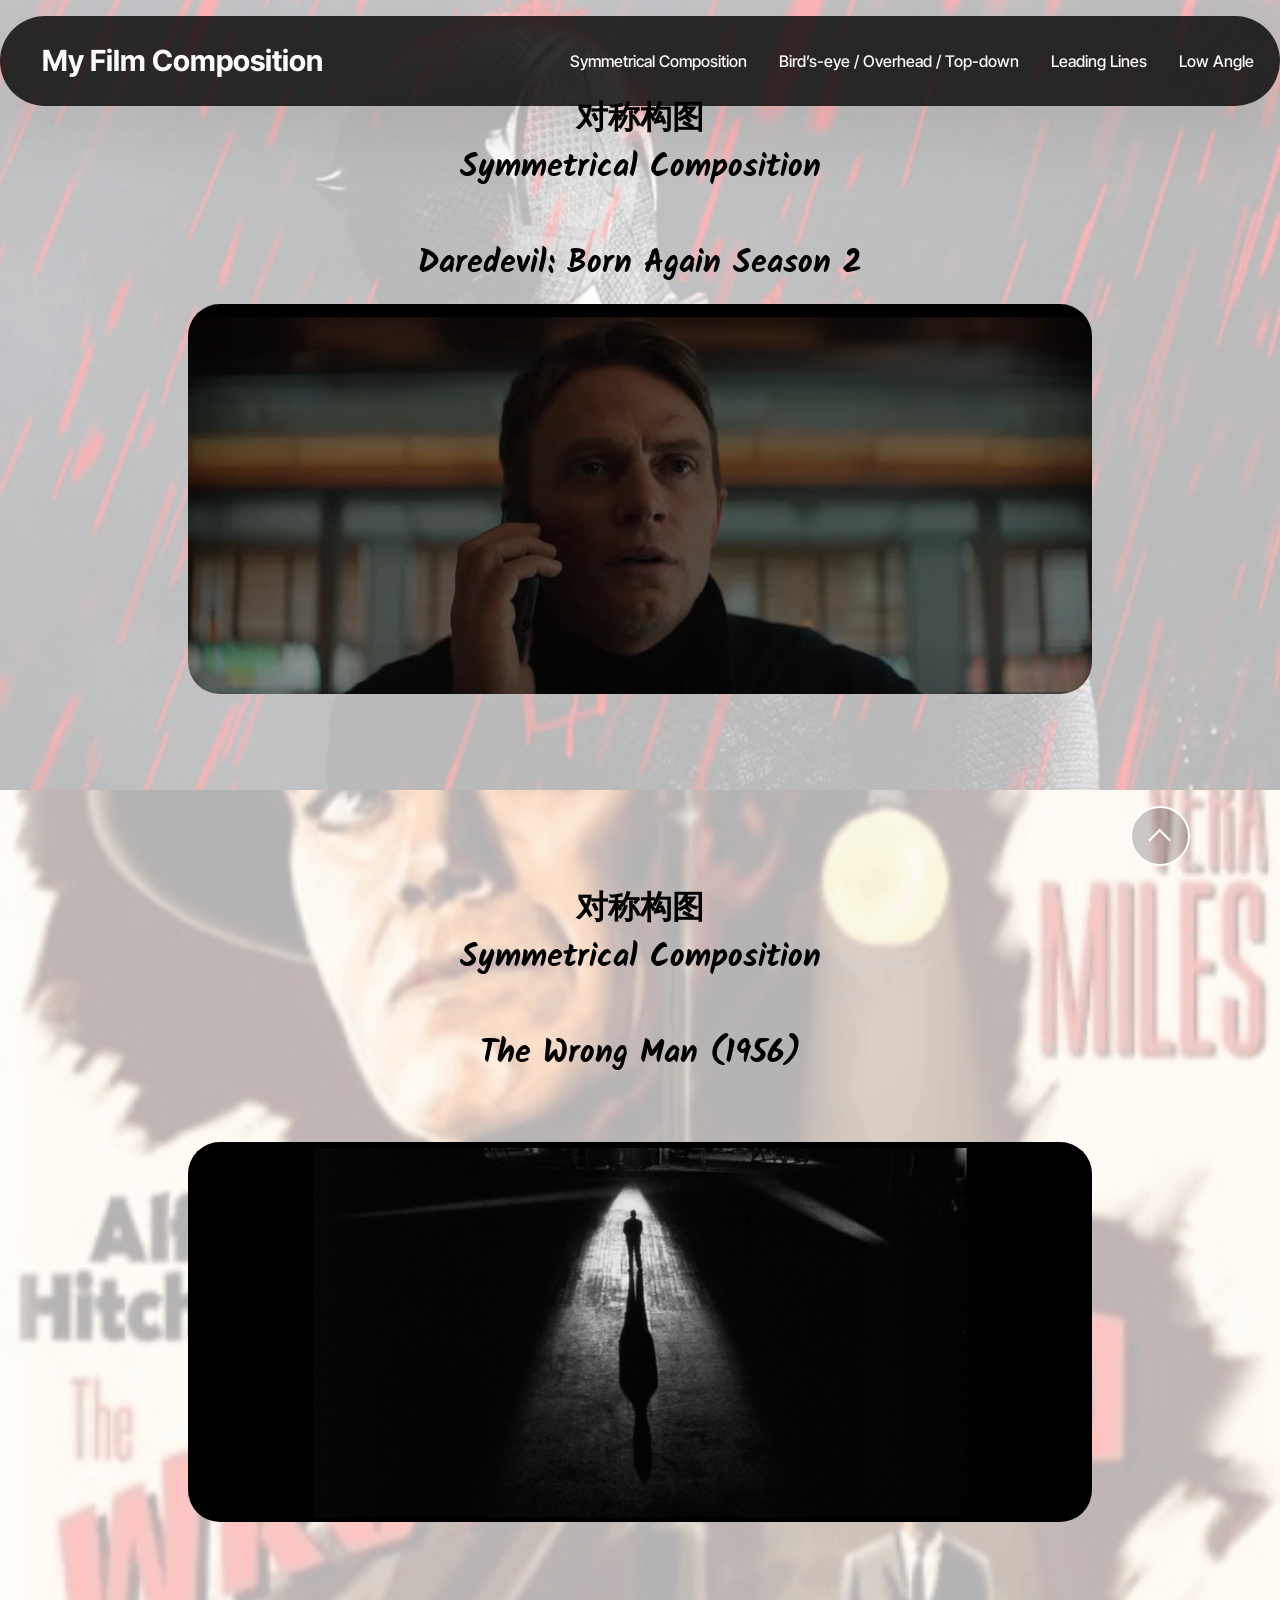
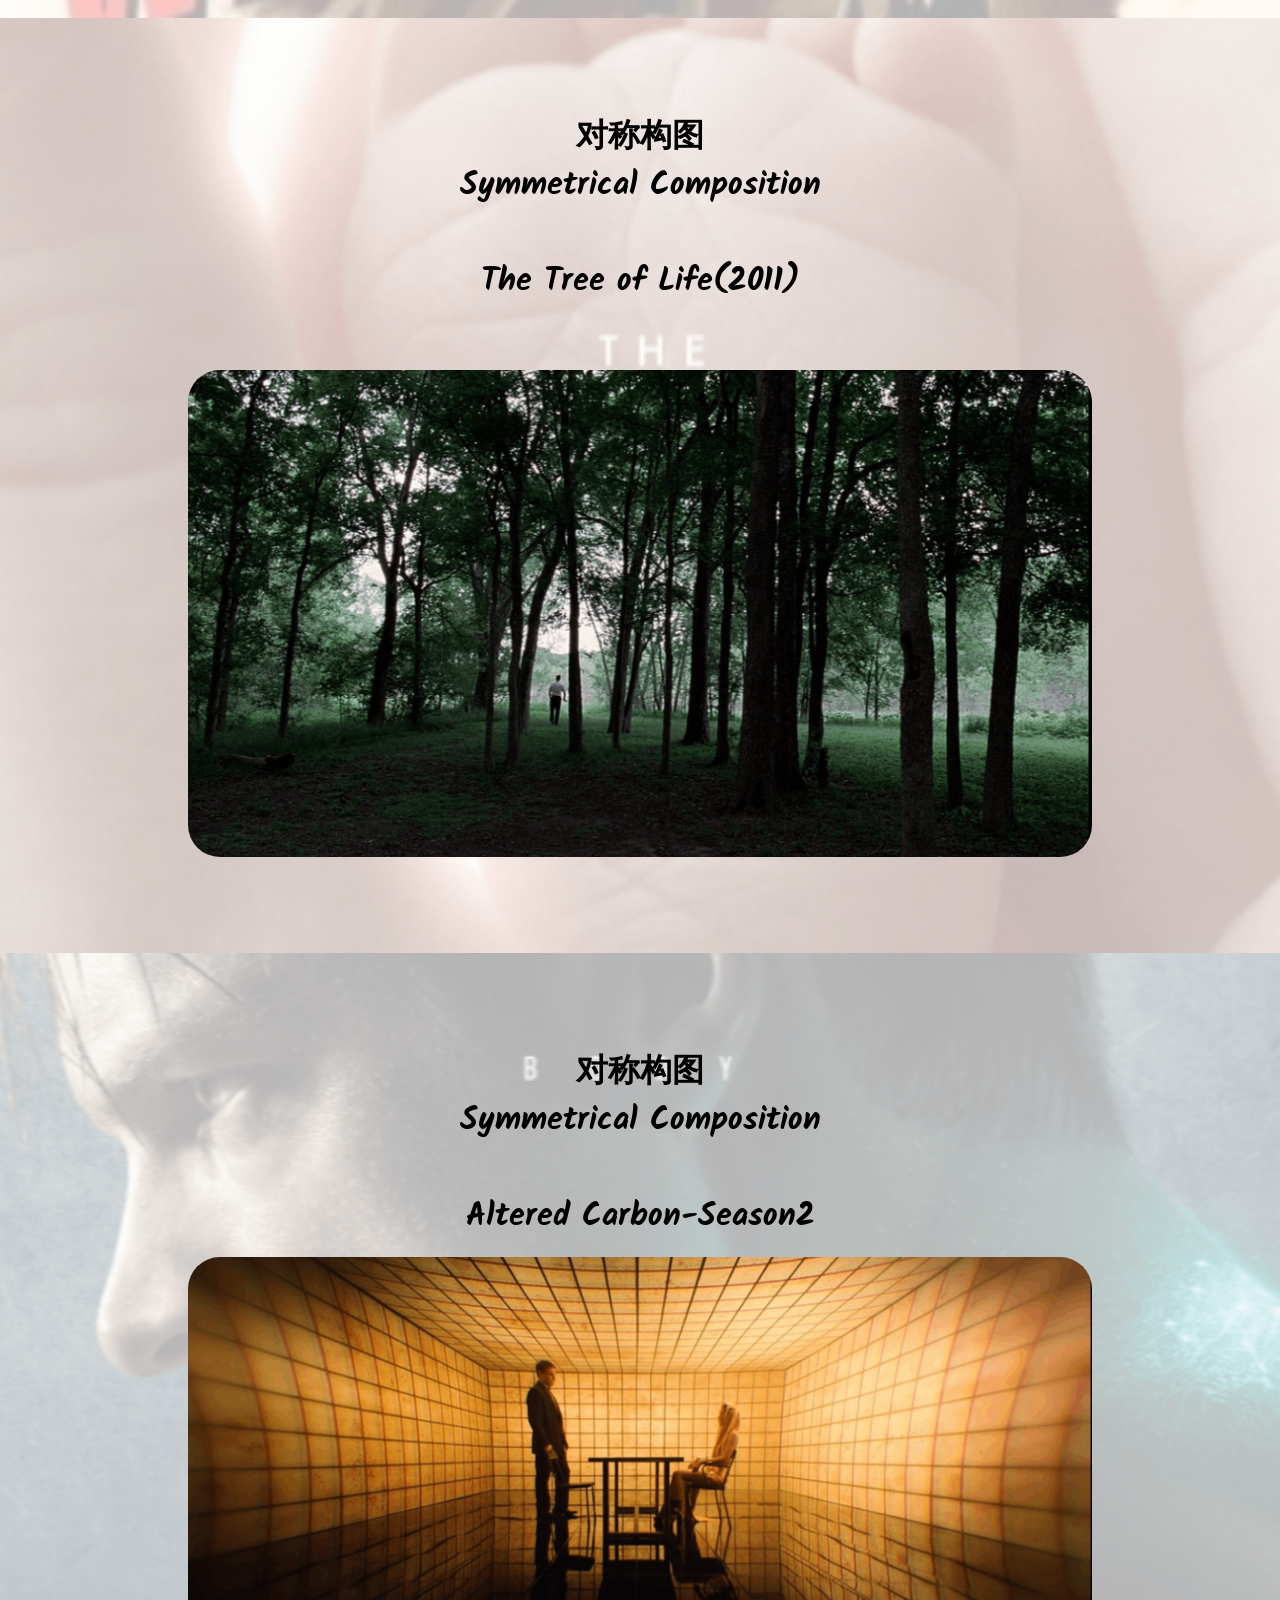
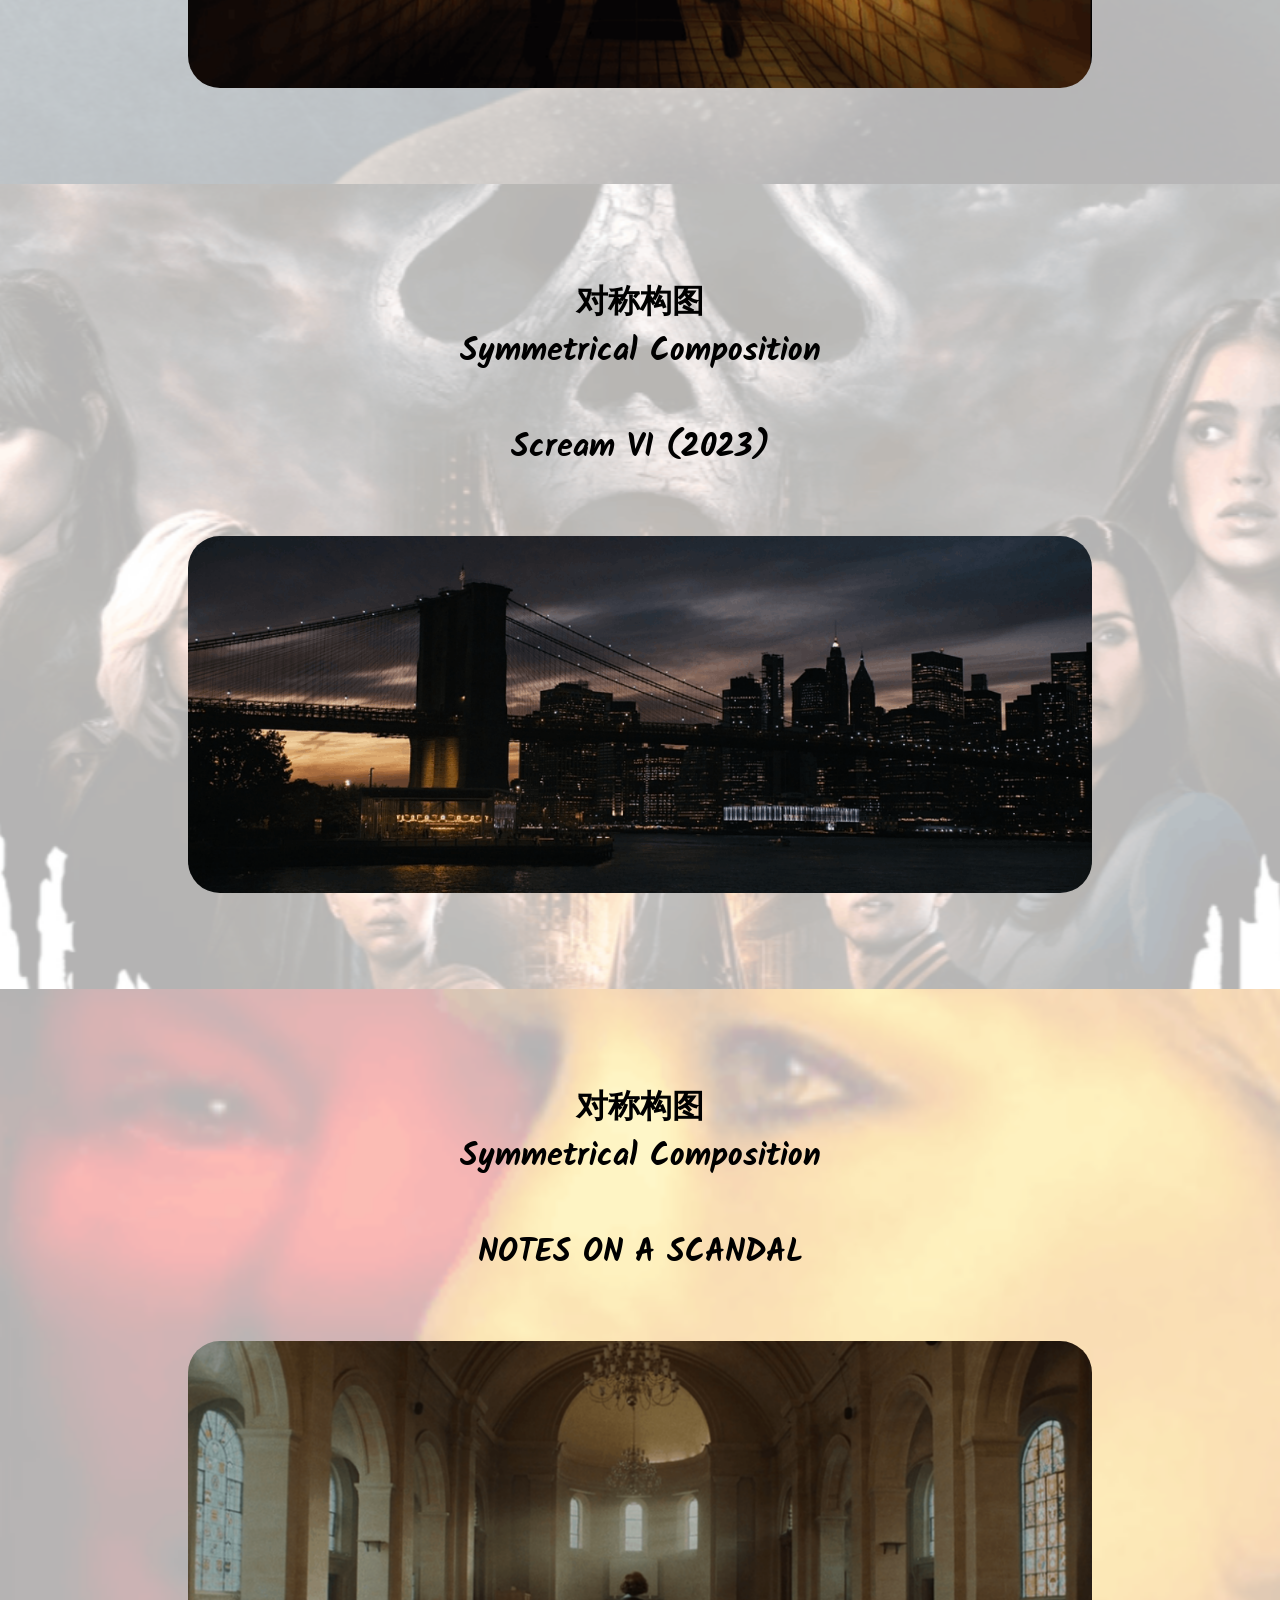
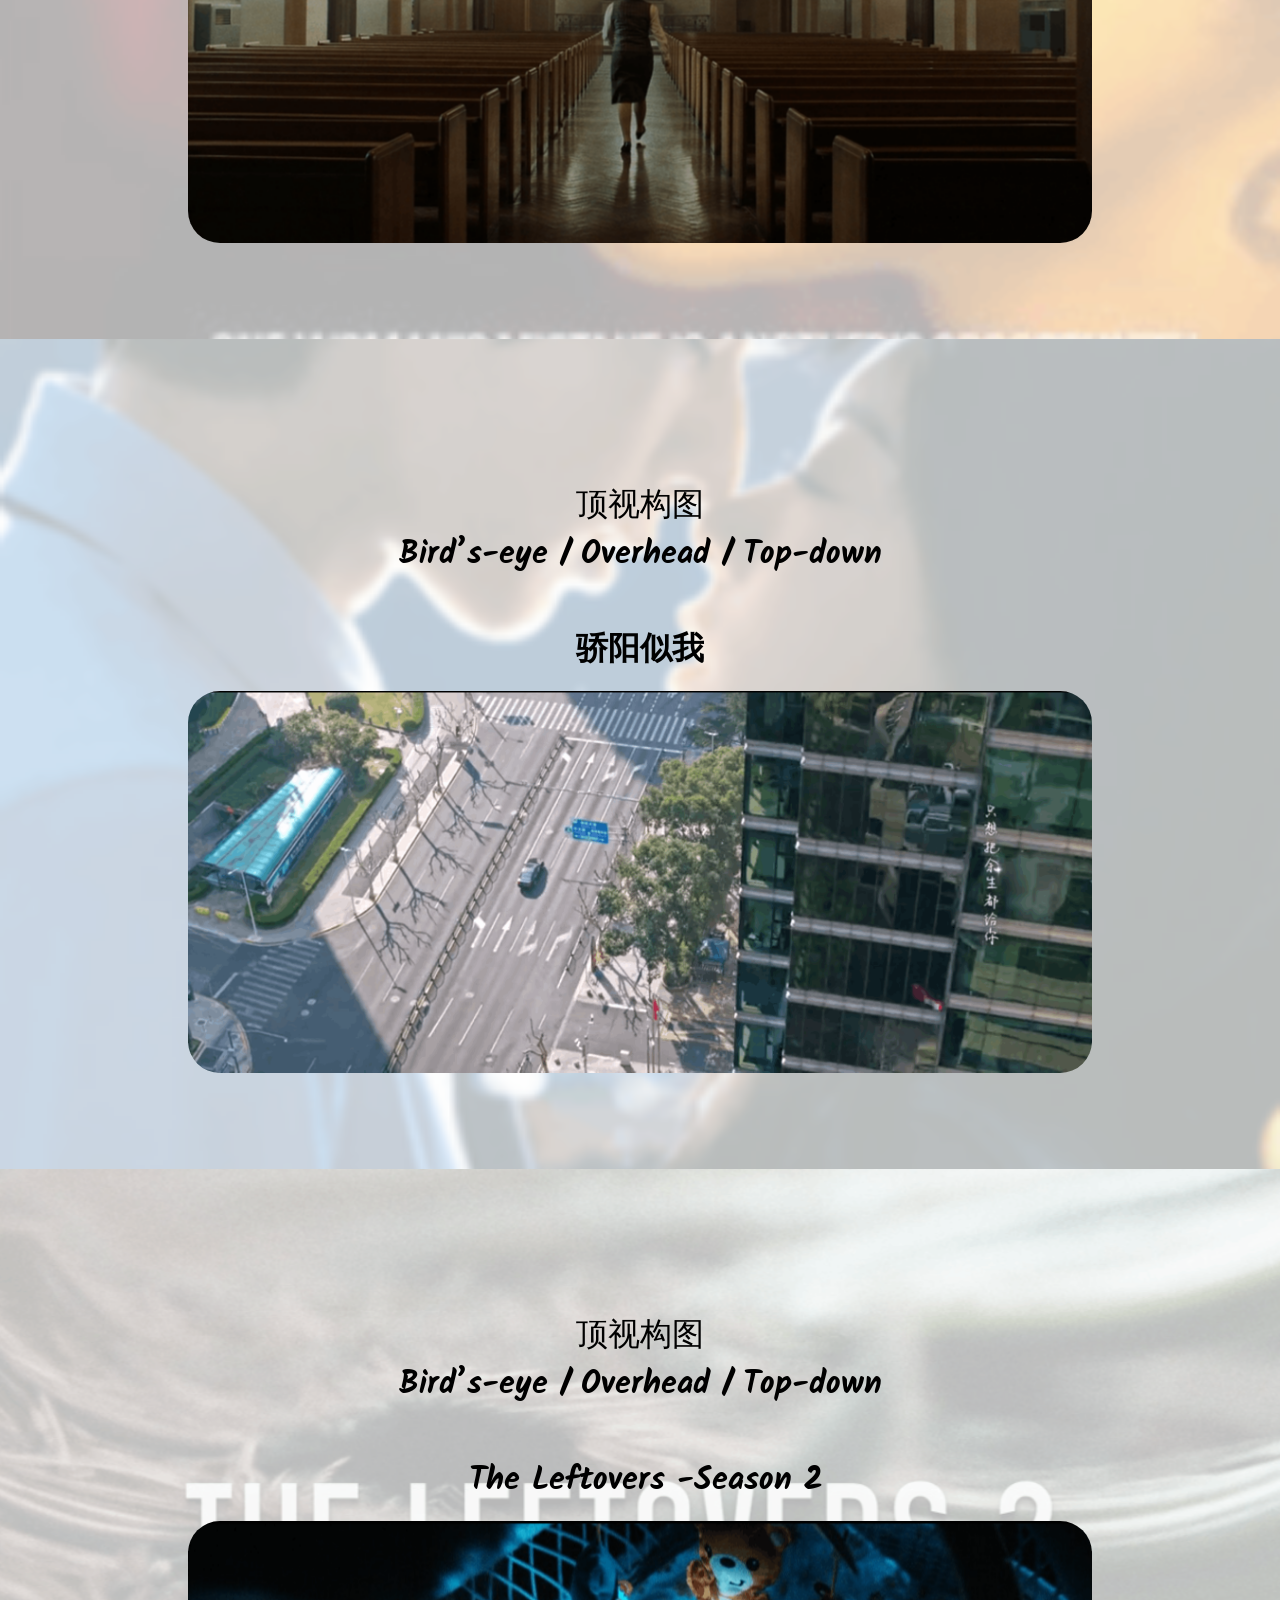
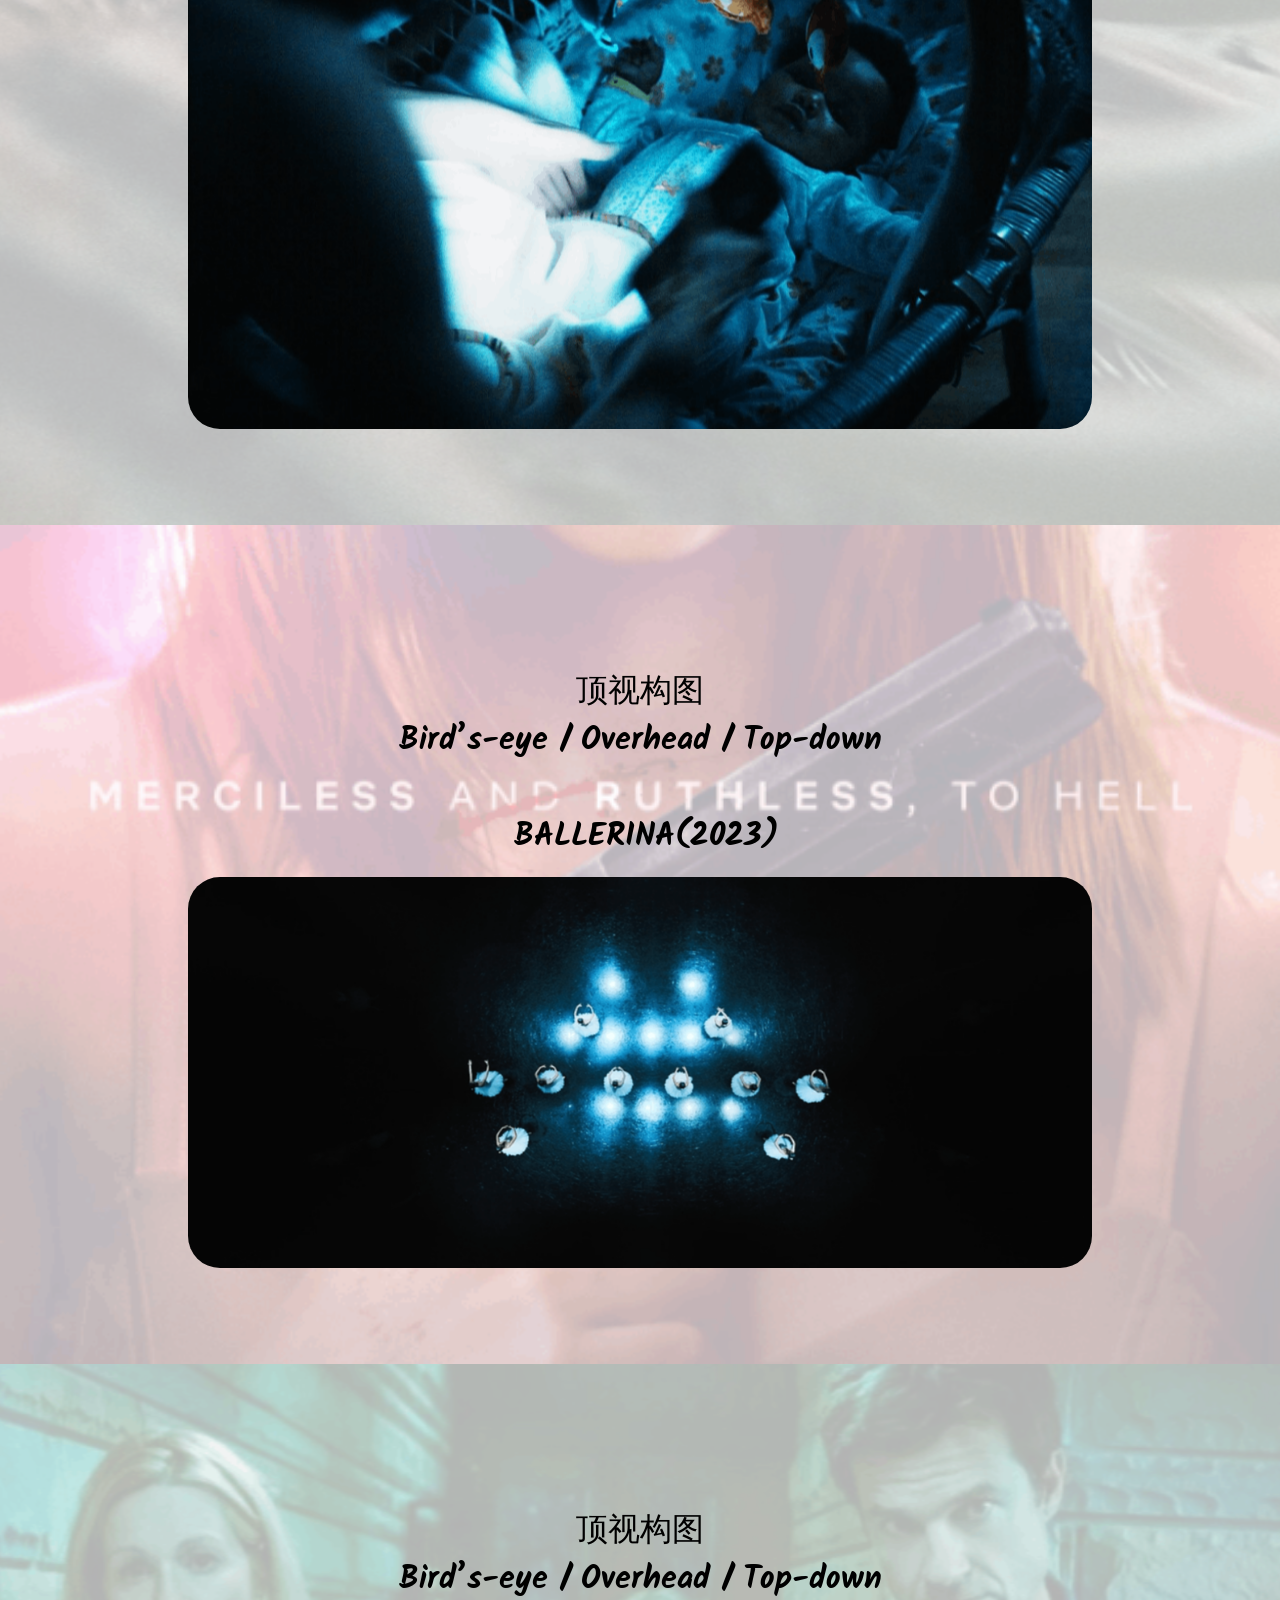
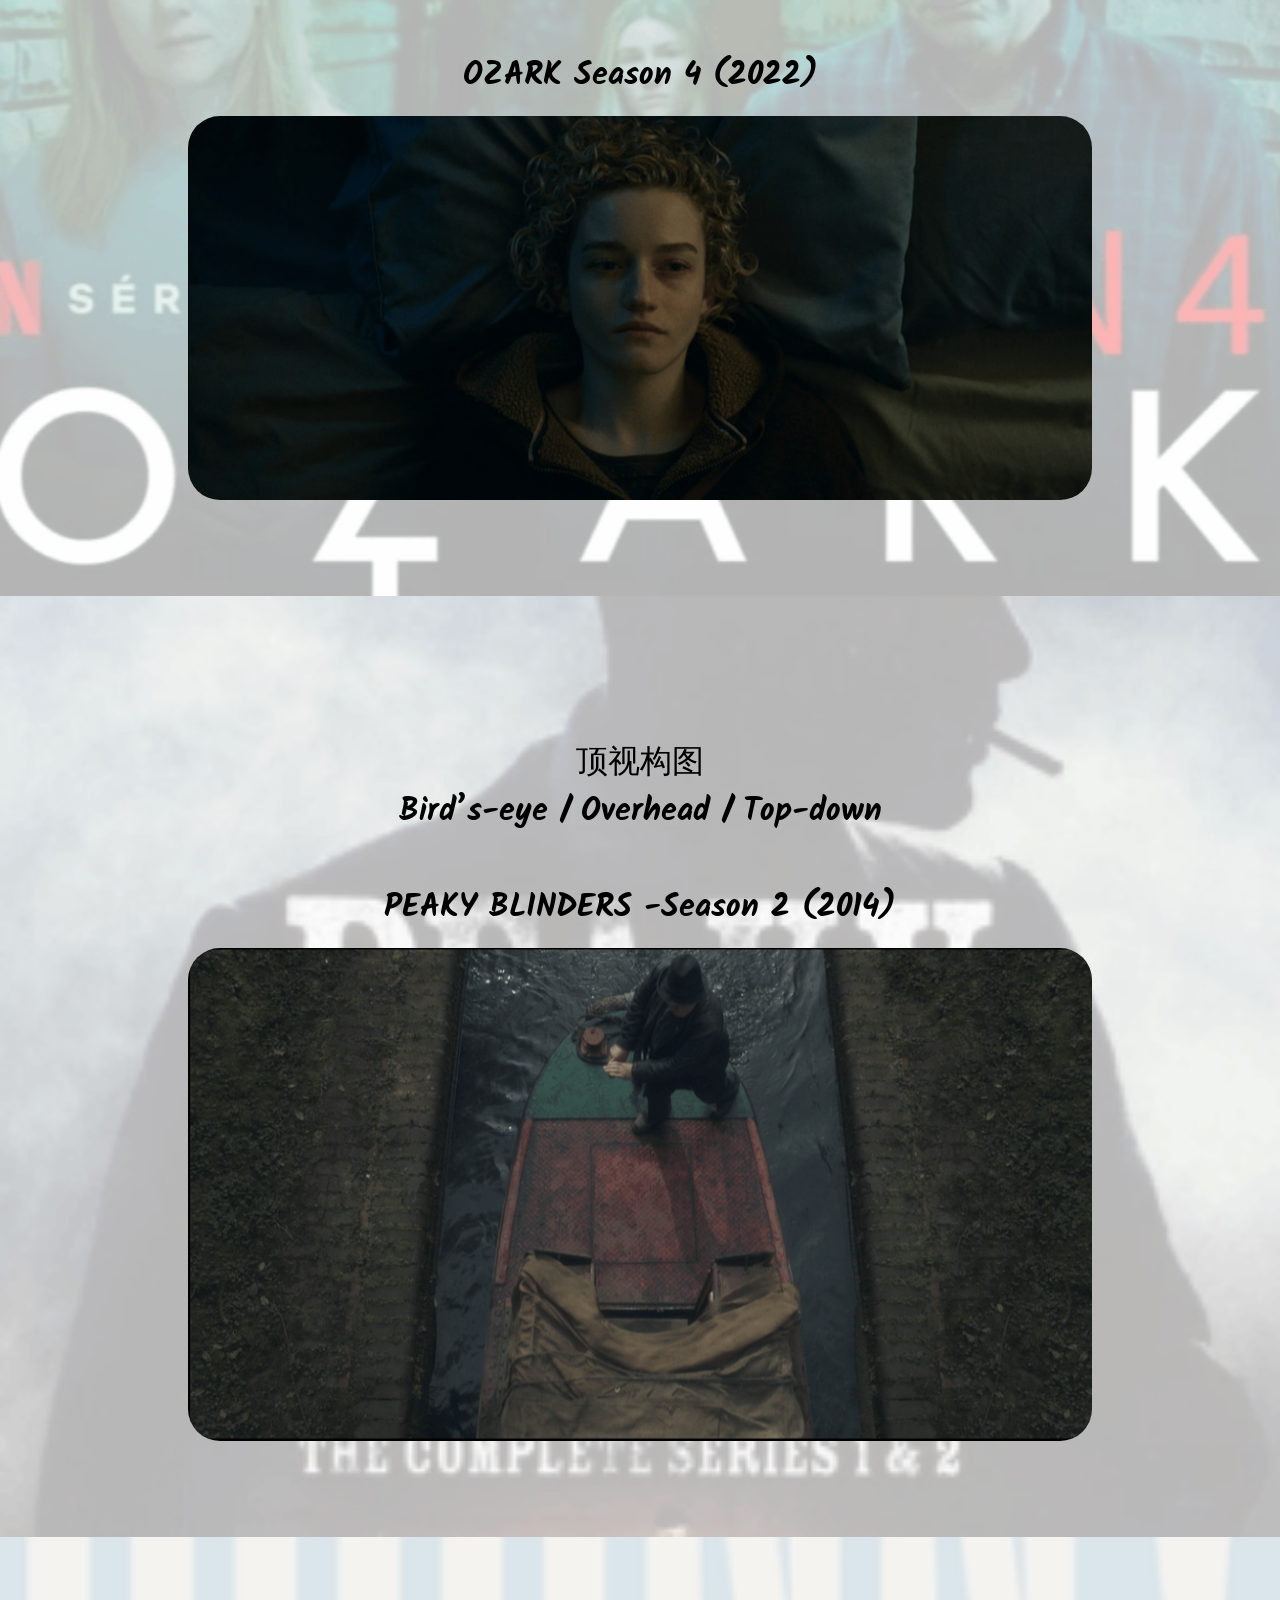
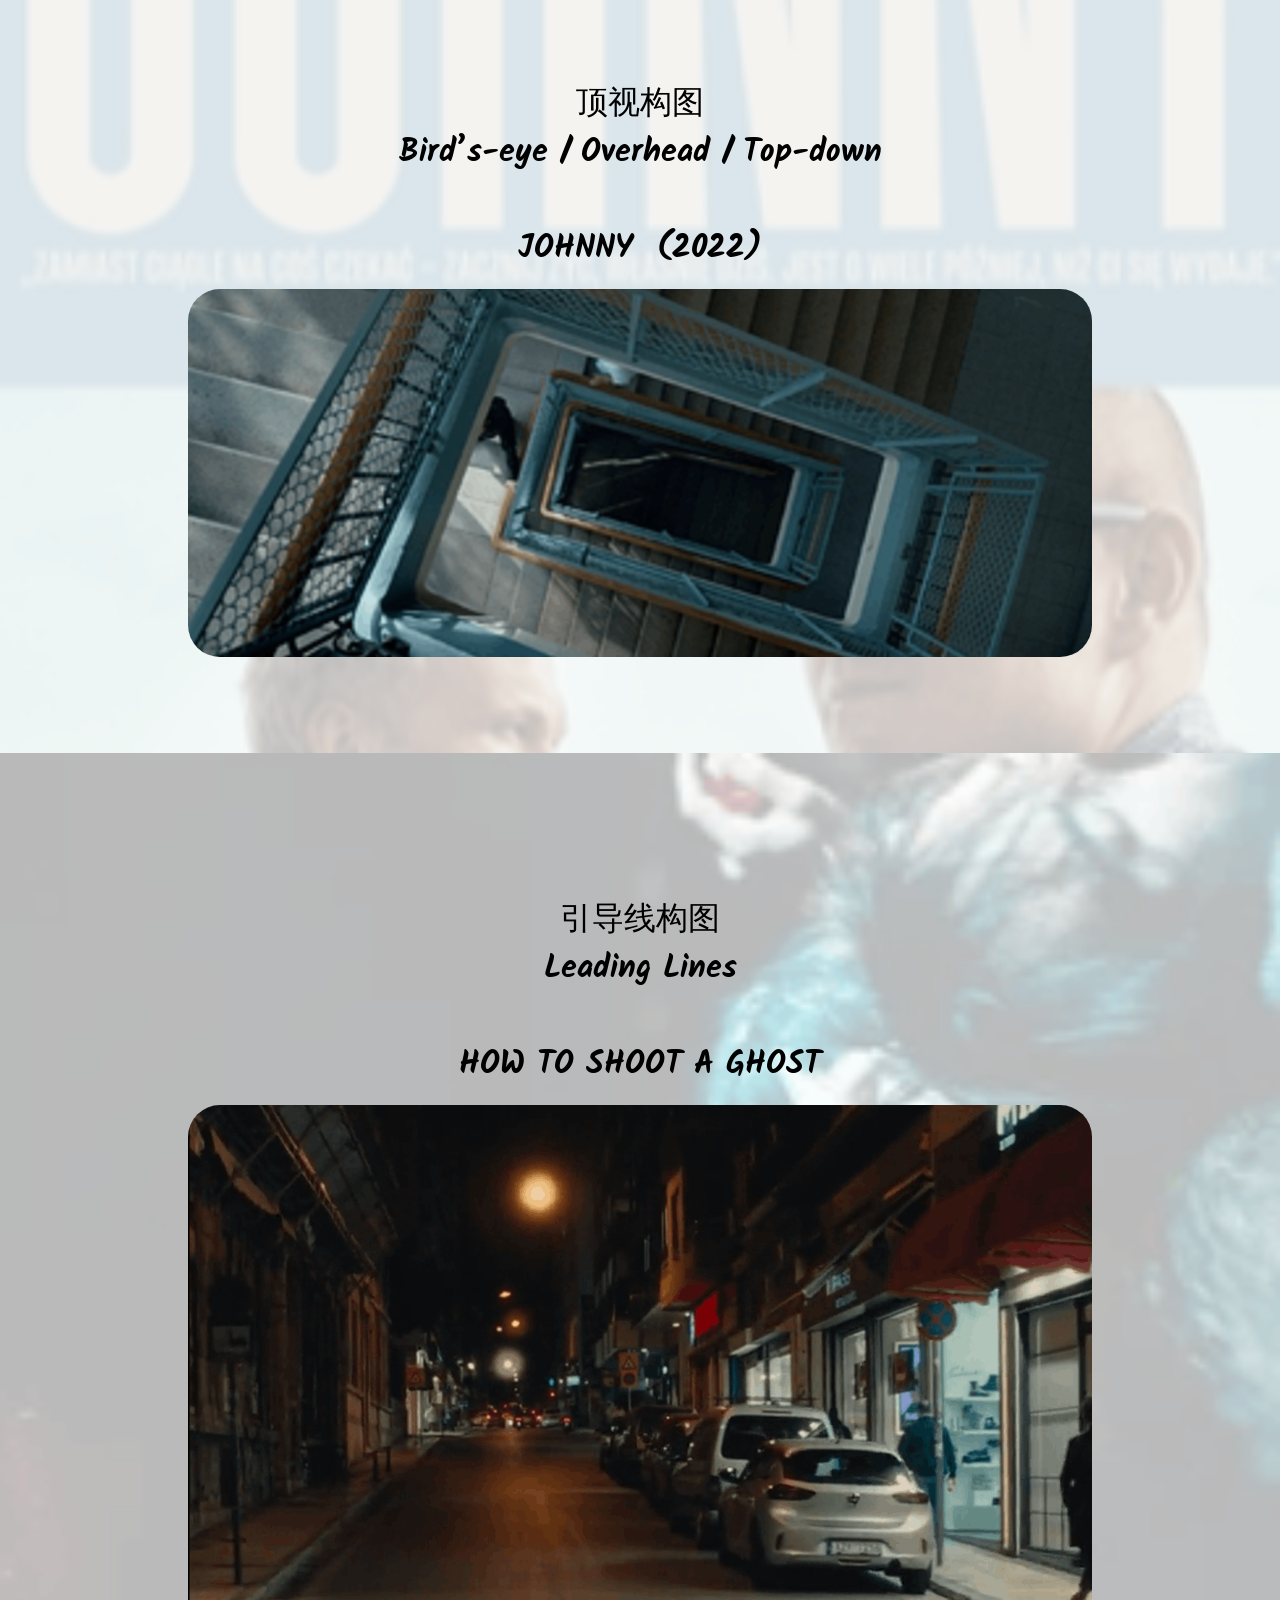
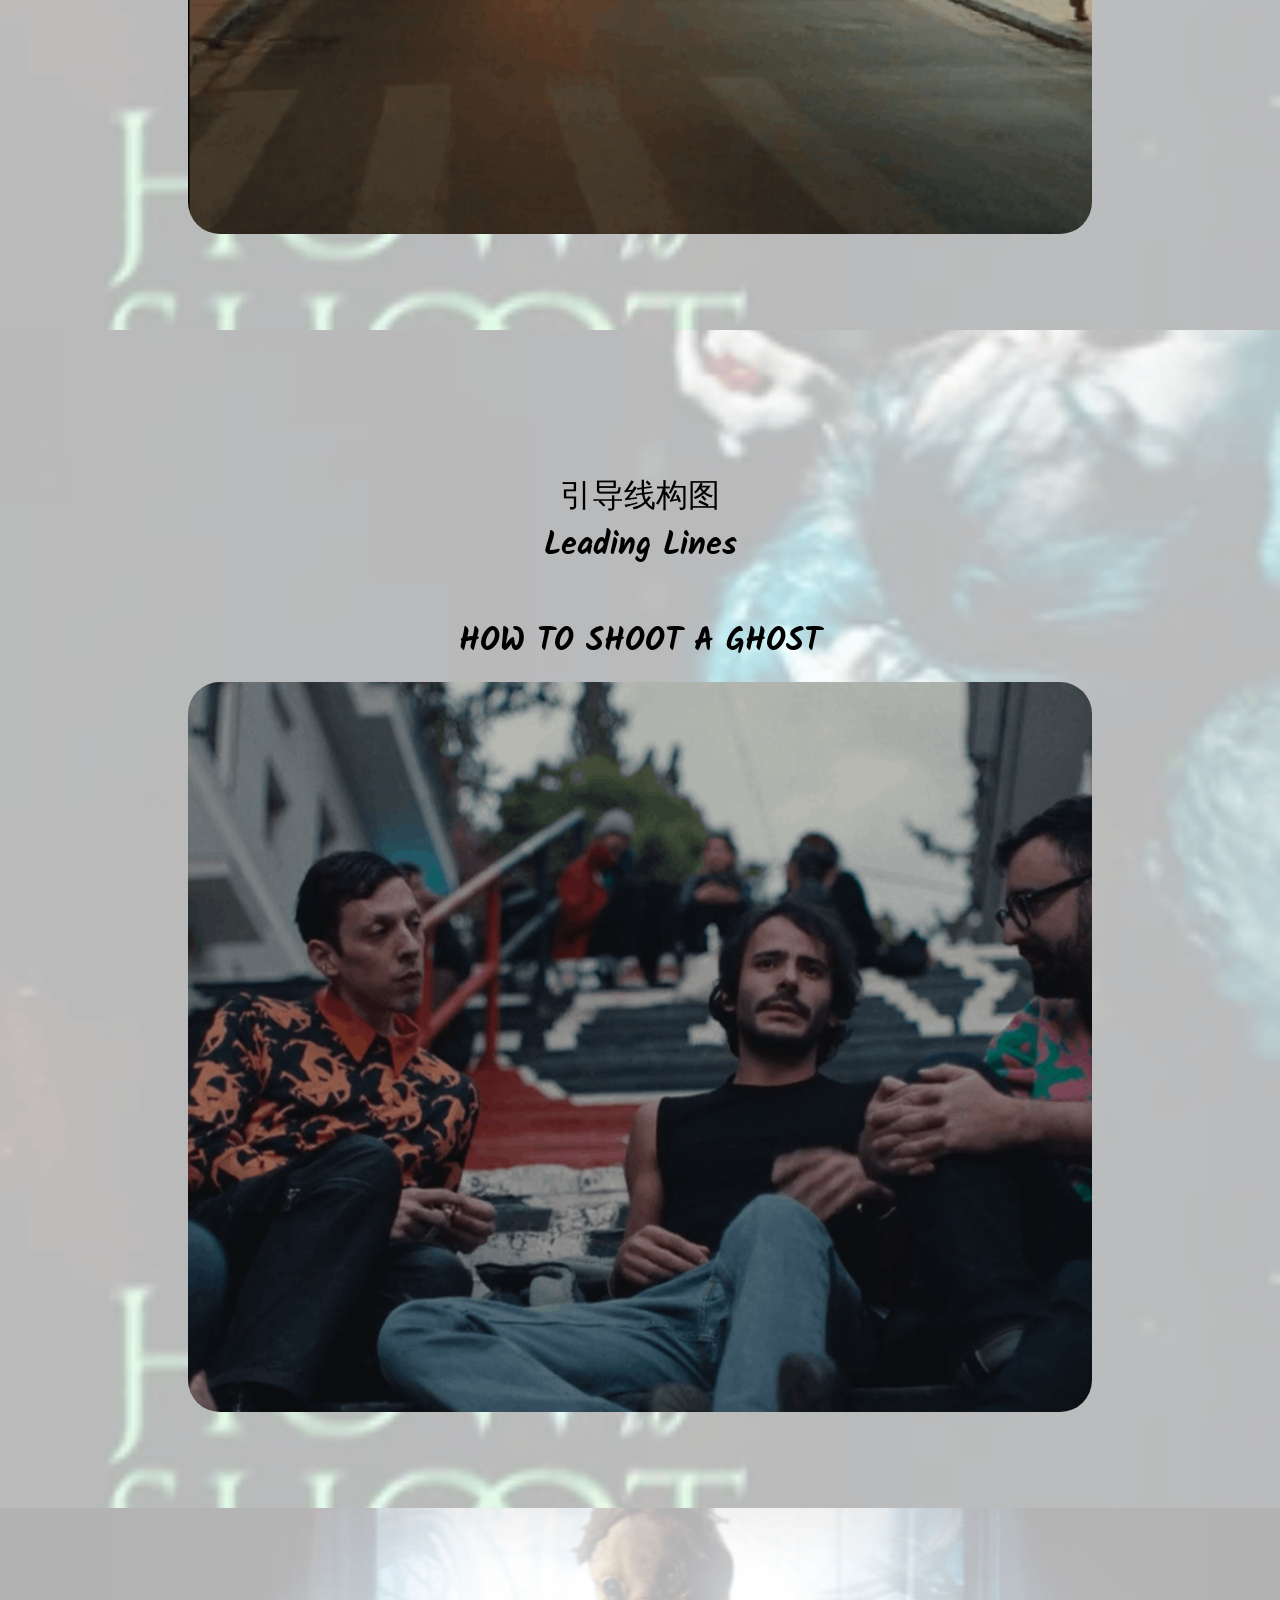
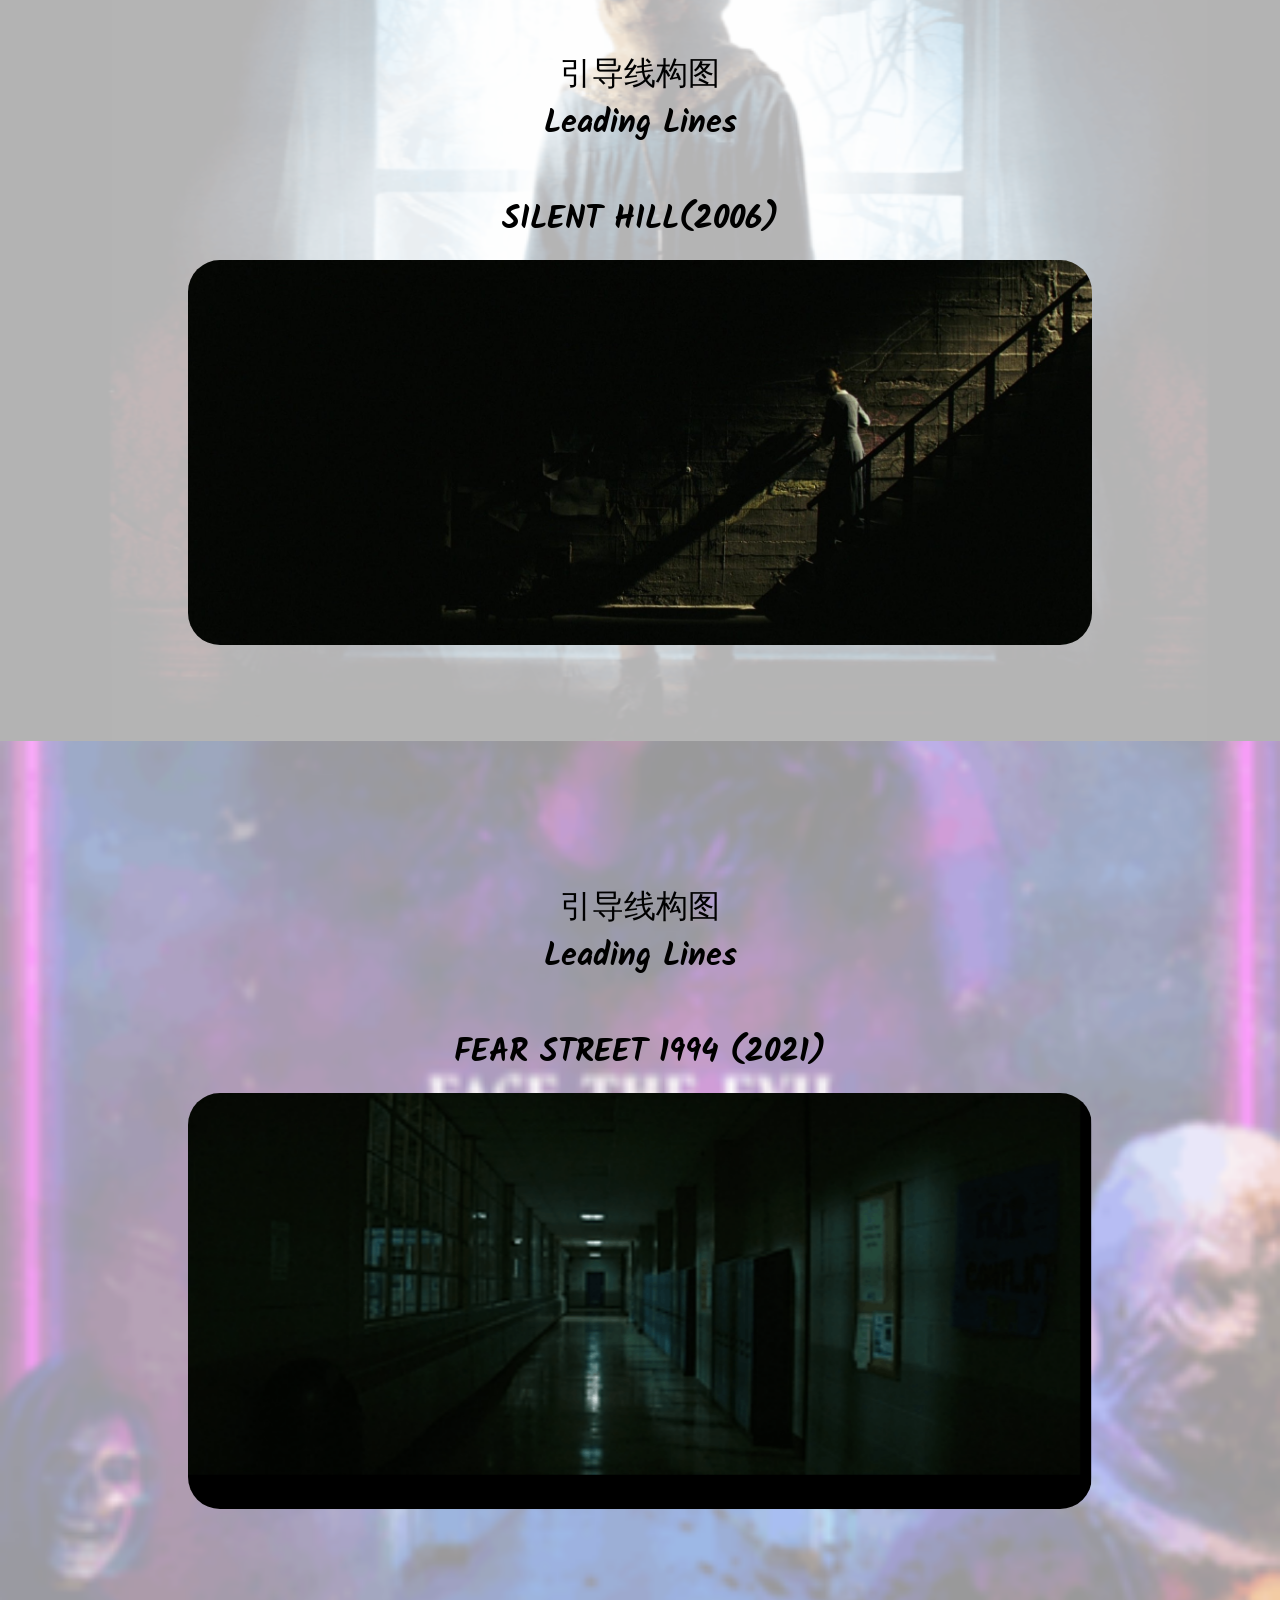
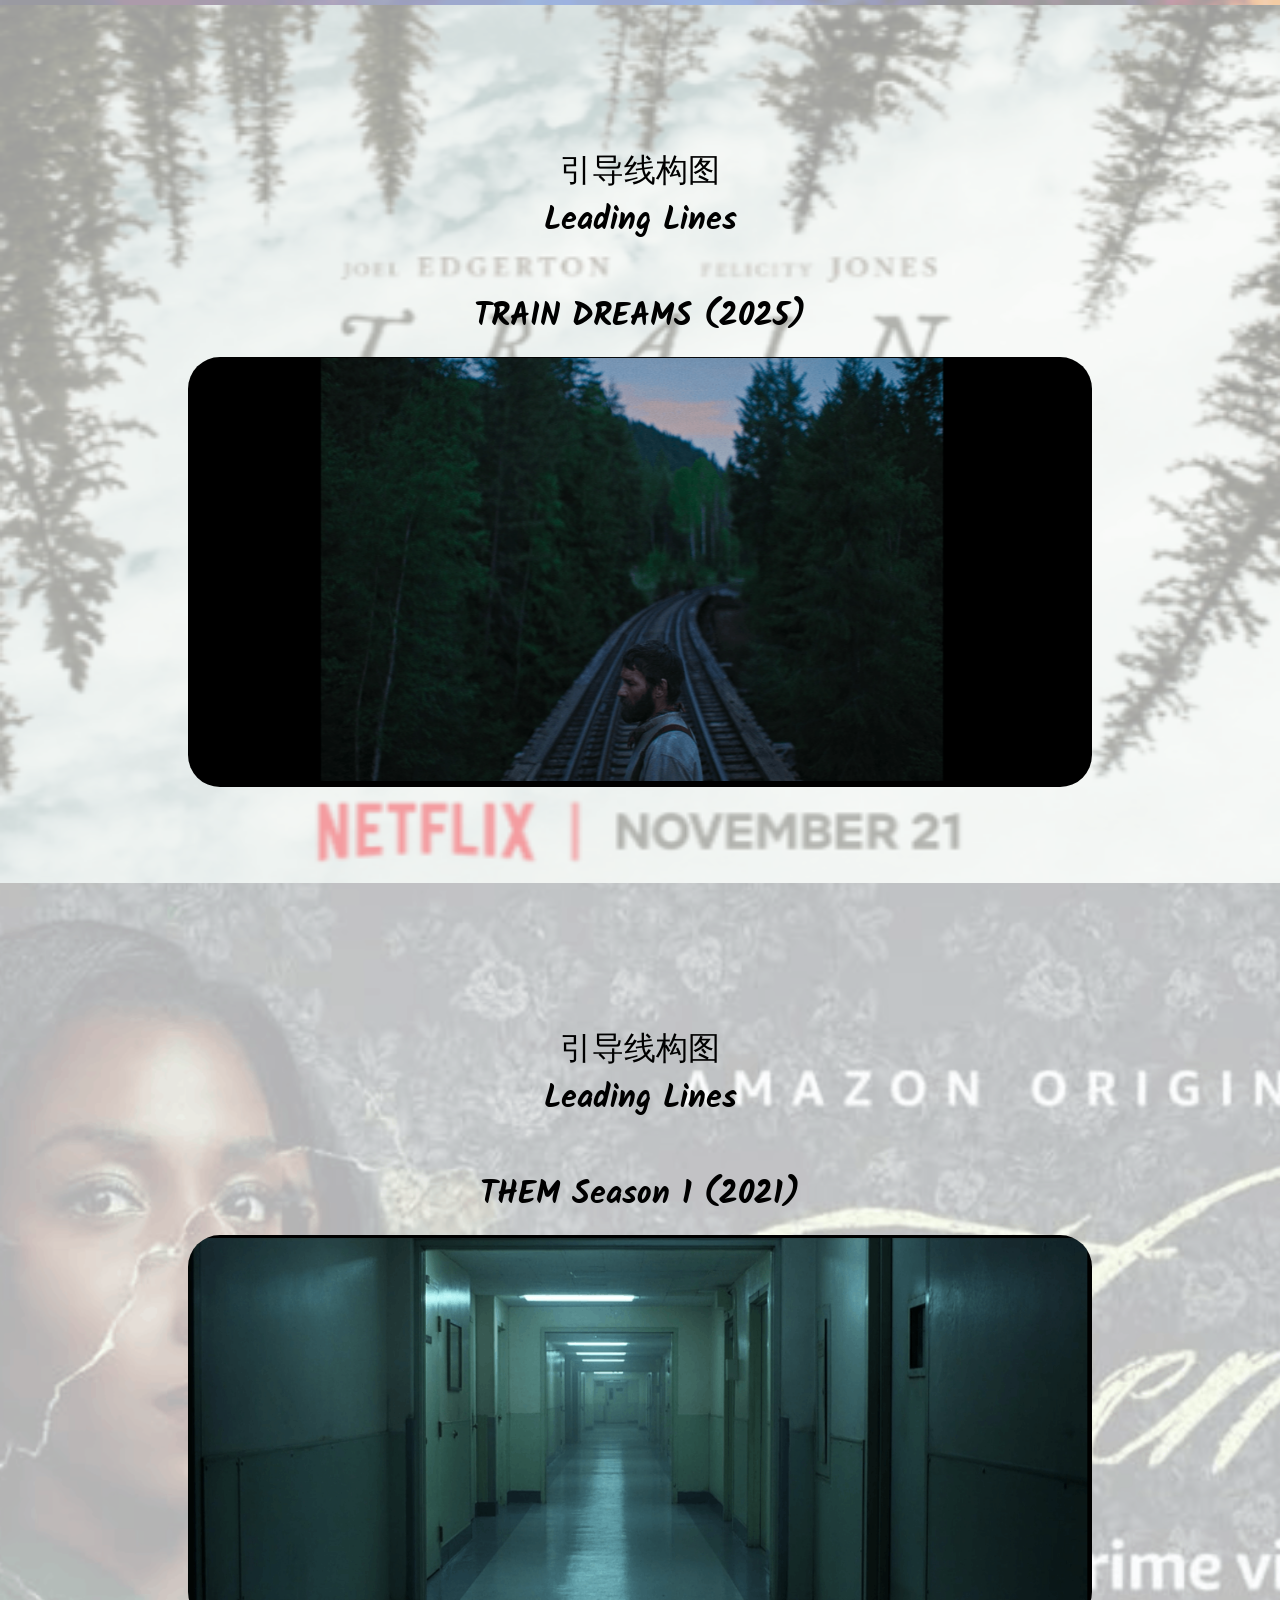
==== commit 0c314d7e: "Update inde.html" ====
--- a/inde.html
+++ b/inde.html
@@ -22,7 +22,7 @@
   <noscript><link rel="stylesheet" href="https://fonts.googleapis.com/css?family=Fjalla+One:400&display=swap"></noscript>
   <link rel="preload" href="https://fonts.googleapis.com/css?family=Kalam:300,400,700&display=swap" as="style" onload="this.onload=null;this.rel='stylesheet'">
   <noscript><link rel="stylesheet" href="https://fonts.googleapis.com/css?family=Kalam:300,400,700&display=swap"></noscript>
-  <link rel="preload" as="style" href="assets/mobirise/css/mbr-additional.css?v=pw2WMZ"><link rel="stylesheet" href="assets/mobirise/css/mbr-additional.css?v=pw2WMZ" type="text/css">
+  <link rel="preload" as="style" href="assets/mobirise/css/mbr-additional.css?v=3pdshP"><link rel="stylesheet" href="assets/mobirise/css/mbr-additional.css?v=3pdshP" type="text/css">
 
   
   
@@ -535,10 +535,9 @@
             </div>
         </div>
     </div>
-</section><section class="display-7" style="padding: 0;align-items: center;justify-content: center;flex-wrap: wrap;    align-content: center;display: flex;position: relative;height: 4rem;"><a href="https://mobiri.se/4654943" style="flex: 1 1;height: 4rem;position: absolute;width: 100%;z-index: 1;"><img alt="" style="height: 4rem;" src="[data-uri]"></a><p style="margin: 0;text-align: center;" class="display-7">&#8204;</p><a style="z-index:1" href="https://mobirise.com/drag-drop-website-builder.html">Drag and Drop Website Builder</a></section><script src="assets/bootstrap/js/bootstrap.bundle.min.js"></script>  <script src="assets/smoothscroll/smooth-scroll.js"></script>  <script src="assets/ytplayer/index.js"></script>  <script src="assets/dropdown/js/navbar-dropdown.js"></script>  <script src="assets/theme/js/script.js"></script>  
-  
+</section>
   
  <div id="scrollToTop" class="scrollToTop mbr-arrow-up"><a style="text-align: center;"><i class="mbr-arrow-up-icon mbr-arrow-up-icon-cm cm-icon cm-icon-smallarrow-up"></i></a></div>
     <input name="animation" type="hidden">
   </body>
-</html>+</html>
